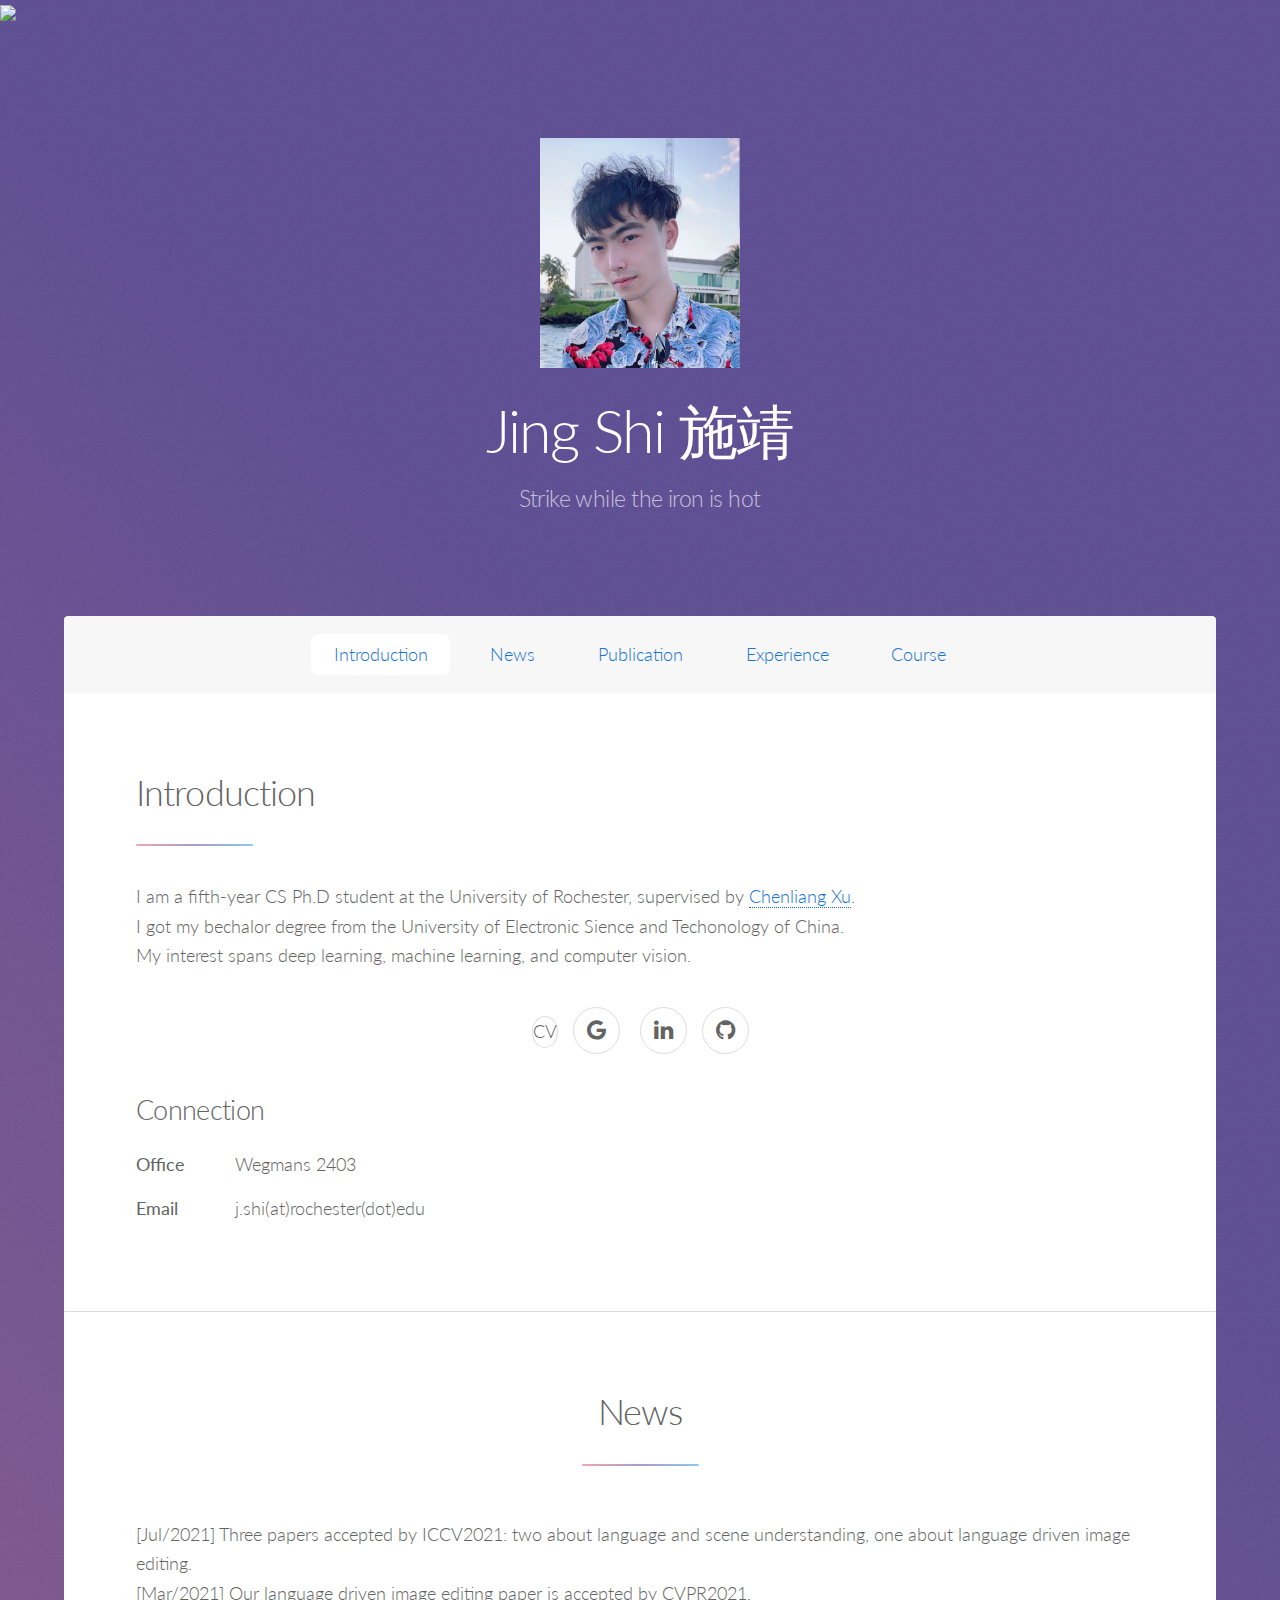
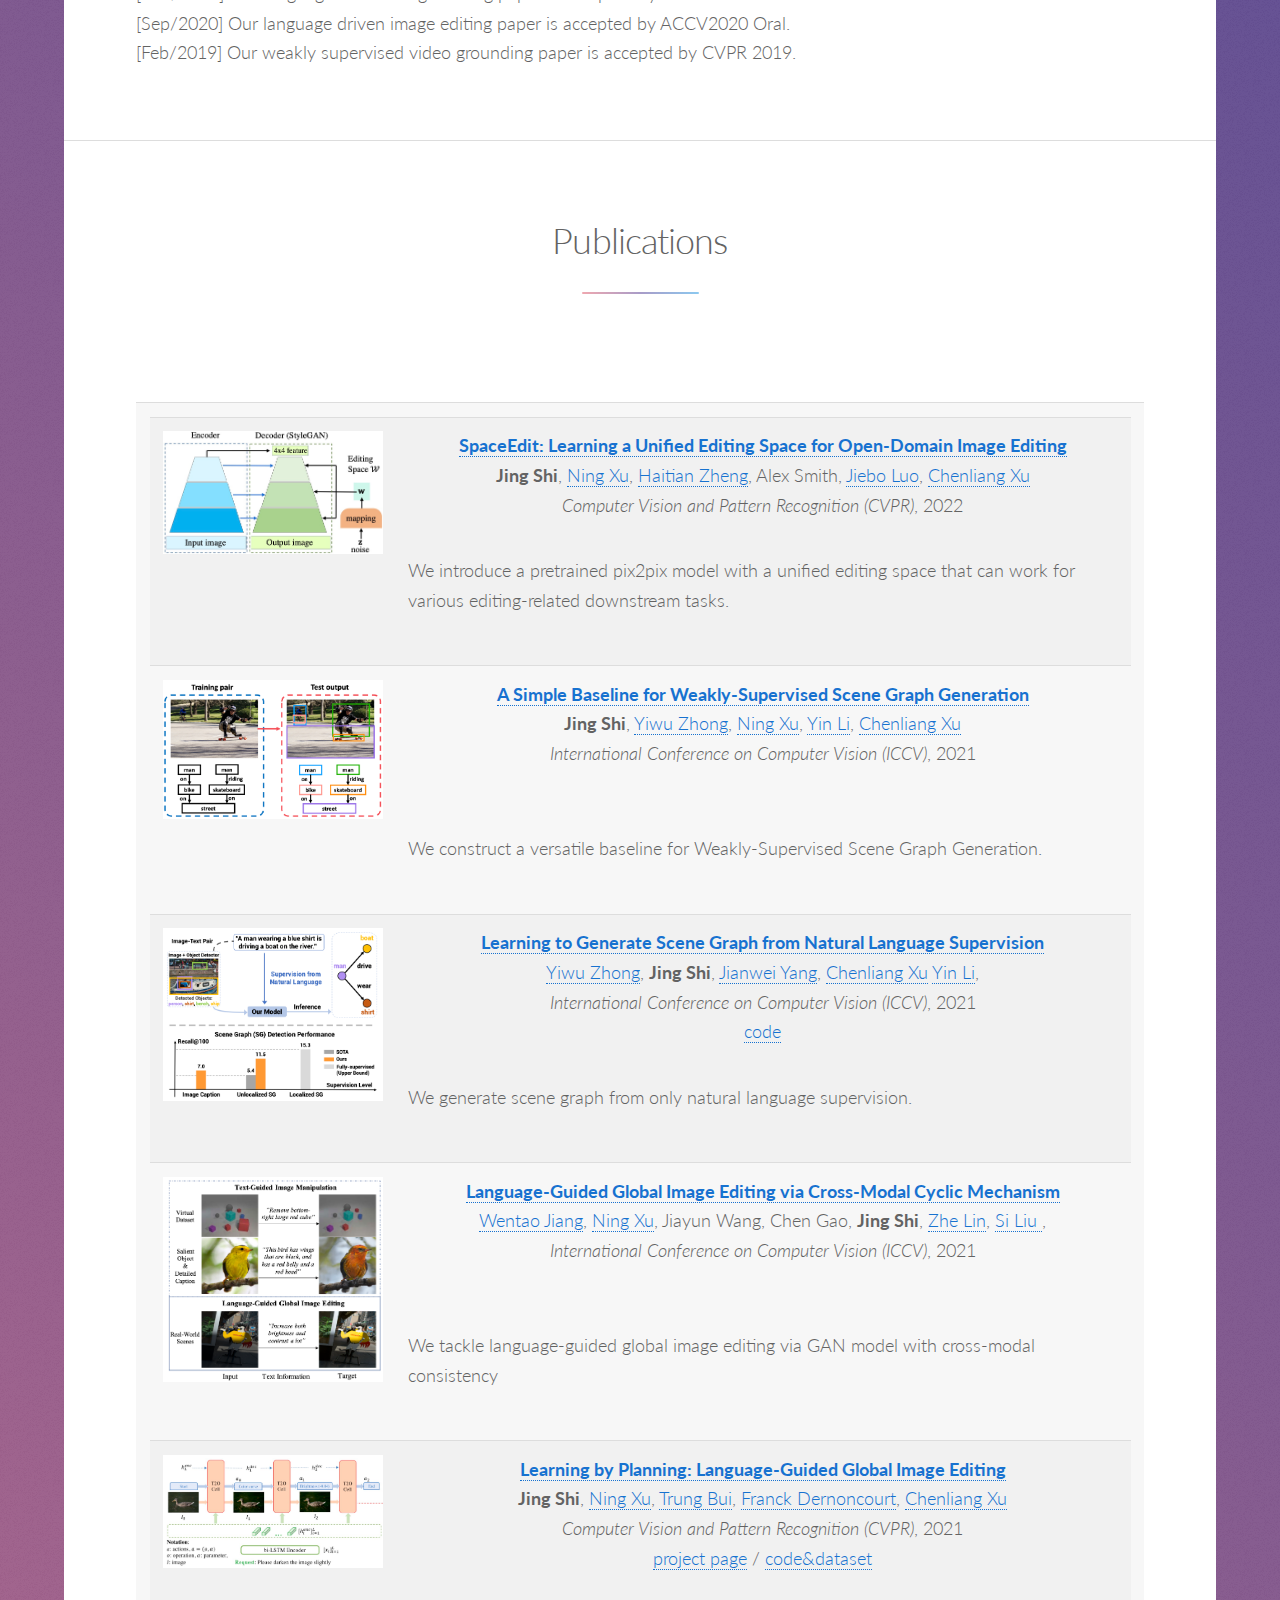
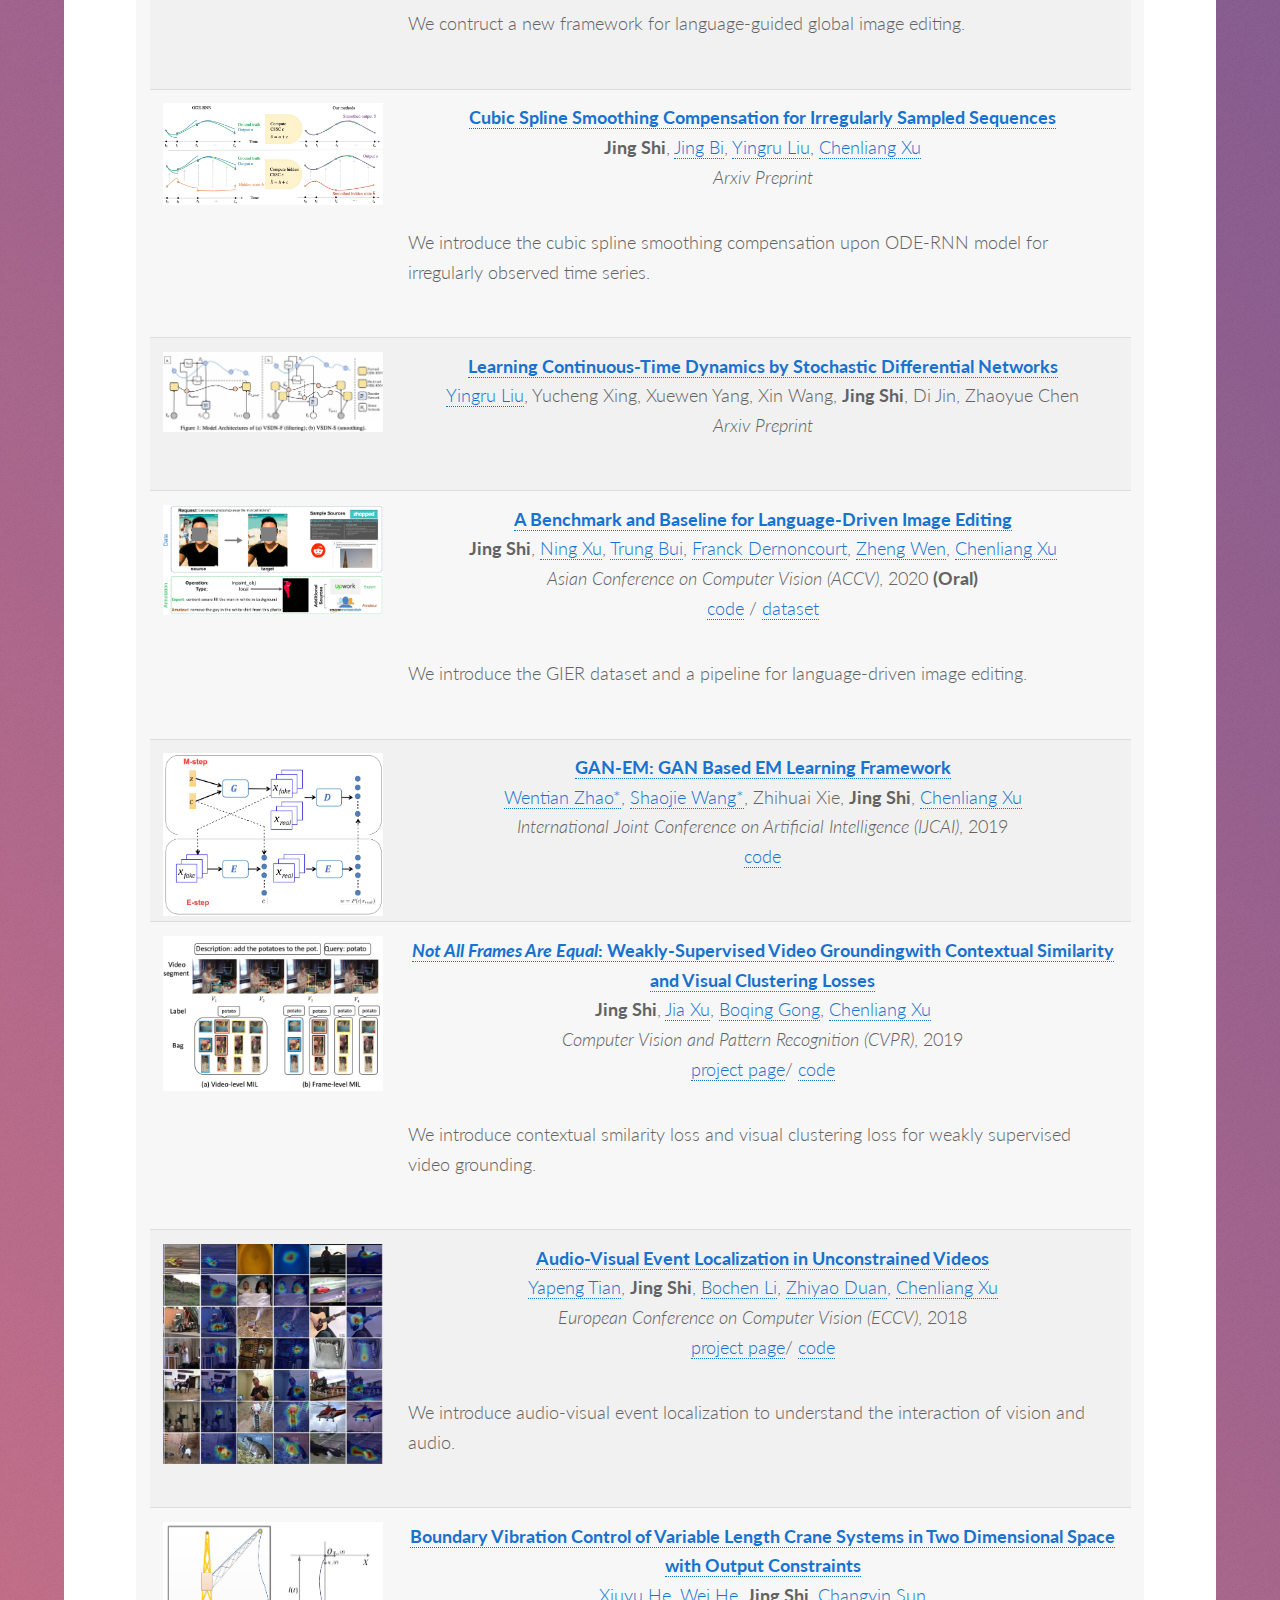
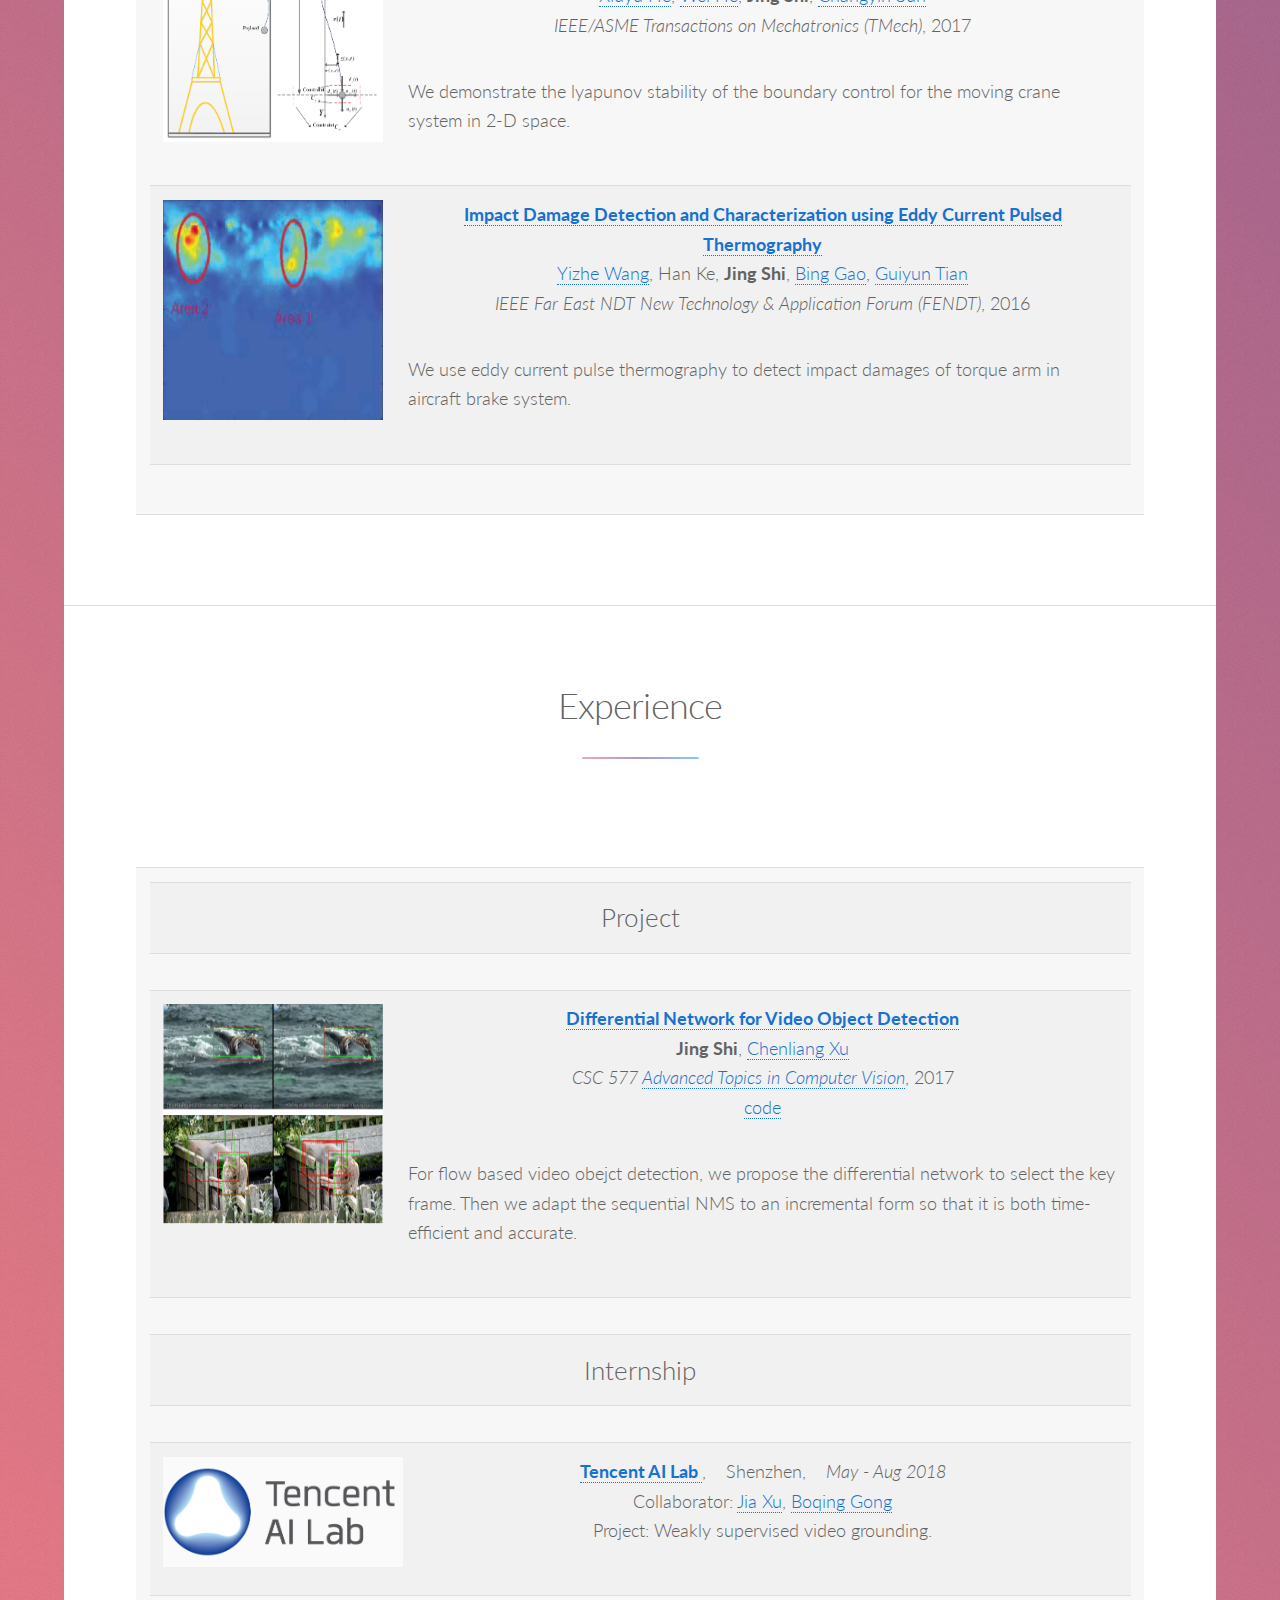
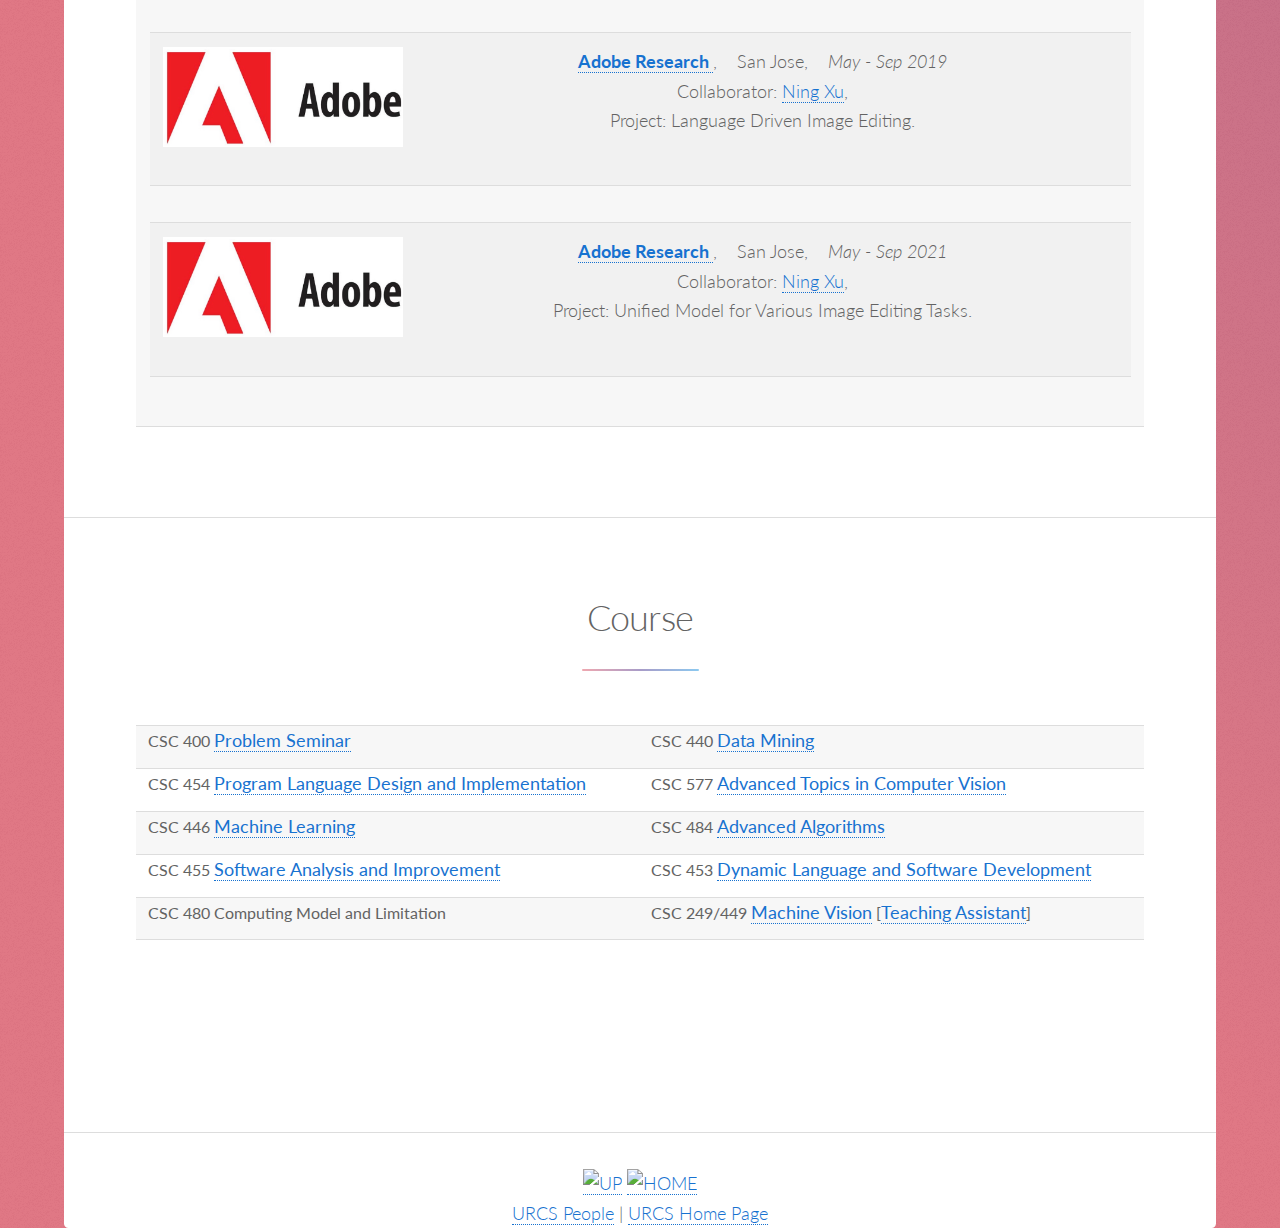
==== jingshi/index.html @ 124a769c "update my personal website" ====
<!DOCTYPE HTML>
<!--
	Stellar by HTML5 UP
	html5up.net | @ajlkn
	Free for personal and commercial use under the CCA 3.0 license (html5up.net/license)
-->
<html>
	<head>
		<title>Jing Shi</title>
		<meta charset="utf-8" />
		<meta name="viewport" content="width=device-width, initial-scale=1" />
		<!--[if lte IE 8]><script src="assets/js/ie/html5shiv.js"></script><![endif]-->
		<link rel="stylesheet" href="assets/css/main.css" />
		<!--[if lte IE 9]><link rel="stylesheet" href="assets/css/ie9.css" /><![endif]-->
		<!--[if lte IE 8]><link rel="stylesheet" href="assets/css/ie8.css" /><![endif]-->
		<style type="text/css">


	    /* Color scheme stolen from Sergey Karayev */
	    
	    a {
	      color: #1772d0;
	      text-decoration: none;
	    }
	    
	    a:focus,
	    a:hover {
	      color: #f09228;
	      text-decoration: none;
	    }
	    
	    body,
	    td,
	    th,
	    tr,
	    p,
	    a {
	      font-family: 'Lato', Verdana, Helvetica, sans-serif;
	      font-size: 18px
	    }

	    
	    heading {
	      font-family: 'Lato', Verdana, Helvetica, sans-serif;
	      font-size: 26px;
	    }
	    
	    papertitle {
	      font-family: 'Lato', Verdana, Helvetica, sans-serif;
	      font-size: 18px;
	      font-weight: 700
	    }
	    
	    name {
	      font-family: 'Lato', Verdana, Helvetica, sans-serif;
	      font-size: 26px;
	    }
	    
	    .one {
	      width: 220px;
	      height: 220px;
	      position: relative;
	    }
	    
	    .two {
	      width: 220px;
	      height: 220px;
	      position: absolute;
	      transition: opacity .2s ease-in-out;
	      -moz-transition: opacity .2s ease-in-out;
	      -webkit-transition: opacity .2s ease-in-out;
	    }

	    .fade {
	      transition: opacity .2s ease-in-out;
	      -moz-transition: opacity .2s ease-in-out;
	      -webkit-transition: opacity .2s ease-in-out;
	    }
	    
	    span.highlight {
	      background-color: #ffffd0;
	    }
	    </style>
		<link href='https://fonts.googleapis.com/css?family=Lato:400,700,400italic,700italic' rel='stylesheet' type='text/css'>

		<!-- Global site tag (gtag.js) - Google Analytics -->
		<script async src="https://www.googletagmanager.com/gtag/js?id=UA-131122111-1"></script>
		<script>
		  window.dataLayer = window.dataLayer || [];
		  function gtag(){dataLayer.push(arguments);}
		  gtag('js', new Date());

		  gtag('config', 'UA-131122111-1');
		</script>

	</head>
	<body>
    <IMG ALIGN=TOP SRC="/images/urcslogo.gif">

		<!-- Wrapper -->
			<div id="wrapper">

				<!-- Header -->
					<header id="header" class="alt">
						<span class="logo"><img src="images/me_hawaii.jpg" width="200" alt="" /></span>
					  <h1>Jing Shi   施靖</h1>
						<p>Strike while the iron is hot<br />
						</p>
					</header>

				<!-- Nav -->
					<nav id="nav">
						<ul>
							<li><a href="#intro" class="active">Introduction</a></li>
							<li><a href="#news">News</a></li>
							<li><a href="#publication">Publication</a></li>
							<li><a href="#experience">Experience</a></li>
							<li><a href="#course">Course</a></li>
						</ul>
					</nav>

				<!-- Main -->
					<div id="main">

						<!-- Introduction -->
							<section id="intro" class="main">
								<div class="spotlight">
									<div class="content">
										<header class="major">
											<h2>Introduction</h2>
										</header>
										<p>I am a fifth-year CS Ph.D student at the University of Rochester, supervised by <a href="https://www.cs.rochester.edu/~cxu22/">Chenliang Xu</a>. <br>
										  I got  my bechalor degree from the University of Electronic Sience and Techonology of China.<br>
									      My interest spans deep learning, machine learning, and computer vision.
									    </p>
								              <p align=center>
								                <a href="document/Jing_Shi_CV.pdf" class="icon fa-CV alt"> CV </a><span class="label">&nbsp&nbsp
								                <a href="https://scholar.google.com/citations?user=GPDTa9sAAAAJ&hl=en" class="icon fa-google alt"><span class="label">Google Scholar</span></a> &nbsp&nbsp
								                <a href="https://www.linkedin.com/in/jingshi31/" class="icon fa-linkedin alt"><span class="label">Linkedin</span></a>&nbsp&nbsp
								                <a href="https://github.com/jshi31" class="icon fa-github alt"><span class="label">Github</span></a>
								              </p>
									  </p>
										  <h2>Connection</h2>
										  <dl class="alt">
										    <dt>Office</dt>
										    <dd>Wegmans 2403</dd>
										    <dt>Email</dt>
										    <dd>j.shi(at)rochester(dot)edu</dd>
									</div>
								</div>
							</section>

						<!-- News -->
							<section id="news" class="main special">
								<header class="major">
									<h2>News</h2>
								</header> <p align="left">
								[Jul/2021] Three papers accepted by ICCV2021: two about language and scene understanding, one about language driven image editing.<br>
								[Mar/2021] Our language driven image editing paper is accepted by CVPR2021. <br>
								[Sep/2020] Our language driven image editing paper is accepted by ACCV2020 Oral. <br>
								[Feb/2019] Our weakly supervised video grounding paper is accepted by CVPR 2019. <br>
								</p>
							</section>

						<!-- Publication -->
							<section id="publication" class="main special">
								<header class="major">
									<h2>Publications</h2>
								</header>
								<ul class="features">
									<li></li>
								</ul>
								<table width="1000" border="0" align="center" cellspacing="0" cellpadding="0">
   								<tr>
						        <td>
						        <table width="100%" align="center" border="0" cellspacing="0" cellpadding="20">

						        	<!--SpaceEdit CVPR22-->
						        	<tr>
						            <td width="25%">
						            <div class="two" id='SpaceEdit'><img src='images/spaceedit.jpg' width="220"></div>
						            </td>
						            <td valign="top" width="75%">
						            <a href="https://arxiv.org/abs/2112.00180">
						            <papertitle>SpaceEdit: Learning a Unified Editing Space for Open-Domain Image Editing</papertitle>
						            </a>
						            <br>
									<papertitle>Jing Shi</papertitle>,
						            <a href="https://sites.google.com/view/ningxu/">Ning Xu</a>,
						            <a href="https://www.cs.rochester.edu/u/hzheng15/haitian_homepage/index.html">Haitian Zheng</a>,
						            Alex Smith,
						            <a href="https://www.cs.rochester.edu/u/jluo/">Jiebo Luo</a>,
						            <a href="https://www.cs.rochester.edu/~cxu22/">Chenliang Xu</a>
						            <br>
						            <em>Computer Vision and Pattern Recognition (CVPR)</em>, 2022
						            <br>
						            <p></p>
						            <p align="left">We introduce a pretrained pix2pix model with a unified editing space that can work for various editing-related downstream tasks.</p>
						            </td>
						            </tr>

						        	<!--WS-SGG ICCV2021-->
						        	<tr>
						            <td width="25%">
						            <div class="two" id='CSSC'><img src='images/WS-SGG.png' width="220"></div>
						            </td>
						            <td valign="top" width="75%">
						            <a href="https://openaccess.thecvf.com/content/ICCV2021/papers/Shi_A_Simple_Baseline_for_Weakly-Supervised_Scene_Graph_Generation_ICCV_2021_paper.pdf">
						            <papertitle>A Simple Baseline for Weakly-Supervised Scene Graph Generation</papertitle>
						        	</a>
						            <br>
									<papertitle>Jing Shi</papertitle>,
						            <a href="http://pages.cs.wisc.edu/~yiwuzhong/">Yiwu Zhong</a>,
						            <a href="https://sites.google.com/view/ningxu/">Ning Xu</a>,
						            <a href="https://www.biostat.wisc.edu/~yli/">Yin Li</a>,
						            <a href="https://www.cs.rochester.edu/~cxu22/">Chenliang Xu</a>
						            <br>
						            <em>International Conference on Computer Vision (ICCV)</em>, 2021
						            <br>
						            <br>					            
						            <p></p>
						            <p align="left">We construct a versatile baseline for Weakly-Supervised Scene Graph Generation.</p>
						            </td>
						            </tr>

						        	<!--Language to scene graph ICCV2021-->
						        	<tr>
						            <td width="25%">
						            <div class="two" id='CSSC'><img src='images/txt2sg.png' width="220"></div>
						            </td>
						            <td valign="top" width="75%">
						            <a href="https://arxiv.org/abs/2109.02227">
						            <papertitle>Learning to Generate Scene Graph from Natural Language Supervision</papertitle>
						        	</a>
						            <br>
						            <a href="http://pages.cs.wisc.edu/~yiwuzhong/">Yiwu Zhong</a>,
									<papertitle>Jing Shi</papertitle>,
						            <a href="https://jwyang.github.io/">Jianwei Yang</a>,
						            <a href="https://www.cs.rochester.edu/~cxu22/">Chenliang Xu</a>
						            <a href="https://www.biostat.wisc.edu/~yli/">Yin Li</a>,
						            <br>
						            <em>International Conference on Computer Vision (ICCV)</em>, 2021
						            <br>
						            <a href="https://github.com/YiwuZhong/SGG_from_NLS">code</a> 
						            <br>					            
						            <p></p>
						            <p align="left">We generate scene graph from only natural language supervision.</p>
						            </td>
						            </tr>

						        	<!--GAN ICCV2021-->
						        	<tr>
						            <td width="25%">
						            <div class="two" id='CSSC'><img src='images/LGGIE.png' width="220"></div>
						            </td>
						            <td valign="top" width="75%">
						            <a href="https://openaccess.thecvf.com/content/ICCV2021/papers/Jiang_Language-Guided_Global_Image_Editing_via_Cross-Modal_Cyclic_Mechanism_ICCV_2021_paper.pdf">
						            <papertitle>Language-Guided Global Image Editing via Cross-Modal Cyclic Mechanism</papertitle>
						        	</a> 
						            <br>
						            <a href="https://wtjiang98.github.io/">Wentao Jiang</a>,
						            <a href="https://sites.google.com/view/ningxu/">Ning Xu</a>,
									Jiayun Wang,
									Chen Gao,
									<papertitle>Jing Shi</papertitle>,
									<a href="https://research.adobe.com/person/zhe-lin/">Zhe Lin</a>,
									<a href="http://colalab.org/people">Si Liu </a>,
						            <br>
						            <em>International Conference on Computer Vision (ICCV)</em>, 2021
						            <br>

						            <br>					            
						            <p></p>
						            <p align="left">We tackle language-guided global image editing via GAN model with cross-modal consistency </p>
						            </td>
						            </tr>

						        	<!--Learn by Planning CVPR2021-->
						        	<tr>
						            <td width="25%">
						            <div class="two" id='CSSC'><img src='images/LearnByPlan.png' width="220"></div>
						            </td>
						            <td valign="top" width="75%">
						            <a href='https://openaccess.thecvf.com/content/CVPR2021/papers/Shi_Learning_by_Planning_Language-Guided_Global_Image_Editing_CVPR_2021_paper.pdf'>
						            <papertitle>Learning by Planning: Language-Guided Global Image Editing</papertitle>
						        	</a>
						            <br>
									<papertitle>Jing Shi</papertitle>,
						            <a href="https://sites.google.com/view/ningxu/">Ning Xu</a>,
						            <a href="https://sites.google.com/site/trungbuistanford/">Trung Bui</a>,
						            <a href="http://francky.me/research.php">Franck Dernoncourt</a>,
						            <a href="https://www.cs.rochester.edu/~cxu22/">Chenliang Xu</a>
						            <br>
						            <em>Computer Vision and Pattern Recognition (CVPR)</em>, 2021
						            <br>
						            <a href="https://jshi31.github.io/T2ONet">project page</a> / 
						            <a href="https://github.com/jshi31/T2ONet">code&dataset</a> 
						            <br>					            
						            <p></p>
						            <p align="left">We contruct a new framework for language-guided global image editing.</p>
						            </td>
						            </tr>


						        	<!--CSSC ICLR2020-->
						        	<tr>
						            <td width="25%">
						            <div class="two" id='CSSC'><img src='images/CSSC.jpg' width="220"></div>
						            </td>
						            <td valign="top" width="75%">
						            <a href="https://arxiv.org/abs/2010.01381">
						            <papertitle>Cubic Spline Smoothing Compensation for Irregularly Sampled Sequences</papertitle>
						            </a>
						            <br>
									<papertitle>Jing Shi</papertitle>,
						            <a href="https://jing-bi.github.io/">Jing Bi</a>,
						            <a href="https://yingrliu.com/">Yingru Liu</a>,
						            <a href="https://www.cs.rochester.edu/~cxu22/">Chenliang Xu</a>
						            <br>
						            <em>Arxiv Preprint</em>
						            <br>
						            <p></p>
						            <p align="left">We introduce the cubic spline smoothing compensation upon ODE-RNN model for irregularly observed time series.</p>
						            </td>
						            </tr>

						        	<!--SDN ICLR2020-->
						        	<tr>
						            <td width="25%">
						            <div class="two" id='NeurlSDE'><img src='images/NeurlSDE.jpg' width="220"></div>
						            </td>
						            <td valign="top" width="75%">
						            <a href="https://arxiv.org/abs/2006.06145">
						            <papertitle>Learning Continuous-Time Dynamics by Stochastic Differential Networks</papertitle>
						            </a>
						            <br>
						            <a href="https://yingrliu.com/">Yingru Liu</a>,
						            Yucheng Xing, 
						            Xuewen Yang,
						            Xin Wang,
									<papertitle>Jing Shi</papertitle>,
									Di Jin,
									Zhaoyue Chen
						            <br>
						            <em>Arxiv Preprint</em>
						            <br>
						            <p></p>

						            </td>
						            </tr>


						        	<!--LDIE ACCV2020-->
						        	<tr>
						            <td width="25%">
						            <div class="two" id='LDIE'><img src='images/LDIE.png' width="220"></div>
						            </td>
						            <td valign="top" width="75%">
						            <a href="https://arxiv.org/abs/2010.02330">
						            <papertitle>A Benchmark and Baseline for Language-Driven Image Editing  </papertitle>
						        	</a>
						            <br>
									<papertitle>Jing Shi</papertitle>,
						            <a href="https://sites.google.com/view/ningxu/">Ning Xu</a>,
						            <a href="https://sites.google.com/site/trungbuistanford/">Trung Bui</a>,
						            <a href="http://francky.me/research.php">Franck Dernoncourt</a>,
						            <a href="http://www.zheng-wen.com">Zheng Wen</a>,
						            <a href="https://www.cs.rochester.edu/~cxu22/">Chenliang Xu</a>
						            <br>
						            <em>Asian Conference on Computer Vision (ACCV)</em>, 2020 <papertitle>(Oral)</papertitle>
						            <br>
						            <a href="https://github.com/jshi31/LDIE_ACCV">code</a> /
						            <a href="https://sites.google.com/view/gierdataset">dataset</a> 
						            <p></p>
						            <p align="left">We introduce the GIER dataset and a pipeline for language-driven image editing.</p>
						            </td>
						            </tr>

						            <!--EMGAN IJCAI2020-->
						        	<tr>
						            <td width="25%">
						            <div class="two" id='LDIE'><img src='images/GAN_EM.jpg' width="220"></div>
						            </td>
						            <td valign="top" width="75%">
						            <a href="https://www.ijcai.org/Proceedings/2019/0612.pdf">
						            <papertitle>GAN-EM: GAN Based EM Learning Framework </papertitle>
						            </a>
						            <br>
						            <a href="https://www.linkedin.com/in/wentian-zhao-b3576815b/">Wentian Zhao*</a>,
						            <a href="https://scholar.google.com/citations?user=0l0fSYIAAAAJ&hl=en">Shaojie Wang*</a>,
						            Zhihuai Xie,
									<papertitle>Jing Shi</papertitle>,
						            <a href="https://www.cs.rochester.edu/~cxu22/">Chenliang Xu</a>
						            <br>
						            <em>International Joint Conference on Artificial Intelligence (IJCAI)</em>, 2019
						            <br>
						            <a href="https://github.com/zhaowt61/GAN-EM">code</a>
						            <p></p>
						            </td>
						            </tr>

						        	<!--VidGround CVPR2019-->
						        	<tr>
						            <td width="25%">
						            <div class="two" id='vidground'><img src='images/vidground.png' width="220"></div>
						            </td>
						            <td valign="top" width="75%">
						            <a href="http://openaccess.thecvf.com/content_CVPR_2019/papers/Shi_Not_All_Frames_Are_Equal_Weakly-Supervised_Video_Grounding_With_Contextual_CVPR_2019_paper.pdf">
						            <papertitle><i>Not All Frames Are Equal</i>: Weakly-Supervised Video Groundingwith Contextual Similarity and Visual Clustering Losses </papertitle>
						            </a>
						            <br>
									<papertitle>Jing Shi</papertitle>,
						            <a href="http://pages.cs.wisc.edu/~jiaxu/">Jia Xu</a>,
						            <a href="http://boqinggong.info/">Boqing Gong</a>,
						            <a href="https://www.cs.rochester.edu/~cxu22/">Chenliang Xu</a>
						            <br>
						            <em>Computer Vision and Pattern Recognition (CVPR)</em>, 2019
						            <br>
						            <a href="http://www.cs.rochester.edu/~cxu22/r/videoground/">project page</a>/
						            <a href="https://github.com/jshi31/NAFAE">code</a>
						            <p></p>
						            <p align="left">We introduce contextual smilarity loss and visual clustering loss for weakly supervised video grounding.</p>
						            </tr>

						        	<!--AVE ECCV2018-->
						            <tr>
						            <td width="25%">
						            <div class="two" id='AVE_image'><img src='images/AVE.png' width="220" height="220"></div>
						            </td>
						            <td valign="top" width="75%">
						            <a href="http://openaccess.thecvf.com/content_ECCV_2018/papers/Yapeng_Tian_Audio-Visual_Event_Localization_ECCV_2018_paper.pdf">
						            <papertitle>Audio-Visual Event Localization in Unconstrained Videos </papertitle>
						            </a>
						            <br>
						            <a href="http://yapengtian.org/">Yapeng Tian</a>,
									<papertitle>Jing Shi</papertitle>,
						            <a href="http://www2.ece.rochester.edu/~bli23/">Bochen Li</a>,
						            <a href="http://www2.ece.rochester.edu/~zduan/">Zhiyao Duan</a>,
						            <a href="https://www.cs.rochester.edu/~cxu22/">Chenliang Xu</a>
						            <br>
						            <em>European Conference on Computer Vision (ECCV)</em>, 2018
						            <br>
						            <a href="https://sites.google.com/view/audiovisualresearch">project page</a>/
									<a href="https://github.com/YapengTian/AVE-ECCV18">code</a>
						            <p></p>
						            <p align="left">We introduce audio-visual event localization to understand the interaction of vision and audio.</p>
						            </td>
						            </tr>

						        	<!--Boundary Control-->
						            <tr>
						            <td width="25%">
						            <div class="two" id='bnd_image'><img src='images/boundarycontrol.jpg' width="220" height="220"></div>
						            </td>
						            <td valign="top" width="75%">
						            <a href="https://ieeexplore.ieee.org/document/7962253">
						            <papertitle>Boundary Vibration Control of Variable Length Crane Systems in Two Dimensional Space with Output Constraints </papertitle>
						            </a>
						            <br>
						            <a href="https://www.researchgate.net/profile/Xiuyu_He">Xiuyu He</a>,
						            <a href="https://www.researchgate.net/profile/Wei_He29">Wei He</a>,						            
									<papertitle>Jing Shi</papertitle>,
						            <a href=https://www.researchgate.net/profile/Changyin_Sun3>Changyin Sun</a>
						            <br>
						            <em>IEEE/ASME Transactions on Mechatronics (TMech)</em>, 2017
						            <br>
						            <p></p>
						            <p align="left">We demonstrate the lyapunov stability of the boundary control for the moving crane system in 2-D space.</p>
						            </tr>

						        	<!--Eddy Current-->
						            <tr>
						            <td width="25%">
						            <div class="two" id='AVE_image'><img src='images/eddycurrent.png' width="220" height="220"></div>
						            </td>
						            <td valign="top" width="75%">
						            <a href="https://ieeexplore.ieee.org/document/7992029">
						            <papertitle>Impact Damage Detection and Characterization using Eddy Current Pulsed Thermography </papertitle>
						            </a>
						            <br>
						            <a href="https://scholar.google.com/citations?user=BJR0ZGsAAAAJ&hl=en">Yizhe Wang</a>,
						            Han Ke,						            
									<papertitle>Jing Shi</papertitle>,
						            <a href="https://scholar.google.com/citations?hl=en&user=mYlmFbAAAAAJ&view_op=list_works&sortby=pubdate">Bing Gao</a>,
						            <a href="https://scholar.google.com/citations?user=Mh94SyYAAAAJ&hl=en">Guiyun Tian</a>
						            <br>
						            <em>IEEE Far East NDT New Technology & Application Forum (FENDT)</em>, 2016
						            <br>
						            <p></p>
						            <p align="left">We use eddy current pulse thermography to detect impact damages of torque arm in aircraft brake system.</p>
						            </tr>

						        </table>
        						</td>
    							</tr>
  								</table>
							<footer class="major"></footer>
							</section>

                        <!-- Experience Section -->
							<section id="experience" class="main special">
								<header class="major">
								<h2>Experience</h2>
								</header>
								<ul class="features">
									<li></li>
								</ul>
								<table width="1000" border="0" align="center" cellspacing="0" cellpadding="0">
   								<tr>
						        <td>

						        <!-- Project -->
						        <table width="100%" align="center" border="0" cellspacing="0" cellpadding="20">
						          <tr>
						            <td>
						              <heading>Project</heading>
						            </td>
						          </tr>
						        </table>


						        <table width="100%" align="center" border="0" cellspacing="0" cellpadding="20">
						        	<!--Diff Net-->
						            <tr>
						            <td width="25%">
						            <div class="two" id='AVE_image'><img src='images/diffnet.png' width="220" height="220"></div>
						            </td>
						            <td valign="top" width="75%">
						            <a href="document/Differential_Network_for_Video_Object_Detection.pdf">
						            <papertitle> Differential Network for Video Object Detection </papertitle>
						            </a>
						            <br>
									<papertitle>Jing Shi</papertitle>,
						            <a href="https://www.cs.rochester.edu/~cxu22/">Chenliang Xu</a>
						            <br>
						            <em>CSC 577 <a href="http://www.cs.rochester.edu/~cxu22/t/577F17/">Advanced Topics in Computer Vision</a></em>, 2017
						            <br>
									<a href="https://github.com/jshi31/diffnet">code</a>
						            <p></p>
						            <p align="left">For flow based video obejct detection, we propose the differential network to select the key frame. Then we adapt the sequential NMS to an incremental form so that it is both time-efficient and accurate.</p>
						            </td>
						            </tr>
						        </table>


						        <!-- Intership -->
						        <table width="100%" align="center" border="0" cellspacing="0" cellpadding="20">
						          <tr>
						            <td>
						              <heading>Internship</heading>
						            </td>
						          </tr>
						        </table>

						        <table width="100%" align="center" border="0" cellspacing="0" cellpadding="20">
						        	<!--Tencent-->
						            <tr>
						            <td valign="middle" width="25%">
						            <div class="two">
						            <img src='images/tencent.png' width="240" height="110">
						            </div>
						            </td>
						            <td valign="top" width="75%">
						            <papertitle>
						            <a href=https://ai.tencent.com/ailab/index.html>
						            Tencent AI Lab
						            </a> </papertitle>
						            , &nbsp&nbsp
						            Shenzhen, &nbsp&nbsp
						            <em> May - Aug 2018 </em>
						            <br>
						            <p>
						             Collaborator: 
						            <a href="http://pages.cs.wisc.edu/~jiaxu/">Jia Xu</a>,
						            <a href="http://boqinggong.info/">Boqing Gong</a>
						            <br>
						            Project: Weakly supervised video grounding.
						        	</p>
						            </td>
						            </tr>

						        </table>

						        <table width="100%" align="center" border="0" cellspacing="0" cellpadding="20">
						        	<!--Adobe-->
						            <tr>
						            <td valign="middle" width="25%">
						            <div class="two">
						            <img src='images/adobe_logo.jpg' width="240">
						            </div>
						            </td>
						            <td valign="top" width="75%">
						            <papertitle>
						            <a href=https://research.adobe.com/>
						            Adobe Research
						            </a> </papertitle>
						            , &nbsp&nbsp
						            San Jose, &nbsp&nbsp
						            <em> May - Sep 2019 </em>
						            <br>
						            <p>
						             Collaborator: 
						            <a href="https://sites.google.com/view/ningxu/">Ning Xu</a>,
						            <br>
						            Project: Language Driven Image Editing.
						        	</p>
						            </td>
						            </tr>
						        </table>

						        <table width="100%" align="center" border="0" cellspacing="0" cellpadding="20">
						        	<!--Adobe-->
						            <tr>
						            <td valign="middle" width="25%">
						            <div class="two">
						            <img src='images/adobe_logo.jpg' width="240">
						            </div>
						            </td>
						            <td valign="top" width="75%">
						            <papertitle>
						            <a href=https://research.adobe.com/>
						            Adobe Research
						            </a> </papertitle>
						            , &nbsp&nbsp
						            San Jose, &nbsp&nbsp
						            <em> May - Sep 2021 </em>
						            <br>
						            <p>
						             Collaborator: 
						            <a href="https://sites.google.com/view/ningxu/">Ning Xu</a>,
						            <br>
						            Project: Unified Model for Various Image Editing Tasks.
						        	</p>
						            </td>
						            </tr>
						        </table>
        						</td>
    							</tr>
  								</table>


        						</td>
    							</tr>
  								</table>


							  <footer class="major"> </footer>
							</section>



						<!-- Course Section -->
							<section id="course" class="main special">
								<header class="major">
									<h2>Course</h2>
								</header>
									<table width="100" border="1">
									  <tr>
									    <th scope="row">CSC 400 <a href="https://www.cs.rochester.edu/~nelson/courses/csc_400/csc_400.html">Problem Seminar</th>
									    <th scope="row">CSC 440 <a href="http://www.cs.rochester.edu/courses/240/Fall2017.html">Data Mining</a></th>
								      </tr>
									  <tr>
									    <th scope="row">CSC 454 <a href="https://www.cs.rochester.edu/u/scott/courses/254/">Program Language Design and Implementation</a></th>
									    <th scope="row">CSC 577 <a href="http://www.cs.rochester.edu/~cxu22/t/577F17/">Advanced Topics in Computer Vision</a></th>
								      </tr>
									  <tr>
									    <th scope="row">CSC 446 <a href="https://www.cs.rochester.edu/~gildea/2018_Spring/">Machine Learning</a></th>
									    <th scope="row">CSC 484 <a href="http://www.cs.rochester.edu/u/stefanko/Teaching/18CS484/">Advanced Algorithms</a></th>
								      </tr>
									  <tr>
									    <th scope="row">CSC 455 <a href="https://roclocality.org/2017/01/03/cs-255455-spring-2017/">Software Analysis and Improvement</a></th>
									    <th scope="row">CSC 453 <a href="https://roclocality.org/2017/08/18/csc-253-fall-2017/">Dynamic Language and Software Development</a></th>
								      </tr>
									  <tr>
									    <th scope="row">CSC 480 Computing Model and Limitation</th>
									    <th scope="row">CSC 249/449 <a href="https://www.cs.rochester.edu/~cxu22/t/249S19/">Machine Vision</a> [<a href="https://github.com/jshi31/csc249tracking">Teaching Assistant</a>]</th>
								      </tr>

								    </table>
									<p>&nbsp;</p>
								
							  <footer class="major"> </footer>
							</section>


<HR>
<CENTER>
<A HREF="/users"><IMG SRC="/images/up.gif" ALT="UP" BORDER=0></A>
<A HREF="/"><IMG SRC="/images/home.gif" ALT="HOME" BORDER=0></A>
<BR>
<A HREF="/users">URCS People</A> |
<A HREF="/">URCS Home Page</A>
</CENTER>
						

		<!-- Scripts -->
			<script src="assets/js/jquery.min.js"></script>
			<script src="assets/js/jquery.scrollex.min.js"></script>
			<script src="assets/js/jquery.scrolly.min.js"></script>
			<script src="assets/js/skel.min.js"></script>
			<script src="assets/js/util.js"></script>
			<!--[if lte IE 8]><script src="assets/js/ie/respond.min.js"></script><![endif]-->
			<script src="assets/js/main.js"></script>

	</body>
</html>
---- jingshi/assets/css/main.css ----
@import url(font-awesome.min.css);
@import "https://fonts.googleapis.com/css?family=Source+Sans+Pro:300,400";

/*
	Stellar by HTML5 UP
	html5up.net | @ajlkn
	Free for personal and commercial use under the CCA 3.0 license (html5up.net/license)
*/

/* Reset */

	html, body, div, span, applet, object, iframe, h1, h2, h3, h4, h5, h6, p, blockquote, pre, a, abbr, acronym, address, big, cite, code, del, dfn, em, img, ins, kbd, q, s, samp, small, strike, strong, sub, sup, tt, var, b, u, i, center, dl, dt, dd, ol, ul, li, fieldset, form, label, legend, table, caption, tbody, tfoot, thead, tr, th, td, article, aside, canvas, details, embed, figure, figcaption, footer, header, hgroup, menu, nav, output, ruby, section, summary, time, mark, audio, video {
		margin: 0;
		padding: 0;
		border: 0;
		font-size: 100%;
		font: inherit;
		vertical-align: baseline;
	}

	article, aside, details, figcaption, figure, footer, header, hgroup, menu, nav, section {
		display: block;
	}

	body {
		line-height: 1;
	}

	ol, ul {
		list-style: none;
	}

	blockquote, q {
		quotes: none;
	}

	blockquote:before, blockquote:after, q:before, q:after {
		content: '';
		content: none;
	}

	table {
		border-collapse: collapse;
		border-spacing: 0;
	}

	body {
		-webkit-text-size-adjust: none;
	}

/* Box Model */

	*, *:before, *:after {
		-moz-box-sizing: border-box;
		-webkit-box-sizing: border-box;
		box-sizing: border-box;
	}

/* Grid */

	.row {
		border-bottom: solid 1px transparent;
		-moz-box-sizing: border-box;
		-webkit-box-sizing: border-box;
		box-sizing: border-box;
	}

	.row > * {
		float: left;
		-moz-box-sizing: border-box;
		-webkit-box-sizing: border-box;
		box-sizing: border-box;
	}

	.row:after, .row:before {
		content: '';
		display: block;
		clear: both;
		height: 0;
	}

	.row.uniform > * > :first-child {
		margin-top: 0;
	}

	.row.uniform > * > :last-child {
		margin-bottom: 0;
	}

	.row.\30 \25 > * {
		padding: 0 0 0 0em;
	}

	.row.\30 \25 {
		margin: 0 0 -1px 0em;
	}

	.row.uniform.\30 \25 > * {
		padding: 0em 0 0 0em;
	}

	.row.uniform.\30 \25 {
		margin: 0em 0 -1px 0em;
	}

	.row > * {
		padding: 0 0 0 1.5em;
	}

	.row {
		margin: 0 0 -1px -1.5em;
	}

	.row.uniform > * {
		padding: 1.5em 0 0 1.5em;
	}

	.row.uniform {
		margin: -1.5em 0 -1px -1.5em;
	}

	.row.\32 00\25 > * {
		padding: 0 0 0 3em;
	}

	.row.\32 00\25 {
		margin: 0 0 -1px -3em;
	}

	.row.uniform.\32 00\25 > * {
		padding: 3em 0 0 3em;
	}

	.row.uniform.\32 00\25 {
		margin: -3em 0 -1px -3em;
	}

	.row.\31 50\25 > * {
		padding: 0 0 0 2.25em;
	}

	.row.\31 50\25 {
		margin: 0 0 -1px -2.25em;
	}

	.row.uniform.\31 50\25 > * {
		padding: 2.25em 0 0 2.25em;
	}

	.row.uniform.\31 50\25 {
		margin: -2.25em 0 -1px -2.25em;
	}

	.row.\35 0\25 > * {
		padding: 0 0 0 0.75em;
	}

	.row.\35 0\25 {
		margin: 0 0 -1px -0.75em;
	}

	.row.uniform.\35 0\25 > * {
		padding: 0.75em 0 0 0.75em;
	}

	.row.uniform.\35 0\25 {
		margin: -0.75em 0 -1px -0.75em;
	}

	.row.\32 5\25 > * {
		padding: 0 0 0 0.375em;
	}

	.row.\32 5\25 {
		margin: 0 0 -1px -0.375em;
	}

	.row.uniform.\32 5\25 > * {
		padding: 0.375em 0 0 0.375em;
	}

	.row.uniform.\32 5\25 {
		margin: -0.375em 0 -1px -0.375em;
	}

	.\31 2u, .\31 2u\24 {
		width: 100%;
		clear: none;
		margin-left: 0;
	}

	.\31 1u, .\31 1u\24 {
		width: 91.6666666667%;
		clear: none;
		margin-left: 0;
	}

	.\31 0u, .\31 0u\24 {
		width: 83.3333333333%;
		clear: none;
		margin-left: 0;
	}

	.\39 u, .\39 u\24 {
		width: 75%;
		clear: none;
		margin-left: 0;
	}

	.\38 u, .\38 u\24 {
		width: 66.6666666667%;
		clear: none;
		margin-left: 0;
	}

	.\37 u, .\37 u\24 {
		width: 58.3333333333%;
		clear: none;
		margin-left: 0;
	}

	.\36 u, .\36 u\24 {
		width: 50%;
		clear: none;
		margin-left: 0;
	}

	.\35 u, .\35 u\24 {
		width: 41.6666666667%;
		clear: none;
		margin-left: 0;
	}

	.\34 u, .\34 u\24 {
		width: 33.3333333333%;
		clear: none;
		margin-left: 0;
	}

	.\33 u, .\33 u\24 {
		width: 25%;
		clear: none;
		margin-left: 0;
	}

	.\32 u, .\32 u\24 {
		width: 16.6666666667%;
		clear: none;
		margin-left: 0;
	}

	.\31 u, .\31 u\24 {
		width: 8.3333333333%;
		clear: none;
		margin-left: 0;
	}

	.\31 2u\24 + *,
	.\31 1u\24 + *,
	.\31 0u\24 + *,
	.\39 u\24 + *,
	.\38 u\24 + *,
	.\37 u\24 + *,
	.\36 u\24 + *,
	.\35 u\24 + *,
	.\34 u\24 + *,
	.\33 u\24 + *,
	.\32 u\24 + *,
	.\31 u\24 + * {
		clear: left;
	}

	.\-11u {
		margin-left: 91.66667%;
	}

	.\-10u {
		margin-left: 83.33333%;
	}

	.\-9u {
		margin-left: 75%;
	}

	.\-8u {
		margin-left: 66.66667%;
	}

	.\-7u {
		margin-left: 58.33333%;
	}

	.\-6u {
		margin-left: 50%;
	}

	.\-5u {
		margin-left: 41.66667%;
	}

	.\-4u {
		margin-left: 33.33333%;
	}

	.\-3u {
		margin-left: 25%;
	}

	.\-2u {
		margin-left: 16.66667%;
	}

	.\-1u {
		margin-left: 8.33333%;
	}

	@media screen and (max-width: 1680px) {

		.row > * {
			padding: 0 0 0 1.5em;
		}

		.row {
			margin: 0 0 -1px -1.5em;
		}

		.row.uniform > * {
			padding: 1.5em 0 0 1.5em;
		}

		.row.uniform {
			margin: -1.5em 0 -1px -1.5em;
		}

		.row.\32 00\25 > * {
			padding: 0 0 0 3em;
		}

		.row.\32 00\25 {
			margin: 0 0 -1px -3em;
		}

		.row.uniform.\32 00\25 > * {
			padding: 3em 0 0 3em;
		}

		.row.uniform.\32 00\25 {
			margin: -3em 0 -1px -3em;
		}

		.row.\31 50\25 > * {
			padding: 0 0 0 2.25em;
		}

		.row.\31 50\25 {
			margin: 0 0 -1px -2.25em;
		}

		.row.uniform.\31 50\25 > * {
			padding: 2.25em 0 0 2.25em;
		}

		.row.uniform.\31 50\25 {
			margin: -2.25em 0 -1px -2.25em;
		}

		.row.\35 0\25 > * {
			padding: 0 0 0 0.75em;
		}

		.row.\35 0\25 {
			margin: 0 0 -1px -0.75em;
		}

		.row.uniform.\35 0\25 > * {
			padding: 0.75em 0 0 0.75em;
		}

		.row.uniform.\35 0\25 {
			margin: -0.75em 0 -1px -0.75em;
		}

		.row.\32 5\25 > * {
			padding: 0 0 0 0.375em;
		}

		.row.\32 5\25 {
			margin: 0 0 -1px -0.375em;
		}

		.row.uniform.\32 5\25 > * {
			padding: 0.375em 0 0 0.375em;
		}

		.row.uniform.\32 5\25 {
			margin: -0.375em 0 -1px -0.375em;
		}

		.\31 2u\28xlarge\29, .\31 2u\24\28xlarge\29 {
			width: 100%;
			clear: none;
			margin-left: 0;
		}

		.\31 1u\28xlarge\29, .\31 1u\24\28xlarge\29 {
			width: 91.6666666667%;
			clear: none;
			margin-left: 0;
		}

		.\31 0u\28xlarge\29, .\31 0u\24\28xlarge\29 {
			width: 83.3333333333%;
			clear: none;
			margin-left: 0;
		}

		.\39 u\28xlarge\29, .\39 u\24\28xlarge\29 {
			width: 75%;
			clear: none;
			margin-left: 0;
		}

		.\38 u\28xlarge\29, .\38 u\24\28xlarge\29 {
			width: 66.6666666667%;
			clear: none;
			margin-left: 0;
		}

		.\37 u\28xlarge\29, .\37 u\24\28xlarge\29 {
			width: 58.3333333333%;
			clear: none;
			margin-left: 0;
		}

		.\36 u\28xlarge\29, .\36 u\24\28xlarge\29 {
			width: 50%;
			clear: none;
			margin-left: 0;
		}

		.\35 u\28xlarge\29, .\35 u\24\28xlarge\29 {
			width: 41.6666666667%;
			clear: none;
			margin-left: 0;
		}

		.\34 u\28xlarge\29, .\34 u\24\28xlarge\29 {
			width: 33.3333333333%;
			clear: none;
			margin-left: 0;
		}

		.\33 u\28xlarge\29, .\33 u\24\28xlarge\29 {
			width: 25%;
			clear: none;
			margin-left: 0;
		}

		.\32 u\28xlarge\29, .\32 u\24\28xlarge\29 {
			width: 16.6666666667%;
			clear: none;
			margin-left: 0;
		}

		.\31 u\28xlarge\29, .\31 u\24\28xlarge\29 {
			width: 8.3333333333%;
			clear: none;
			margin-left: 0;
		}

		.\31 2u\24\28xlarge\29 + *,
		.\31 1u\24\28xlarge\29 + *,
		.\31 0u\24\28xlarge\29 + *,
		.\39 u\24\28xlarge\29 + *,
		.\38 u\24\28xlarge\29 + *,
		.\37 u\24\28xlarge\29 + *,
		.\36 u\24\28xlarge\29 + *,
		.\35 u\24\28xlarge\29 + *,
		.\34 u\24\28xlarge\29 + *,
		.\33 u\24\28xlarge\29 + *,
		.\32 u\24\28xlarge\29 + *,
		.\31 u\24\28xlarge\29 + * {
			clear: left;
		}

		.\-11u\28xlarge\29 {
			margin-left: 91.66667%;
		}

		.\-10u\28xlarge\29 {
			margin-left: 83.33333%;
		}

		.\-9u\28xlarge\29 {
			margin-left: 75%;
		}

		.\-8u\28xlarge\29 {
			margin-left: 66.66667%;
		}

		.\-7u\28xlarge\29 {
			margin-left: 58.33333%;
		}

		.\-6u\28xlarge\29 {
			margin-left: 50%;
		}

		.\-5u\28xlarge\29 {
			margin-left: 41.66667%;
		}

		.\-4u\28xlarge\29 {
			margin-left: 33.33333%;
		}

		.\-3u\28xlarge\29 {
			margin-left: 25%;
		}

		.\-2u\28xlarge\29 {
			margin-left: 16.66667%;
		}

		.\-1u\28xlarge\29 {
			margin-left: 8.33333%;
		}

	}

	@media screen and (max-width: 1280px) {

		.row > * {
			padding: 0 0 0 1.5em;
		}

		.row {
			margin: 0 0 -1px -1.5em;
		}

		.row.uniform > * {
			padding: 1.5em 0 0 1.5em;
		}

		.row.uniform {
			margin: -1.5em 0 -1px -1.5em;
		}

		.row.\32 00\25 > * {
			padding: 0 0 0 3em;
		}

		.row.\32 00\25 {
			margin: 0 0 -1px -3em;
		}

		.row.uniform.\32 00\25 > * {
			padding: 3em 0 0 3em;
		}

		.row.uniform.\32 00\25 {
			margin: -3em 0 -1px -3em;
		}

		.row.\31 50\25 > * {
			padding: 0 0 0 2.25em;
		}

		.row.\31 50\25 {
			margin: 0 0 -1px -2.25em;
		}

		.row.uniform.\31 50\25 > * {
			padding: 2.25em 0 0 2.25em;
		}

		.row.uniform.\31 50\25 {
			margin: -2.25em 0 -1px -2.25em;
		}

		.row.\35 0\25 > * {
			padding: 0 0 0 0.75em;
		}

		.row.\35 0\25 {
			margin: 0 0 -1px -0.75em;
		}

		.row.uniform.\35 0\25 > * {
			padding: 0.75em 0 0 0.75em;
		}

		.row.uniform.\35 0\25 {
			margin: -0.75em 0 -1px -0.75em;
		}

		.row.\32 5\25 > * {
			padding: 0 0 0 0.375em;
		}

		.row.\32 5\25 {
			margin: 0 0 -1px -0.375em;
		}

		.row.uniform.\32 5\25 > * {
			padding: 0.375em 0 0 0.375em;
		}

		.row.uniform.\32 5\25 {
			margin: -0.375em 0 -1px -0.375em;
		}

		.\31 2u\28large\29, .\31 2u\24\28large\29 {
			width: 100%;
			clear: none;
			margin-left: 0;
		}

		.\31 1u\28large\29, .\31 1u\24\28large\29 {
			width: 91.6666666667%;
			clear: none;
			margin-left: 0;
		}

		.\31 0u\28large\29, .\31 0u\24\28large\29 {
			width: 83.3333333333%;
			clear: none;
			margin-left: 0;
		}

		.\39 u\28large\29, .\39 u\24\28large\29 {
			width: 75%;
			clear: none;
			margin-left: 0;
		}

		.\38 u\28large\29, .\38 u\24\28large\29 {
			width: 66.6666666667%;
			clear: none;
			margin-left: 0;
		}

		.\37 u\28large\29, .\37 u\24\28large\29 {
			width: 58.3333333333%;
			clear: none;
			margin-left: 0;
		}

		.\36 u\28large\29, .\36 u\24\28large\29 {
			width: 50%;
			clear: none;
			margin-left: 0;
		}

		.\35 u\28large\29, .\35 u\24\28large\29 {
			width: 41.6666666667%;
			clear: none;
			margin-left: 0;
		}

		.\34 u\28large\29, .\34 u\24\28large\29 {
			width: 33.3333333333%;
			clear: none;
			margin-left: 0;
		}

		.\33 u\28large\29, .\33 u\24\28large\29 {
			width: 25%;
			clear: none;
			margin-left: 0;
		}

		.\32 u\28large\29, .\32 u\24\28large\29 {
			width: 16.6666666667%;
			clear: none;
			margin-left: 0;
		}

		.\31 u\28large\29, .\31 u\24\28large\29 {
			width: 8.3333333333%;
			clear: none;
			margin-left: 0;
		}

		.\31 2u\24\28large\29 + *,
		.\31 1u\24\28large\29 + *,
		.\31 0u\24\28large\29 + *,
		.\39 u\24\28large\29 + *,
		.\38 u\24\28large\29 + *,
		.\37 u\24\28large\29 + *,
		.\36 u\24\28large\29 + *,
		.\35 u\24\28large\29 + *,
		.\34 u\24\28large\29 + *,
		.\33 u\24\28large\29 + *,
		.\32 u\24\28large\29 + *,
		.\31 u\24\28large\29 + * {
			clear: left;
		}

		.\-11u\28large\29 {
			margin-left: 91.66667%;
		}

		.\-10u\28large\29 {
			margin-left: 83.33333%;
		}

		.\-9u\28large\29 {
			margin-left: 75%;
		}

		.\-8u\28large\29 {
			margin-left: 66.66667%;
		}

		.\-7u\28large\29 {
			margin-left: 58.33333%;
		}

		.\-6u\28large\29 {
			margin-left: 50%;
		}

		.\-5u\28large\29 {
			margin-left: 41.66667%;
		}

		.\-4u\28large\29 {
			margin-left: 33.33333%;
		}

		.\-3u\28large\29 {
			margin-left: 25%;
		}

		.\-2u\28large\29 {
			margin-left: 16.66667%;
		}

		.\-1u\28large\29 {
			margin-left: 8.33333%;
		}

	}

	@media screen and (max-width: 980px) {

		.row > * {
			padding: 0 0 0 1.5em;
		}

		.row {
			margin: 0 0 -1px -1.5em;
		}

		.row.uniform > * {
			padding: 1.5em 0 0 1.5em;
		}

		.row.uniform {
			margin: -1.5em 0 -1px -1.5em;
		}

		.row.\32 00\25 > * {
			padding: 0 0 0 3em;
		}

		.row.\32 00\25 {
			margin: 0 0 -1px -3em;
		}

		.row.uniform.\32 00\25 > * {
			padding: 3em 0 0 3em;
		}

		.row.uniform.\32 00\25 {
			margin: -3em 0 -1px -3em;
		}

		.row.\31 50\25 > * {
			padding: 0 0 0 2.25em;
		}

		.row.\31 50\25 {
			margin: 0 0 -1px -2.25em;
		}

		.row.uniform.\31 50\25 > * {
			padding: 2.25em 0 0 2.25em;
		}

		.row.uniform.\31 50\25 {
			margin: -2.25em 0 -1px -2.25em;
		}

		.row.\35 0\25 > * {
			padding: 0 0 0 0.75em;
		}

		.row.\35 0\25 {
			margin: 0 0 -1px -0.75em;
		}

		.row.uniform.\35 0\25 > * {
			padding: 0.75em 0 0 0.75em;
		}

		.row.uniform.\35 0\25 {
			margin: -0.75em 0 -1px -0.75em;
		}

		.row.\32 5\25 > * {
			padding: 0 0 0 0.375em;
		}

		.row.\32 5\25 {
			margin: 0 0 -1px -0.375em;
		}

		.row.uniform.\32 5\25 > * {
			padding: 0.375em 0 0 0.375em;
		}

		.row.uniform.\32 5\25 {
			margin: -0.375em 0 -1px -0.375em;
		}

		.\31 2u\28medium\29, .\31 2u\24\28medium\29 {
			width: 100%;
			clear: none;
			margin-left: 0;
		}

		.\31 1u\28medium\29, .\31 1u\24\28medium\29 {
			width: 91.6666666667%;
			clear: none;
			margin-left: 0;
		}

		.\31 0u\28medium\29, .\31 0u\24\28medium\29 {
			width: 83.3333333333%;
			clear: none;
			margin-left: 0;
		}

		.\39 u\28medium\29, .\39 u\24\28medium\29 {
			width: 75%;
			clear: none;
			margin-left: 0;
		}

		.\38 u\28medium\29, .\38 u\24\28medium\29 {
			width: 66.6666666667%;
			clear: none;
			margin-left: 0;
		}

		.\37 u\28medium\29, .\37 u\24\28medium\29 {
			width: 58.3333333333%;
			clear: none;
			margin-left: 0;
		}

		.\36 u\28medium\29, .\36 u\24\28medium\29 {
			width: 50%;
			clear: none;
			margin-left: 0;
		}

		.\35 u\28medium\29, .\35 u\24\28medium\29 {
			width: 41.6666666667%;
			clear: none;
			margin-left: 0;
		}

		.\34 u\28medium\29, .\34 u\24\28medium\29 {
			width: 33.3333333333%;
			clear: none;
			margin-left: 0;
		}

		.\33 u\28medium\29, .\33 u\24\28medium\29 {
			width: 25%;
			clear: none;
			margin-left: 0;
		}

		.\32 u\28medium\29, .\32 u\24\28medium\29 {
			width: 16.6666666667%;
			clear: none;
			margin-left: 0;
		}

		.\31 u\28medium\29, .\31 u\24\28medium\29 {
			width: 8.3333333333%;
			clear: none;
			margin-left: 0;
		}

		.\31 2u\24\28medium\29 + *,
		.\31 1u\24\28medium\29 + *,
		.\31 0u\24\28medium\29 + *,
		.\39 u\24\28medium\29 + *,
		.\38 u\24\28medium\29 + *,
		.\37 u\24\28medium\29 + *,
		.\36 u\24\28medium\29 + *,
		.\35 u\24\28medium\29 + *,
		.\34 u\24\28medium\29 + *,
		.\33 u\24\28medium\29 + *,
		.\32 u\24\28medium\29 + *,
		.\31 u\24\28medium\29 + * {
			clear: left;
		}

		.\-11u\28medium\29 {
			margin-left: 91.66667%;
		}

		.\-10u\28medium\29 {
			margin-left: 83.33333%;
		}

		.\-9u\28medium\29 {
			margin-left: 75%;
		}

		.\-8u\28medium\29 {
			margin-left: 66.66667%;
		}

		.\-7u\28medium\29 {
			margin-left: 58.33333%;
		}

		.\-6u\28medium\29 {
			margin-left: 50%;
		}

		.\-5u\28medium\29 {
			margin-left: 41.66667%;
		}

		.\-4u\28medium\29 {
			margin-left: 33.33333%;
		}

		.\-3u\28medium\29 {
			margin-left: 25%;
		}

		.\-2u\28medium\29 {
			margin-left: 16.66667%;
		}

		.\-1u\28medium\29 {
			margin-left: 8.33333%;
		}

	}

	@media screen and (max-width: 736px) {

		.row > * {
			padding: 0 0 0 1em;
		}

		.row {
			margin: 0 0 -1px -1em;
		}

		.row.uniform > * {
			padding: 1em 0 0 1em;
		}

		.row.uniform {
			margin: -1em 0 -1px -1em;
		}

		.row.\32 00\25 > * {
			padding: 0 0 0 2em;
		}

		.row.\32 00\25 {
			margin: 0 0 -1px -2em;
		}

		.row.uniform.\32 00\25 > * {
			padding: 2em 0 0 2em;
		}

		.row.uniform.\32 00\25 {
			margin: -2em 0 -1px -2em;
		}

		.row.\31 50\25 > * {
			padding: 0 0 0 1.5em;
		}

		.row.\31 50\25 {
			margin: 0 0 -1px -1.5em;
		}

		.row.uniform.\31 50\25 > * {
			padding: 1.5em 0 0 1.5em;
		}

		.row.uniform.\31 50\25 {
			margin: -1.5em 0 -1px -1.5em;
		}

		.row.\35 0\25 > * {
			padding: 0 0 0 0.5em;
		}

		.row.\35 0\25 {
			margin: 0 0 -1px -0.5em;
		}

		.row.uniform.\35 0\25 > * {
			padding: 0.5em 0 0 0.5em;
		}

		.row.uniform.\35 0\25 {
			margin: -0.5em 0 -1px -0.5em;
		}

		.row.\32 5\25 > * {
			padding: 0 0 0 0.25em;
		}

		.row.\32 5\25 {
			margin: 0 0 -1px -0.25em;
		}

		.row.uniform.\32 5\25 > * {
			padding: 0.25em 0 0 0.25em;
		}

		.row.uniform.\32 5\25 {
			margin: -0.25em 0 -1px -0.25em;
		}

		.\31 2u\28small\29, .\31 2u\24\28small\29 {
			width: 100%;
			clear: none;
			margin-left: 0;
		}

		.\31 1u\28small\29, .\31 1u\24\28small\29 {
			width: 91.6666666667%;
			clear: none;
			margin-left: 0;
		}

		.\31 0u\28small\29, .\31 0u\24\28small\29 {
			width: 83.3333333333%;
			clear: none;
			margin-left: 0;
		}

		.\39 u\28small\29, .\39 u\24\28small\29 {
			width: 75%;
			clear: none;
			margin-left: 0;
		}

		.\38 u\28small\29, .\38 u\24\28small\29 {
			width: 66.6666666667%;
			clear: none;
			margin-left: 0;
		}

		.\37 u\28small\29, .\37 u\24\28small\29 {
			width: 58.3333333333%;
			clear: none;
			margin-left: 0;
		}

		.\36 u\28small\29, .\36 u\24\28small\29 {
			width: 50%;
			clear: none;
			margin-left: 0;
		}

		.\35 u\28small\29, .\35 u\24\28small\29 {
			width: 41.6666666667%;
			clear: none;
			margin-left: 0;
		}

		.\34 u\28small\29, .\34 u\24\28small\29 {
			width: 33.3333333333%;
			clear: none;
			margin-left: 0;
		}

		.\33 u\28small\29, .\33 u\24\28small\29 {
			width: 25%;
			clear: none;
			margin-left: 0;
		}

		.\32 u\28small\29, .\32 u\24\28small\29 {
			width: 16.6666666667%;
			clear: none;
			margin-left: 0;
		}

		.\31 u\28small\29, .\31 u\24\28small\29 {
			width: 8.3333333333%;
			clear: none;
			margin-left: 0;
		}

		.\31 2u\24\28small\29 + *,
		.\31 1u\24\28small\29 + *,
		.\31 0u\24\28small\29 + *,
		.\39 u\24\28small\29 + *,
		.\38 u\24\28small\29 + *,
		.\37 u\24\28small\29 + *,
		.\36 u\24\28small\29 + *,
		.\35 u\24\28small\29 + *,
		.\34 u\24\28small\29 + *,
		.\33 u\24\28small\29 + *,
		.\32 u\24\28small\29 + *,
		.\31 u\24\28small\29 + * {
			clear: left;
		}

		.\-11u\28small\29 {
			margin-left: 91.66667%;
		}

		.\-10u\28small\29 {
			margin-left: 83.33333%;
		}

		.\-9u\28small\29 {
			margin-left: 75%;
		}

		.\-8u\28small\29 {
			margin-left: 66.66667%;
		}

		.\-7u\28small\29 {
			margin-left: 58.33333%;
		}

		.\-6u\28small\29 {
			margin-left: 50%;
		}

		.\-5u\28small\29 {
			margin-left: 41.66667%;
		}

		.\-4u\28small\29 {
			margin-left: 33.33333%;
		}

		.\-3u\28small\29 {
			margin-left: 25%;
		}

		.\-2u\28small\29 {
			margin-left: 16.66667%;
		}

		.\-1u\28small\29 {
			margin-left: 8.33333%;
		}

	}

	@media screen and (max-width: 480px) {

		.row > * {
			padding: 0 0 0 1em;
		}

		.row {
			margin: 0 0 -1px -1em;
		}

		.row.uniform > * {
			padding: 1em 0 0 1em;
		}

		.row.uniform {
			margin: -1em 0 -1px -1em;
		}

		.row.\32 00\25 > * {
			padding: 0 0 0 2em;
		}

		.row.\32 00\25 {
			margin: 0 0 -1px -2em;
		}

		.row.uniform.\32 00\25 > * {
			padding: 2em 0 0 2em;
		}

		.row.uniform.\32 00\25 {
			margin: -2em 0 -1px -2em;
		}

		.row.\31 50\25 > * {
			padding: 0 0 0 1.5em;
		}

		.row.\31 50\25 {
			margin: 0 0 -1px -1.5em;
		}

		.row.uniform.\31 50\25 > * {
			padding: 1.5em 0 0 1.5em;
		}

		.row.uniform.\31 50\25 {
			margin: -1.5em 0 -1px -1.5em;
		}

		.row.\35 0\25 > * {
			padding: 0 0 0 0.5em;
		}

		.row.\35 0\25 {
			margin: 0 0 -1px -0.5em;
		}

		.row.uniform.\35 0\25 > * {
			padding: 0.5em 0 0 0.5em;
		}

		.row.uniform.\35 0\25 {
			margin: -0.5em 0 -1px -0.5em;
		}

		.row.\32 5\25 > * {
			padding: 0 0 0 0.25em;
		}

		.row.\32 5\25 {
			margin: 0 0 -1px -0.25em;
		}

		.row.uniform.\32 5\25 > * {
			padding: 0.25em 0 0 0.25em;
		}

		.row.uniform.\32 5\25 {
			margin: -0.25em 0 -1px -0.25em;
		}

		.\31 2u\28xsmall\29, .\31 2u\24\28xsmall\29 {
			width: 100%;
			clear: none;
			margin-left: 0;
		}

		.\31 1u\28xsmall\29, .\31 1u\24\28xsmall\29 {
			width: 91.6666666667%;
			clear: none;
			margin-left: 0;
		}

		.\31 0u\28xsmall\29, .\31 0u\24\28xsmall\29 {
			width: 83.3333333333%;
			clear: none;
			margin-left: 0;
		}

		.\39 u\28xsmall\29, .\39 u\24\28xsmall\29 {
			width: 75%;
			clear: none;
			margin-left: 0;
		}

		.\38 u\28xsmall\29, .\38 u\24\28xsmall\29 {
			width: 66.6666666667%;
			clear: none;
			margin-left: 0;
		}

		.\37 u\28xsmall\29, .\37 u\24\28xsmall\29 {
			width: 58.3333333333%;
			clear: none;
			margin-left: 0;
		}

		.\36 u\28xsmall\29, .\36 u\24\28xsmall\29 {
			width: 50%;
			clear: none;
			margin-left: 0;
		}

		.\35 u\28xsmall\29, .\35 u\24\28xsmall\29 {
			width: 41.6666666667%;
			clear: none;
			margin-left: 0;
		}

		.\34 u\28xsmall\29, .\34 u\24\28xsmall\29 {
			width: 33.3333333333%;
			clear: none;
			margin-left: 0;
		}

		.\33 u\28xsmall\29, .\33 u\24\28xsmall\29 {
			width: 25%;
			clear: none;
			margin-left: 0;
		}

		.\32 u\28xsmall\29, .\32 u\24\28xsmall\29 {
			width: 16.6666666667%;
			clear: none;
			margin-left: 0;
		}

		.\31 u\28xsmall\29, .\31 u\24\28xsmall\29 {
			width: 8.3333333333%;
			clear: none;
			margin-left: 0;
		}

		.\31 2u\24\28xsmall\29 + *,
		.\31 1u\24\28xsmall\29 + *,
		.\31 0u\24\28xsmall\29 + *,
		.\39 u\24\28xsmall\29 + *,
		.\38 u\24\28xsmall\29 + *,
		.\37 u\24\28xsmall\29 + *,
		.\36 u\24\28xsmall\29 + *,
		.\35 u\24\28xsmall\29 + *,
		.\34 u\24\28xsmall\29 + *,
		.\33 u\24\28xsmall\29 + *,
		.\32 u\24\28xsmall\29 + *,
		.\31 u\24\28xsmall\29 + * {
			clear: left;
		}

		.\-11u\28xsmall\29 {
			margin-left: 91.66667%;
		}

		.\-10u\28xsmall\29 {
			margin-left: 83.33333%;
		}

		.\-9u\28xsmall\29 {
			margin-left: 75%;
		}

		.\-8u\28xsmall\29 {
			margin-left: 66.66667%;
		}

		.\-7u\28xsmall\29 {
			margin-left: 58.33333%;
		}

		.\-6u\28xsmall\29 {
			margin-left: 50%;
		}

		.\-5u\28xsmall\29 {
			margin-left: 41.66667%;
		}

		.\-4u\28xsmall\29 {
			margin-left: 33.33333%;
		}

		.\-3u\28xsmall\29 {
			margin-left: 25%;
		}

		.\-2u\28xsmall\29 {
			margin-left: 16.66667%;
		}

		.\-1u\28xsmall\29 {
			margin-left: 8.33333%;
		}

	}

	@media screen and (max-width: 360px) {

		.row > * {
			padding: 0 0 0 1em;
		}

		.row {
			margin: 0 0 -1px -1em;
		}

		.row.uniform > * {
			padding: 1em 0 0 1em;
		}

		.row.uniform {
			margin: -1em 0 -1px -1em;
		}

		.row.\32 00\25 > * {
			padding: 0 0 0 2em;
		}

		.row.\32 00\25 {
			margin: 0 0 -1px -2em;
		}

		.row.uniform.\32 00\25 > * {
			padding: 2em 0 0 2em;
		}

		.row.uniform.\32 00\25 {
			margin: -2em 0 -1px -2em;
		}

		.row.\31 50\25 > * {
			padding: 0 0 0 1.5em;
		}

		.row.\31 50\25 {
			margin: 0 0 -1px -1.5em;
		}

		.row.uniform.\31 50\25 > * {
			padding: 1.5em 0 0 1.5em;
		}

		.row.uniform.\31 50\25 {
			margin: -1.5em 0 -1px -1.5em;
		}

		.row.\35 0\25 > * {
			padding: 0 0 0 0.5em;
		}

		.row.\35 0\25 {
			margin: 0 0 -1px -0.5em;
		}

		.row.uniform.\35 0\25 > * {
			padding: 0.5em 0 0 0.5em;
		}

		.row.uniform.\35 0\25 {
			margin: -0.5em 0 -1px -0.5em;
		}

		.row.\32 5\25 > * {
			padding: 0 0 0 0.25em;
		}

		.row.\32 5\25 {
			margin: 0 0 -1px -0.25em;
		}

		.row.uniform.\32 5\25 > * {
			padding: 0.25em 0 0 0.25em;
		}

		.row.uniform.\32 5\25 {
			margin: -0.25em 0 -1px -0.25em;
		}

		.\31 2u\28xxsmall\29, .\31 2u\24\28xxsmall\29 {
			width: 100%;
			clear: none;
			margin-left: 0;
		}

		.\31 1u\28xxsmall\29, .\31 1u\24\28xxsmall\29 {
			width: 91.6666666667%;
			clear: none;
			margin-left: 0;
		}

		.\31 0u\28xxsmall\29, .\31 0u\24\28xxsmall\29 {
			width: 83.3333333333%;
			clear: none;
			margin-left: 0;
		}

		.\39 u\28xxsmall\29, .\39 u\24\28xxsmall\29 {
			width: 75%;
			clear: none;
			margin-left: 0;
		}

		.\38 u\28xxsmall\29, .\38 u\24\28xxsmall\29 {
			width: 66.6666666667%;
			clear: none;
			margin-left: 0;
		}

		.\37 u\28xxsmall\29, .\37 u\24\28xxsmall\29 {
			width: 58.3333333333%;
			clear: none;
			margin-left: 0;
		}

		.\36 u\28xxsmall\29, .\36 u\24\28xxsmall\29 {
			width: 50%;
			clear: none;
			margin-left: 0;
		}

		.\35 u\28xxsmall\29, .\35 u\24\28xxsmall\29 {
			width: 41.6666666667%;
			clear: none;
			margin-left: 0;
		}

		.\34 u\28xxsmall\29, .\34 u\24\28xxsmall\29 {
			width: 33.3333333333%;
			clear: none;
			margin-left: 0;
		}

		.\33 u\28xxsmall\29, .\33 u\24\28xxsmall\29 {
			width: 25%;
			clear: none;
			margin-left: 0;
		}

		.\32 u\28xxsmall\29, .\32 u\24\28xxsmall\29 {
			width: 16.6666666667%;
			clear: none;
			margin-left: 0;
		}

		.\31 u\28xxsmall\29, .\31 u\24\28xxsmall\29 {
			width: 8.3333333333%;
			clear: none;
			margin-left: 0;
		}

		.\31 2u\24\28xxsmall\29 + *,
		.\31 1u\24\28xxsmall\29 + *,
		.\31 0u\24\28xxsmall\29 + *,
		.\39 u\24\28xxsmall\29 + *,
		.\38 u\24\28xxsmall\29 + *,
		.\37 u\24\28xxsmall\29 + *,
		.\36 u\24\28xxsmall\29 + *,
		.\35 u\24\28xxsmall\29 + *,
		.\34 u\24\28xxsmall\29 + *,
		.\33 u\24\28xxsmall\29 + *,
		.\32 u\24\28xxsmall\29 + *,
		.\31 u\24\28xxsmall\29 + * {
			clear: left;
		}

		.\-11u\28xxsmall\29 {
			margin-left: 91.66667%;
		}

		.\-10u\28xxsmall\29 {
			margin-left: 83.33333%;
		}

		.\-9u\28xxsmall\29 {
			margin-left: 75%;
		}

		.\-8u\28xxsmall\29 {
			margin-left: 66.66667%;
		}

		.\-7u\28xxsmall\29 {
			margin-left: 58.33333%;
		}

		.\-6u\28xxsmall\29 {
			margin-left: 50%;
		}

		.\-5u\28xxsmall\29 {
			margin-left: 41.66667%;
		}

		.\-4u\28xxsmall\29 {
			margin-left: 33.33333%;
		}

		.\-3u\28xxsmall\29 {
			margin-left: 25%;
		}

		.\-2u\28xxsmall\29 {
			margin-left: 16.66667%;
		}

		.\-1u\28xxsmall\29 {
			margin-left: 8.33333%;
		}

	}

/* Basic */

	@-ms-viewport {
		width: device-width;
	}

	body {
		-ms-overflow-style: scrollbar;
	}

	@media screen and (max-width: 480px) {

		html, body {
			min-width: 320px;
		}

	}

	body {
		background-color: #935d8c;
		background-image: url("images/overlay.png"), -moz-linear-gradient(45deg, #e37682 15%, #5f4d93 85%);
		background-image: url("images/overlay.png"), -webkit-linear-gradient(45deg, #e37682 15%, #5f4d93 85%);
		background-image: url("images/overlay.png"), -ms-linear-gradient(45deg, #e37682 15%, #5f4d93 85%);
		background-image: url("images/overlay.png"), linear-gradient(45deg, #e37682 15%, #5f4d93 85%);
	}

		body.is-loading *, body.is-loading *:before, body.is-loading *:after {
			-moz-animation: none !important;
			-webkit-animation: none !important;
			-ms-animation: none !important;
			animation: none !important;
			-moz-transition: none !important;
			-webkit-transition: none !important;
			-ms-transition: none !important;
			transition: none !important;
		}

/* Type */

	body {
		background-color: #935d8c;
		color: rgba(255, 255, 255, 0.65);
	}

	body, input, select, textarea {
		font-family: "Source Sans Pro", Helvetica, sans-serif;
		font-size: 17pt;
		font-weight: 300;
		line-height: 1.65;
	}

		@media screen and (max-width: 1680px) {

			body, input, select, textarea {
				font-size: 14pt;
			}

		}

		@media screen and (max-width: 1280px) {

			body, input, select, textarea {
				font-size: 12pt;
			}

		}

		@media screen and (max-width: 360px) {

			body, input, select, textarea {
				font-size: 11pt;
			}

		}

	a {
		-moz-transition: color 0.2s ease, border-bottom 0.2s ease;
		-webkit-transition: color 0.2s ease, border-bottom 0.2s ease;
		-ms-transition: color 0.2s ease, border-bottom 0.2s ease;
		transition: color 0.2s ease, border-bottom 0.2s ease;
		text-decoration: none;
		border-bottom: dotted 1px;
		color: inherit;
	}

		a:hover {
			border-bottom-color: transparent;
		}

	strong, b {
		font-weight: 400;
	}

	em, i {
		font-style: italic;
	}

	p {
		margin: 0 0 2em 0;
	}

		p.content {
			-moz-columns: 20em 2;
			-webkit-columns: 20em 2;
			-ms-columns: 20em 2;
			columns: 20em 2;
			-moz-column-gap: 2em;
			-webkit-column-gap: 2em;
			-ms-column-gap: 2em;
			column-gap: 2em;
			text-align: justify;
		}

	h1, h2, h3, h4, h5, h6 {
		font-weight: 300;
		line-height: 1.5;
		margin: 0 0 0.7em 0;
		letter-spacing: -0.025em;
	}

		h1 a, h2 a, h3 a, h4 a, h5 a, h6 a {
			color: inherit;
			text-decoration: none;
		}

	h1 {
		font-size: 2.5em;
		line-height: 1.2;
	}

	h2 {
		font-size: 1.5em;
	}

	h3 {
		font-size: 1.25em;
	}

	h4 {
		font-size: 1.1em;
	}

	h5 {
		font-size: 0.9em;
	}

	h6 {
		font-size: 0.7em;
	}

	@media screen and (max-width: 736px) {

		h1 {
			font-size: 2em;
		}

	}

	sub {
		font-size: 0.8em;
		position: relative;
		top: 0.5em;
	}

	sup {
		font-size: 0.8em;
		position: relative;
		top: -0.5em;
	}

	blockquote {
		border-left: solid 4px;
		font-style: italic;
		margin: 0 0 2em 0;
		padding: 0.5em 0 0.5em 2em;
	}

	code {
		border-radius: 8px;
		border: solid 1px;
		font-family: "Courier New", monospace;
		font-size: 0.9em;
		margin: 0 0.25em;
		padding: 0.25em 0.65em;
	}

	pre {
		-webkit-overflow-scrolling: touch;
		font-family: "Courier New", monospace;
		font-size: 0.9em;
		margin: 0 0 2em 0;
	}

		pre code {
			display: block;
			line-height: 1.75;
			padding: 1em 1.5em;
			overflow-x: auto;
		}

	hr {
		border: 0;
		border-bottom: solid 1px;
		margin: 2em 0;
	}

		hr.major {
			margin: 3em 0;
		}

	.align-left {
		text-align: left;
	}

	.align-center {
		text-align: center;
	}

	.align-right {
		text-align: right;
	}

	input, select, textarea {
		color: #ffffff;
	}

	a:hover {
		color: #ffffff;
	}

	strong, b {
		color: #ffffff;
	}

	h1, h2, h3, h4, h5, h6 {
		color: #ffffff;
	}

	blockquote {
		border-left-color: rgba(255, 255, 255, 0.35);
	}

	code {
		background: rgba(255, 255, 255, 0.075);
		border-color: rgba(255, 255, 255, 0.35);
	}

	hr {
		border-bottom-color: rgba(255, 255, 255, 0.35);
	}

/* Box */

	.box {
		border-radius: 8px;
		border: solid;
		margin-bottom: 2em;
		padding: 1.5em;
	}

		.box > :last-child,
		.box > :last-child > :last-child,
		.box > :last-child > :last-child > :last-child {
			margin-bottom: 0;
		}

		.box.alt {
			border: 0;
			border-radius: 0;
			padding: 0;
		}

	.box {
		border-color: rgba(255, 255, 255, 0.35);
	}

/* Button */

	input[type="submit"],
	input[type="reset"],
	input[type="button"],
	button,
	.button {
		-moz-appearance: none;
		-webkit-appearance: none;
		-ms-appearance: none;
		appearance: none;
		-moz-transition: background-color 0.2s ease-in-out, color 0.2s ease-in-out;
		-webkit-transition: background-color 0.2s ease-in-out, color 0.2s ease-in-out;
		-ms-transition: background-color 0.2s ease-in-out, color 0.2s ease-in-out;
		transition: background-color 0.2s ease-in-out, color 0.2s ease-in-out;
		border-radius: 8px;
		border: 0;
		cursor: pointer;
		display: inline-block;
		font-weight: 300;
		height: 2.75em;
		line-height: 2.75em;
		min-width: 9.25em;
		padding: 0 1.5em;
		text-align: center;
		text-decoration: none;
		white-space: nowrap;
	}

		input[type="submit"].icon,
		input[type="reset"].icon,
		input[type="button"].icon,
		button.icon,
		.button.icon {
			padding-left: 1.35em;
		}

			input[type="submit"].icon:before,
			input[type="reset"].icon:before,
			input[type="button"].icon:before,
			button.icon:before,
			.button.icon:before {
				margin-right: 0.5em;
			}

		input[type="submit"].fit,
		input[type="reset"].fit,
		input[type="button"].fit,
		button.fit,
		.button.fit {
			display: block;
			margin: 0 0 1em 0;
			width: 100%;
		}

		input[type="submit"].small,
		input[type="reset"].small,
		input[type="button"].small,
		button.small,
		.button.small {
			font-size: 0.8em;
		}

		input[type="submit"].big,
		input[type="reset"].big,
		input[type="button"].big,
		button.big,
		.button.big {
			font-size: 1.35em;
		}

		input[type="submit"].disabled, input[type="submit"]:disabled,
		input[type="reset"].disabled,
		input[type="reset"]:disabled,
		input[type="button"].disabled,
		input[type="button"]:disabled,
		button.disabled,
		button:disabled,
		.button.disabled,
		.button:disabled {
			-moz-pointer-events: none;
			-webkit-pointer-events: none;
			-ms-pointer-events: none;
			pointer-events: none;
			opacity: 0.25;
		}

		@media screen and (max-width: 736px) {

			input[type="submit"],
			input[type="reset"],
			input[type="button"],
			button,
			.button {
				min-width: 0;
			}

		}

	input[type="submit"],
	input[type="reset"],
	input[type="button"],
	button,
	.button {
		background-color: transparent;
		box-shadow: inset 0 0 0 1px rgba(255, 255, 255, 0.35);
		color: #ffffff !important;
	}

		input[type="submit"]:hover,
		input[type="reset"]:hover,
		input[type="button"]:hover,
		button:hover,
		.button:hover {
			background-color: rgba(255, 255, 255, 0.075);
		}

		input[type="submit"]:active,
		input[type="reset"]:active,
		input[type="button"]:active,
		button:active,
		.button:active {
			background-color: rgba(255, 255, 255, 0.2);
		}

		input[type="submit"].icon:before,
		input[type="reset"].icon:before,
		input[type="button"].icon:before,
		button.icon:before,
		.button.icon:before {
			color: rgba(255, 255, 255, 0.5);
		}

		input[type="submit"].special,
		input[type="reset"].special,
		input[type="button"].special,
		button.special,
		.button.special {
			background-color: #8cc9f0;
			color: #ffffff !important;
			box-shadow: none;
		}

			input[type="submit"].special:hover,
			input[type="reset"].special:hover,
			input[type="button"].special:hover,
			button.special:hover,
			.button.special:hover {
				background-color: #9acff2;
			}

			input[type="submit"].special:active,
			input[type="reset"].special:active,
			input[type="button"].special:active,
			button.special:active,
			.button.special:active {
				background-color: #7ec3ee;
			}

			input[type="submit"].special.icon:before,
			input[type="reset"].special.icon:before,
			input[type="button"].special.icon:before,
			button.special.icon:before,
			.button.special.icon:before {
				color: #ffffff !important;
			}

/* Form */

	form {
		margin: 0 0 2em 0;
	}

	label {
		display: block;
		font-size: 0.9em;
		font-weight: 400;
		margin: 0 0 1em 0;
	}

	input[type="text"],
	input[type="password"],
	input[type="email"],
	select,
	textarea {
		-moz-appearance: none;
		-webkit-appearance: none;
		-ms-appearance: none;
		appearance: none;
		border-radius: 8px;
		border: solid 1px;
		color: inherit;
		display: block;
		outline: 0;
		padding: 0 1em;
		text-decoration: none;
		width: 100%;
	}

		input[type="text"]:invalid,
		input[type="password"]:invalid,
		input[type="email"]:invalid,
		select:invalid,
		textarea:invalid {
			box-shadow: none;
		}

	.select-wrapper {
		text-decoration: none;
		display: block;
		position: relative;
	}

		.select-wrapper:before {
			-moz-osx-font-smoothing: grayscale;
			-webkit-font-smoothing: antialiased;
			font-family: FontAwesome;
			font-style: normal;
			font-weight: normal;
			text-transform: none !important;
		}

		.select-wrapper:before {
			content: '\f078';
			display: block;
			height: 2.75em;
			line-height: 2.75em;
			pointer-events: none;
			position: absolute;
			right: 0;
			text-align: center;
			top: 0;
			width: 2.75em;
		}

		.select-wrapper select::-ms-expand {
			display: none;
		}

	input[type="text"],
	input[type="password"],
	input[type="email"],
	select {
		height: 2.75em;
	}

	textarea {
		padding: 0.75em 1em;
	}

	input[type="checkbox"],
	input[type="radio"] {
		-moz-appearance: none;
		-webkit-appearance: none;
		-ms-appearance: none;
		appearance: none;
		display: block;
		float: left;
		margin-right: -2em;
		opacity: 0;
		width: 1em;
		z-index: -1;
	}

		input[type="checkbox"] + label,
		input[type="radio"] + label {
			text-decoration: none;
			cursor: pointer;
			display: inline-block;
			font-size: 1em;
			font-weight: 300;
			padding-left: 2.4em;
			padding-right: 0.75em;
			position: relative;
		}

			input[type="checkbox"] + label:before,
			input[type="radio"] + label:before {
				-moz-osx-font-smoothing: grayscale;
				-webkit-font-smoothing: antialiased;
				font-family: FontAwesome;
				font-style: normal;
				font-weight: normal;
				text-transform: none !important;
			}

			input[type="checkbox"] + label:before,
			input[type="radio"] + label:before {
				border-radius: 8px;
				border: solid 1px;
				content: '';
				display: inline-block;
				height: 1.65em;
				left: 0;
				line-height: 1.58125em;
				position: absolute;
				text-align: center;
				top: 0;
				width: 1.65em;
			}

		input[type="checkbox"]:checked + label:before,
		input[type="radio"]:checked + label:before {
			content: '\f00c';
		}

	input[type="checkbox"] + label:before {
		border-radius: 8px;
	}

	input[type="radio"] + label:before {
		border-radius: 100%;
	}

	::-webkit-input-placeholder {
		opacity: 1.0;
	}

	:-moz-placeholder {
		opacity: 1.0;
	}

	::-moz-placeholder {
		opacity: 1.0;
	}

	:-ms-input-placeholder {
		opacity: 1.0;
	}

	.formerize-placeholder {
		opacity: 1.0;
	}

	label {
		color: #ffffff;
	}

	input[type="text"],
	input[type="password"],
	input[type="email"],
	select,
	textarea {
		background: rgba(255, 255, 255, 0.075);
		border-color: rgba(255, 255, 255, 0.35);
	}

		input[type="text"]:focus,
		input[type="password"]:focus,
		input[type="email"]:focus,
		select:focus,
		textarea:focus {
			border-color: #8cc9f0;
			box-shadow: 0 0 0 1px #8cc9f0;
		}

	.select-wrapper:before {
		color: rgba(255, 255, 255, 0.35);
	}

	input[type="checkbox"] + label,
	input[type="radio"] + label {
		color: rgba(255, 255, 255, 0.65);
	}

		input[type="checkbox"] + label:before,
		input[type="radio"] + label:before {
			background: rgba(255, 255, 255, 0.075);
			border-color: rgba(255, 255, 255, 0.35);
		}

	input[type="checkbox"]:checked + label:before,
	input[type="radio"]:checked + label:before {
		background-color: #ffffff;
		border-color: #ffffff;
		color: #935d8c;
	}

	input[type="checkbox"]:focus + label:before,
	input[type="radio"]:focus + label:before {
		border-color: #8cc9f0;
		box-shadow: 0 0 0 1px #8cc9f0;
	}

	::-webkit-input-placeholder {
		color: rgba(255, 255, 255, 0.5) !important;
	}

	:-moz-placeholder {
		color: rgba(255, 255, 255, 0.5) !important;
	}

	::-moz-placeholder {
		color: rgba(255, 255, 255, 0.5) !important;
	}

	:-ms-input-placeholder {
		color: rgba(255, 255, 255, 0.5) !important;
	}

	.formerize-placeholder {
		color: rgba(255, 255, 255, 0.5) !important;
	}

/* Icon */

	.icon {
		text-decoration: none;
		-moz-transition: background-color 0.2s ease-in-out, color 0.2s ease-in-out;
		-webkit-transition: background-color 0.2s ease-in-out, color 0.2s ease-in-out;
		-ms-transition: background-color 0.2s ease-in-out, color 0.2s ease-in-out;
		transition: background-color 0.2s ease-in-out, color 0.2s ease-in-out;
		border-bottom: none;
		position: relative;
	}

		.icon:before {
			-moz-osx-font-smoothing: grayscale;
			-webkit-font-smoothing: antialiased;
			font-family: FontAwesome;
			font-style: normal;
			font-weight: normal;
			text-transform: none !important;
		}

		.icon > .label {
			display: none;
		}

		.icon.major {
			border: solid 1px;
			display: inline-block;
			border-radius: 100%;
			padding: 0.65em;
			margin: 0 0 2em 0;
			cursor: default;
		}

			.icon.major:before {
				display: inline-block;
				font-size: 6.25rem;
				width: 2.25em;
				height: 2.25em;
				line-height: 2.2em;
				border-radius: 100%;
				border: solid 1px;
				text-align: center;
			}

		.icon.alt {
			display: inline-block;
			border: solid 1px;
			border-radius: 100%;
		}

			.icon.alt:before {
				display: block;
				font-size: 1.25em;
				width: 2em;
				height: 2em;
				text-align: center;
				line-height: 2em;
			}

		.icon.style1 {
			color: #efa8b0;
		}

		.icon.style2 {
			color: #c79cc8;
		}

		.icon.style3 {
			color: #a89cc8;
		}

		.icon.style4 {
			color: #9bb2e1;
		}

		.icon.style5 {
			color: #8cc9f0;
		}

		@media screen and (max-width: 1680px) {

			.icon.major:before {
				font-size: 5.5rem;
			}

		}

		@media screen and (max-width: 1280px) {

			.icon.major:before {
				font-size: 4.75rem;
			}

		}

		@media screen and (max-width: 736px) {

			.icon.major {
				margin: 0 0 1.5em 0;
				padding: 0.35em;
			}

				.icon.major:before {
					font-size: 3.5rem;
				}

		}

	.icon.major {
		border-color: rgba(255, 255, 255, 0.35);
	}

		.icon.major:before {
			border-color: rgba(255, 255, 255, 0.35);
		}

	.icon.alt {
		border-color: rgba(255, 255, 255, 0.35);
		color: #ffffff;
	}

		.icon.alt:hover {
			background-color: rgba(255, 255, 255, 0.075);
		}

		.icon.alt:active {
			background-color: rgba(255, 255, 255, 0.2);
		}

/* Image */

	.image {
		border-radius: 8px;
		border: 0;
		display: inline-block;
		position: relative;
	}

		.image img {
			border-radius: 8px;
			display: block;
		}

		.image.left, .image.right {
			max-width: 40%;
		}

			.image.left img, .image.right img {
				width: 100%;
			}

		.image.left {
			float: left;
			margin: 0 1.5em 1em 0;
			top: 0.25em;
		}

		.image.right {
			float: right;
			margin: 0 0 1em 1.5em;
			top: 0.25em;
		}

		.image.fit {
			display: block;
			margin: 0 0 2em 0;
			width: 100%;
		}

			.image.fit img {
				width: 100%;
			}

		.image.main {
			display: block;
			margin: 0 0 3em 0;
			width: 100%;
		}

			.image.main img {
				width: 100%;
			}

/* List */

	ol {
		list-style: decimal;
		margin: 0 0 2em 0;
		padding-left: 1.25em;
	}

		ol li {
			padding-left: 0.25em;
		}

	ul {
		list-style: disc;
		margin: 0 0 2em 0;
		padding-left: 1em;
	}

		ul li {
			padding-left: 0.5em;
		}

		ul.alt {
			list-style: none;
			padding-left: 0;
		}

			ul.alt li {
				border-top: solid 1px;
				padding: 0.5em 0;
			}

				ul.alt li:first-child {
					border-top: 0;
					padding-top: 0;
				}

		ul.icons {
			cursor: default;
			list-style: none;
			padding-left: 0;
		}

			ul.icons li {
				display: inline-block;
				padding: 0 0.65em 0 0;
			}

				ul.icons li:last-child {
					padding-right: 0 !important;
				}

		ul.actions {
			cursor: default;
			list-style: none;
			padding-left: 0;
		}

			ul.actions li {
				display: inline-block;
				padding: 0 1em 0 0;
				vertical-align: middle;
			}

				ul.actions li:last-child {
					padding-right: 0;
				}

			ul.actions.small li {
				padding: 0 0.5em 0 0;
			}

			ul.actions.vertical li {
				display: block;
				padding: 1em 0 0 0;
			}

				ul.actions.vertical li:first-child {
					padding-top: 0;
				}

				ul.actions.vertical li > * {
					margin-bottom: 0;
				}

			ul.actions.vertical.small li {
				padding: 0.5em 0 0 0;
			}

				ul.actions.vertical.small li:first-child {
					padding-top: 0;
				}

			ul.actions.fit {
				display: table;
				margin-left: -1em;
				padding: 0;
				table-layout: fixed;
				width: calc(100% + 1em);
			}

				ul.actions.fit li {
					display: table-cell;
					padding: 0 0 0 1em;
				}

					ul.actions.fit li > * {
						margin-bottom: 0;
					}

				ul.actions.fit.small {
					margin-left: -0.5em;
					width: calc(100% + 0.5em);
				}

					ul.actions.fit.small li {
						padding: 0 0 0 0.5em;
					}

			@media screen and (max-width: 480px) {

				ul.actions {
					margin: 0 0 2em 0;
				}

					ul.actions li {
						padding: 1em 0 0 0;
						display: block;
						text-align: center;
						width: 100%;
					}

						ul.actions li:first-child {
							padding-top: 0;
						}

						ul.actions li > * {
							width: 100%;
							margin: 0 !important;
						}

					ul.actions.small li {
						padding: 0.5em 0 0 0;
					}

						ul.actions.small li:first-child {
							padding-top: 0;
						}

			}

	dl {
		margin: 0 0 2em 0;
	}

		dl dt {
			display: block;
			font-weight: 400;
			margin: 0 0 1em 0;
		}

		dl dd {
			margin-left: 2em;
		}

		dl.alt dt {
			display: block;
			width: 3em;
			margin: 0;
			clear: left;
			float: left;
		}

		dl.alt dd {
			margin: 0 0 0.85em 5.5em;
		}

		dl.alt:after {
			content: '';
			display: block;
			clear: both;
		}

	ul.alt li {
		border-top-color: rgba(255, 255, 255, 0.35);
	}

	dl dt {
		color: #ffffff;
	}

/* Section/Article */

	section.special, article.special {
		text-align: center;
	}

	header.major {
		margin-bottom: 3em;
	}

		header.major h2 {
			font-size: 2em;
		}

			header.major h2:after {
				display: block;
				content: '';
				width: 3.25em;
				height: 2px;
				margin: 0.7em 0 1em 0;
				border-radius: 2px;
			}

				section.special header.major h2:after, article.special header.major h2:after {
					margin-left: auto;
					margin-right: auto;
				}

		header.major p {
			font-size: 1.25em;
			letter-spacing: -0.025em;
		}

		header.major.special {
			text-align: center;
		}

			header.major.special h2:after {
				margin-left: auto;
				margin-right: auto;
			}

	footer.major {
		margin-top: 3em;
	}

	@media screen and (max-width: 736px) {

		header.major {
			margin-bottom: 0;
		}

			header.major h2 {
				font-size: 1.5em;
			}

			header.major p {
				font-size: 1em;
				letter-spacing: 0;
			}

				header.major p br {
					display: none;
				}

		footer.major {
			margin-top: 0;
		}

	}

	header.major h2:after {
		background-color: rgba(255, 255, 255, 0.35);
	}

/* Table */

	.table-wrapper {
		-webkit-overflow-scrolling: touch;
		overflow-x: auto;
	}

	table {
		margin: 0 0 2em 0;
		width: 100%;
	}

		table tbody tr {
			border: solid 1px;
			border-left: 0;
			border-right: 0;
		}

		table td {
			padding: 0.75em 0.75em;
		}

		table th {
			font-size: 0.9em;
			font-weight: 400;
			padding: 0 0.75em 0.75em 0.75em;
			text-align: left;
		}

		table thead {
			border-bottom: solid 2px;
		}

		table tfoot {
			border-top: solid 2px;
		}

		table.alt {
			border-collapse: separate;
		}

			table.alt tbody tr td {
				border: solid 1px;
				border-left-width: 0;
				border-top-width: 0;
			}

				table.alt tbody tr td:first-child {
					border-left-width: 1px;
				}

			table.alt tbody tr:first-child td {
				border-top-width: 1px;
			}

			table.alt thead {
				border-bottom: 0;
			}

			table.alt tfoot {
				border-top: 0;
			}

	table tbody tr {
		border-color: rgba(255, 255, 255, 0.35);
	}

		table tbody tr:nth-child(2n + 1) {
			background-color: rgba(255, 255, 255, 0.075);
		}

	table th {
		color: #ffffff;
	}

	table thead {
		border-bottom-color: rgba(255, 255, 255, 0.35);
	}

	table tfoot {
		border-top-color: rgba(255, 255, 255, 0.35);
	}

	table.alt tbody tr td {
		border-color: rgba(255, 255, 255, 0.35);
	}

/* Features */

	.features {
		display: -moz-flex;
		display: -webkit-flex;
		display: -ms-flex;
		display: flex;
		-moz-flex-wrap: wrap;
		-webkit-flex-wrap: wrap;
		-ms-flex-wrap: wrap;
		flex-wrap: wrap;
		-moz-justify-content: center;
		-webkit-justify-content: center;
		-ms-justify-content: center;
		justify-content: center;
		width: calc(100% + 2em);
		margin: 0 0 3em -2em;
		padding: 0;
		list-style: none;
	}

		.features li {
			width: calc(33.33333% - 2em);
			margin-left: 2em;
			margin-top: 3em;
			padding: 0;
		}

			.features li:nth-child(1), .features li:nth-child(2), .features li:nth-child(3) {
				margin-top: 0;
			}

			.features li > :last-child {
				margin-bottom: 0;
			}

		@media screen and (max-width: 980px) {

			.features li {
				width: calc(50% - 2em);
			}

				.features li:nth-child(3) {
					margin-top: 3em;
				}

		}

		@media screen and (max-width: 736px) {

			.features {
				width: 100%;
				margin: 0 0 2em 0;
			}

				.features li {
					width: 100%;
					margin-left: 0;
					margin-top: 2em;
				}

					.features li:nth-child(2), .features li:nth-child(3) {
						margin-top: 2em;
					}

		}

/* Statistics */

	.statistics {
		display: -moz-flex;
		display: -webkit-flex;
		display: -ms-flex;
		display: flex;
		width: 100%;
		margin: 0 0 3em 0;
		padding: 0;
		list-style: none;
		cursor: default;
	}

		.statistics li {
			-moz-flex: 1;
			-webkit-flex: 1;
			-ms-flex: 1;
			flex: 1;
			padding: 1.5em;
			color: #ffffff;
			text-align: center;
		}

			.statistics li.style1 {
				background-color: #efa8b0;
			}

			.statistics li.style2 {
				background-color: #c79cc8;
			}

			.statistics li.style3 {
				background-color: #a89cc8;
			}

			.statistics li.style4 {
				background-color: #9bb2e1;
			}

			.statistics li.style5 {
				background-color: #8cc9f0;
			}

			.statistics li strong, .statistics li b {
				display: block;
				font-size: 2em;
				line-height: 1.1;
				color: inherit !important;
				font-weight: 300;
				letter-spacing: -0.025em;
			}

			.statistics li:first-child {
				border-top-left-radius: 8px;
				border-bottom-left-radius: 8px;
			}

			.statistics li:last-child {
				border-top-right-radius: 8px;
				border-bottom-right-radius: 8px;
			}

			.statistics li .icon {
				display: inline-block;
			}

				.statistics li .icon:before {
					font-size: 2.75rem;
					line-height: 1.3;
				}

		@media screen and (max-width: 980px) {

			.statistics li strong, .statistics li b {
				font-size: 1.5em;
			}

		}

		@media screen and (max-width: 736px) {

			.statistics {
				display: block;
				width: 20em;
				max-width: 100%;
				margin: 0 auto 2em auto;
			}

				.statistics li:first-child {
					border-bottom-left-radius: 0;
					border-top-right-radius: 8px;
				}

				.statistics li:last-child {
					border-top-right-radius: 0;
					border-bottom-left-radius: 8px;
				}

				.statistics li .icon:before {
					font-size: 3.75rem;
				}

				.statistics li strong, .statistics li b {
					font-size: 2.5em;
				}

		}

/* Spotlight */

	.spotlight {
		display: -moz-flex;
		display: -webkit-flex;
		display: -ms-flex;
		display: flex;
		-moz-align-items: center;
		-webkit-align-items: center;
		-ms-align-items: center;
		align-items: center;
		margin: 0 0 2em 0;
	}

		.spotlight .content {
			-moz-flex: 1;
			-webkit-flex: 1;
			-ms-flex: 1;
			flex: 1;
		}

			.spotlight .content > :last-child {
				margin-bottom: 0;
			}

			.spotlight .content header.major {
				margin: 0 0 2em 0;
			}

		.spotlight .image {
			display: inline-block;
			margin-left: 4em;
			padding: 0.65em;
			border-radius: 100%;
			border: solid 1px;
		}

			.spotlight .image img {
				display: block;
				border-radius: 100%;
				width: 16em;
			}

		@media screen and (max-width: 980px) {

			.spotlight {
				-moz-flex-direction: column-reverse;
				-webkit-flex-direction: column-reverse;
				-ms-flex-direction: column-reverse;
				flex-direction: column-reverse;
				text-align: center;
			}

				.spotlight .content {
					-moz-flex: 0 1 auto;
					-webkit-flex: 0 1 auto;
					-ms-flex: 0 1 auto;
					flex: 0 1 auto;
					width: 100%;
				}

					.spotlight .content header.major h2:after {
						margin-left: auto;
						margin-right: auto;
					}

				.spotlight .image {
					-moz-flex: 0 1 auto;
					-webkit-flex: 0 1 auto;
					-ms-flex: 0 1 auto;
					flex: 0 1 auto;
					margin-left: 0;
					margin-bottom: 2em;
				}

		}

		@media screen and (max-width: 736px) {

			.spotlight .image {
				padding: 0.35em;
			}

				.spotlight .image img {
					width: 12em;
				}

		}

	.spotlight .image {
		border-color: rgba(255, 255, 255, 0.35);
	}

/* Header */

	#header {
		padding: 5em 5em 1em 5em ;
		text-align: center;
	}

		#header h1 {
			margin: 0 0 0.25em 0;
		}

		#header p {
			font-size: 1.25em;
			letter-spacing: -0.025em;
		}

		#header.alt {
			padding: 7em 5em 4em 5em ;
		}

			#header.alt h1 {
				font-size: 3.25em;
			}

			#header.alt > * {
				-moz-transition: opacity 3s ease;
				-webkit-transition: opacity 3s ease;
				-ms-transition: opacity 3s ease;
				transition: opacity 3s ease;
				-moz-transition-delay: 0.5s;
				-webkit-transition-delay: 0.5s;
				-ms-transition-delay: 0.5s;
				transition-delay: 0.5s;
				opacity: 1;
			}

			#header.alt .logo {
				-moz-transition: opacity 1.25s ease, -moz-transform 0.5s ease;
				-webkit-transition: opacity 1.25s ease, -webkit-transform 0.5s ease;
				-ms-transition: opacity 1.25s ease, -ms-transform 0.5s ease;
				transition: opacity 1.25s ease, transform 0.5s ease;
				-moz-transition-delay: 0s;
				-webkit-transition-delay: 0s;
				-ms-transition-delay: 0s;
				transition-delay: 0s;
				display: block;
				margin: 0 0 1.5em 0;
			}

				#header.alt .logo img {
					display: block;
					margin: 0 auto;
					max-width: 75%;
				}

		@media screen and (max-width: 1280px) {

			#header {
				padding: 4em 4em 0.1em 4em ;
			}

				#header.alt {
					padding: 6em 4em 3em 4em ;
				}

		}

		@media screen and (max-width: 980px) {

			#header {
				padding: 4em 3em 0.1em 3em ;
			}

				#header.alt {
					padding: 5em 3em 2em 3em ;
				}

		}

		@media screen and (max-width: 736px) {

			#header {
				padding: 3em 2em 0.1em 2em ;
			}

				#header p {
					font-size: 1em;
					letter-spacing: 0;
				}

					#header p br {
						display: none;
					}

				#header.alt {
					padding: 4em 2em 1em 2em ;
				}

					#header.alt h1 {
						font-size: 2.5em;
					}

		}

		@media screen and (max-width: 480px) {

			#header {
				padding: 3em 1.5em 0.1em 1.5em ;
			}

				#header.alt {
					padding: 4em 1.5em 1em 1.5em ;
				}

		}

		@media screen and (max-width: 360px) {

			#header {
				padding: 2.5em 1em 0.1em 1em ;
			}

				#header.alt {
					padding: 3.5em 1em 0.5em 1em ;
				}

		}

		body.is-loading #header.alt > * {
			opacity: 0;
		}

		body.is-loading #header.alt .logo {
			-moz-transform: scale(0.8) rotate(-30deg);
			-webkit-transform: scale(0.8) rotate(-30deg);
			-ms-transform: scale(0.8) rotate(-30deg);
			transform: scale(0.8) rotate(-30deg);
		}

/* Nav */

	#nav {
		-moz-transition: background-color 0.2s ease, border-top-left-radius 0.2s ease, border-top-right-radius 0.2s ease, padding 0.2s ease;
		-webkit-transition: background-color 0.2s ease, border-top-left-radius 0.2s ease, border-top-right-radius 0.2s ease, padding 0.2s ease;
		-ms-transition: background-color 0.2s ease, border-top-left-radius 0.2s ease, border-top-right-radius 0.2s ease, padding 0.2s ease;
		transition: background-color 0.2s ease, border-top-left-radius 0.2s ease, border-top-right-radius 0.2s ease, padding 0.2s ease;
		background-color: #ffffff;
		color: #636363;
		position: absolute;
		width: 64em;
		max-width: calc(100% - 4em);
		padding: 1em;
		background-color: #f7f7f7;
		border-top-left-radius: 0.25em;
		border-top-right-radius: 0.25em;
		cursor: default;
		text-align: center;
	}

		#nav input, #nav select, #nav textarea {
			color: #636363;
		}

		#nav a:hover {
			color: #636363;
		}

		#nav strong, #nav b {
			color: #636363;
		}

		#nav h1, #nav h2, #nav h3, #nav h4, #nav h5, #nav h6 {
			color: #636363;
		}

		#nav blockquote {
			border-left-color: #dddddd;
		}

		#nav code {
			background: rgba(222, 222, 222, 0.25);
			border-color: #dddddd;
		}

		#nav hr {
			border-bottom-color: #dddddd;
		}

		#nav + #main {
			padding-top: 4.25em;
		}

		#nav ul {
			margin: 0;
			padding: 0;
			list-style: none;
		}

			#nav ul li {
				-moz-transition: margin 0.2s ease;
				-webkit-transition: margin 0.2s ease;
				-ms-transition: margin 0.2s ease;
				transition: margin 0.2s ease;
				display: inline-block;
				margin: 0 0.35em;
				padding: 0;
				vertical-align: middle;
			}

				#nav ul li a {
					-moz-transition: font-size 0.2s ease;
					-webkit-transition: font-size 0.2s ease;
					-ms-transition: font-size 0.2s ease;
					transition: font-size 0.2s ease;
					display: inline-block;
					height: 2.25em;
					line-height: 2.25em;
					padding: 0 1.25em;
					border: 0;
					border-radius: 8px;
					box-shadow: inset 0 0 0 1px transparent;
				}

					#nav ul li a:hover {
						background-color: rgba(222, 222, 222, 0.25);
					}

					#nav ul li a.active {
						background-color: #ffffff;
						box-shadow: none;
					}

		#nav.alt {
			position: fixed;
			top: 0;
			padding: 0.5em 1em;
			background-color: rgba(247, 247, 247, 0.95);
			border-top-left-radius: 0;
			border-top-right-radius: 0;
			z-index: 10000;
		}

			#nav.alt ul li {
				margin: 0 0.175em;
			}

				#nav.alt ul li a {
					font-size: 0.9em;
				}

		@media screen and (max-width: 736px) {

			#nav {
				display: none;
			}

				#nav + #main {
					padding-top: 0;
				}

		}

/* Main */

	#main {
		background-color: #ffffff;
		color: #636363;
		border-radius: 0.25em;
	}

		#main input, #main select, #main textarea {
			color: #636363;
		}

		#main a:hover {
			color: #636363;
		}

		#main strong, #main b {
			color: #636363;
		}

		#main h1, #main h2, #main h3, #main h4, #main h5, #main h6 {
			color: #636363;
		}

		#main blockquote {
			border-left-color: #dddddd;
		}

		#main code {
			background: rgba(222, 222, 222, 0.25);
			border-color: #dddddd;
		}

		#main hr {
			border-bottom-color: #dddddd;
		}

		#main .box {
			border-color: #dddddd;
		}

		#main input[type="submit"],
		#main input[type="reset"],
		#main input[type="button"],
		#main button,
		#main .button {
			background-color: transparent;
			box-shadow: inset 0 0 0 1px #dddddd;
			color: #636363 !important;
		}

			#main input[type="submit"]:hover,
			#main input[type="reset"]:hover,
			#main input[type="button"]:hover,
			#main button:hover,
			#main .button:hover {
				background-color: rgba(222, 222, 222, 0.25);
			}

			#main input[type="submit"]:active,
			#main input[type="reset"]:active,
			#main input[type="button"]:active,
			#main button:active,
			#main .button:active {
				background-color: rgba(222, 222, 222, 0.5);
			}

			#main input[type="submit"].icon:before,
			#main input[type="reset"].icon:before,
			#main input[type="button"].icon:before,
			#main button.icon:before,
			#main .button.icon:before {
				color: rgba(99, 99, 99, 0.25);
			}

			#main input[type="submit"].special,
			#main input[type="reset"].special,
			#main input[type="button"].special,
			#main button.special,
			#main .button.special {
				background-color: #8cc9f0;
				color: #ffffff !important;
				box-shadow: none;
			}

				#main input[type="submit"].special:hover,
				#main input[type="reset"].special:hover,
				#main input[type="button"].special:hover,
				#main button.special:hover,
				#main .button.special:hover {
					background-color: #9acff2;
				}

				#main input[type="submit"].special:active,
				#main input[type="reset"].special:active,
				#main input[type="button"].special:active,
				#main button.special:active,
				#main .button.special:active {
					background-color: #7ec3ee;
				}

				#main input[type="submit"].special.icon:before,
				#main input[type="reset"].special.icon:before,
				#main input[type="button"].special.icon:before,
				#main button.special.icon:before,
				#main .button.special.icon:before {
					color: #ffffff !important;
				}

		#main label {
			color: #636363;
		}

		#main input[type="text"],
		#main input[type="password"],
		#main input[type="email"],
		#main select,
		#main textarea {
			background: rgba(222, 222, 222, 0.25);
			border-color: #dddddd;
		}

			#main input[type="text"]:focus,
			#main input[type="password"]:focus,
			#main input[type="email"]:focus,
			#main select:focus,
			#main textarea:focus {
				border-color: #8cc9f0;
				box-shadow: 0 0 0 1px #8cc9f0;
			}

		#main .select-wrapper:before {
			color: #dddddd;
		}

		#main input[type="checkbox"] + label,
		#main input[type="radio"] + label {
			color: #636363;
		}

			#main input[type="checkbox"] + label:before,
			#main input[type="radio"] + label:before {
				background: rgba(222, 222, 222, 0.25);
				border-color: #dddddd;
			}

		#main input[type="checkbox"]:checked + label:before,
		#main input[type="radio"]:checked + label:before {
			background-color: #636363;
			border-color: #636363;
			color: #ffffff;
		}

		#main input[type="checkbox"]:focus + label:before,
		#main input[type="radio"]:focus + label:before {
			border-color: #8cc9f0;
			box-shadow: 0 0 0 1px #8cc9f0;
		}

		#main ::-webkit-input-placeholder {
			color: rgba(99, 99, 99, 0.25) !important;
		}

		#main :-moz-placeholder {
			color: rgba(99, 99, 99, 0.25) !important;
		}

		#main ::-moz-placeholder {
			color: rgba(99, 99, 99, 0.25) !important;
		}

		#main :-ms-input-placeholder {
			color: rgba(99, 99, 99, 0.25) !important;
		}

		#main .formerize-placeholder {
			color: rgba(99, 99, 99, 0.25) !important;
		}

		#main .icon.major {
			border-color: #dddddd;
		}

			#main .icon.major:before {
				border-color: #dddddd;
			}

		#main .icon.alt {
			border-color: #dddddd;
			color: #636363;
		}

			#main .icon.alt:hover {
				background-color: rgba(222, 222, 222, 0.25);
			}

			#main .icon.alt:active {
				background-color: rgba(222, 222, 222, 0.5);
			}

		#main ul.alt li {
			border-top-color: #dddddd;
		}

		#main dl dt {
			color: #636363;
		}

		#main header.major h2:after {
			background-color: #dddddd;
			background-image: -moz-linear-gradient(90deg, #efa8b0, #a89cc8, #8cc9f0);
			background-image: -webkit-linear-gradient(90deg, #efa8b0, #a89cc8, #8cc9f0);
			background-image: -ms-linear-gradient(90deg, #efa8b0, #a89cc8, #8cc9f0);
			background-image: linear-gradient(90deg, #efa8b0, #a89cc8, #8cc9f0);
		}

		#main table tbody tr {
			border-color: #dddddd;
		}

			#main table tbody tr:nth-child(2n + 1) {
				background-color: rgba(222, 222, 222, 0.25);
			}

		#main table th {
			color: #636363;
		}

		#main table thead {
			border-bottom-color: #dddddd;
		}

		#main table tfoot {
			border-top-color: #dddddd;
		}

		#main table.alt tbody tr td {
			border-color: #dddddd;
		}

		#main .spotlight .image {
			border-color: #dddddd;
		}

		#main > .main {
			padding: 5em 5em 3em 5em ;
			border-top: solid 1px #dddddd;
		}

			#main > .main:first-child {
				border-top: 0;
			}

			#main > .main > .image.main:first-child {
				margin: -5em 0 5em -5em;
				width: calc(100% + 10em);
				border-top-right-radius: 0.25em;
				border-top-left-radius: 0.25em;
				border-bottom-right-radius: 0;
				border-bottom-left-radius: 0;
			}

				#main > .main > .image.main:first-child img {
					border-top-right-radius: 0.25em;
					border-top-left-radius: 0.25em;
					border-bottom-right-radius: 0;
					border-bottom-left-radius: 0;
				}

		@media screen and (max-width: 1280px) {

			#main > .main {
				padding: 4em 4em 2em 4em ;
			}

				#main > .main > .image.main:first-child {
					margin: -4em 0 4em -4em;
					width: calc(100% + 8em);
				}

		}

		@media screen and (max-width: 980px) {

			#main > .main {
				padding: 4em 3em 2em 3em ;
			}

				#main > .main > .image.main:first-child {
					margin: -4em 0 4em -3em;
					width: calc(100% + 6em);
				}

		}

		@media screen and (max-width: 736px) {

			#main > .main {
				padding: 3em 2em 1em 2em ;
			}

				#main > .main > .image.main:first-child {
					margin: -3em 0 2em -2em;
					width: calc(100% + 4em);
				}

		}

		@media screen and (max-width: 480px) {

			#main > .main {
				padding: 3em 1.5em 1em 1.5em ;
			}

				#main > .main > .image.main:first-child {
					margin: -3em 0 1.5em -1.5em;
					width: calc(100% + 3em);
				}

		}

		@media screen and (max-width: 360px) {

			#main {
				border-radius: 0;
			}

				#main > .main {
					padding: 2.5em 1em 0.5em 1em ;
				}

					#main > .main > .image.main:first-child {
						margin: -2.5em 0 1.5em -1em;
						width: calc(100% + 2em);
						border-radius: 0;
					}

						#main > .main > .image.main:first-child img {
							border-radius: 0;
						}

		}

/* Footer */

	#footer {
		display: -moz-flex;
		display: -webkit-flex;
		display: -ms-flex;
		display: flex;
		-moz-flex-wrap: wrap;
		-webkit-flex-wrap: wrap;
		-ms-flex-wrap: wrap;
		flex-wrap: wrap;
		padding: 5em 5em 3em 5em ;
		width: calc(100% + 2em);
		margin: 0 0 3em -2em;
	}

		#footer > * {
			width: calc(50% - 2em);
			margin-left: 2em;
		}

		#footer .copyright {
			width: 100%;
			margin: 2.5em 0 2em 0;
			font-size: 0.8em;
			text-align: center;
		}

		@media screen and (max-width: 1280px) {

			#footer {
				padding: 4em 4em 2em 4em ;
			}

		}

		@media screen and (max-width: 980px) {

			#footer {
				padding: 4em 3em 2em 3em ;
				display: block;
				margin: 0 0 3em 0;
				width: 100%;
			}

				#footer > * {
					width: 100%;
					margin-left: 0;
					margin-bottom: 3em;
				}

				#footer .copyright {
					text-align: left;
				}

		}

		@media screen and (max-width: 736px) {

			#footer {
				padding: 3em 2em 1em 2em ;
			}

		}

		@media screen and (max-width: 480px) {

			#footer {
				padding: 3em 1.5em 1em 1.5em ;
			}

		}

		@media screen and (max-width: 480px) {

			#footer {
				padding: 2.5em 1em 0.5em 1em ;
			}

		}

/* Wrapper */

	#wrapper {
		width: 64em;
		max-width: calc(100% - 4em);
		margin: 0 auto;
	}

		@media screen and (max-width: 480px) {

			#wrapper {
				max-width: calc(100% - 2em);
			}

		}

		@media screen and (max-width: 360px) {

			#wrapper {
				max-width: 100%;
			}

		}
---- jingshi/assets/css/ie9.css ----
/*
	Stellar by HTML5 UP
	html5up.net | @ajlkn
	Free for personal and commercial use under the CCA 3.0 license (html5up.net/license)
*/

/* Spotlight */

	.spotlight:after {
		content: '';
		display: block;
		clear: both;
	}

	.spotlight .content {
		float: left;
		width: 60%;
	}

	.spotlight .image {
		float: left;
	}

/* Features */

	.features:after {
		content: '';
		display: block;
		clear: both;
	}

	.features li {
		float: left;
	}

/* Statistics */

	.statistics {
		display: inline-block;
		width: auto;
	}

		.statistics:after {
			content: '';
			display: block;
			clear: both;
		}

		.statistics li {
			float: left;
			padding: 1.5em 2.5em;
		}

/* Footer */

	#footer > * {
		float: left;
	}

	#footer .copyright {
		clear: both;
	}
---- jingshi/assets/css/ie8.css ----
/*
	Stellar by HTML5 UP
	html5up.net | @ajlkn
	Free for personal and commercial use under the CCA 3.0 license (html5up.net/license)
*/

/* Type */

	body {
		color: #ffffff;
	}

/* Button */

	.button {
		position: relative;
		border: solid 1px !important;
	}

		.button.special {
			border: none !important;
		}

/* Icon */

	.icon.major {
		-ms-behavior: url("assets/js/ie/PIE.htc");
	}

		.icon.major:before {
			font-size: 4em;
			border: 0;
		}

/* Spotlight */

	.spotlight .image {
		position: relative;
		-ms-behavior: url("assets/js/ie/PIE.htc");
	}

		.spotlight .image img {
			position: relative;
			-ms-behavior: url("assets/js/ie/PIE.htc");
		}

/* Features */

	.features li {
		width: 29%;
	}

/* Footer */

	#footer > * {
		width: 50%;
		margin-left: 0;
	}

/* Main */

	#main > .main > .image.main:first-child {
		margin-top: 0;
		margin-left: 0;
		width: 100%;
	}
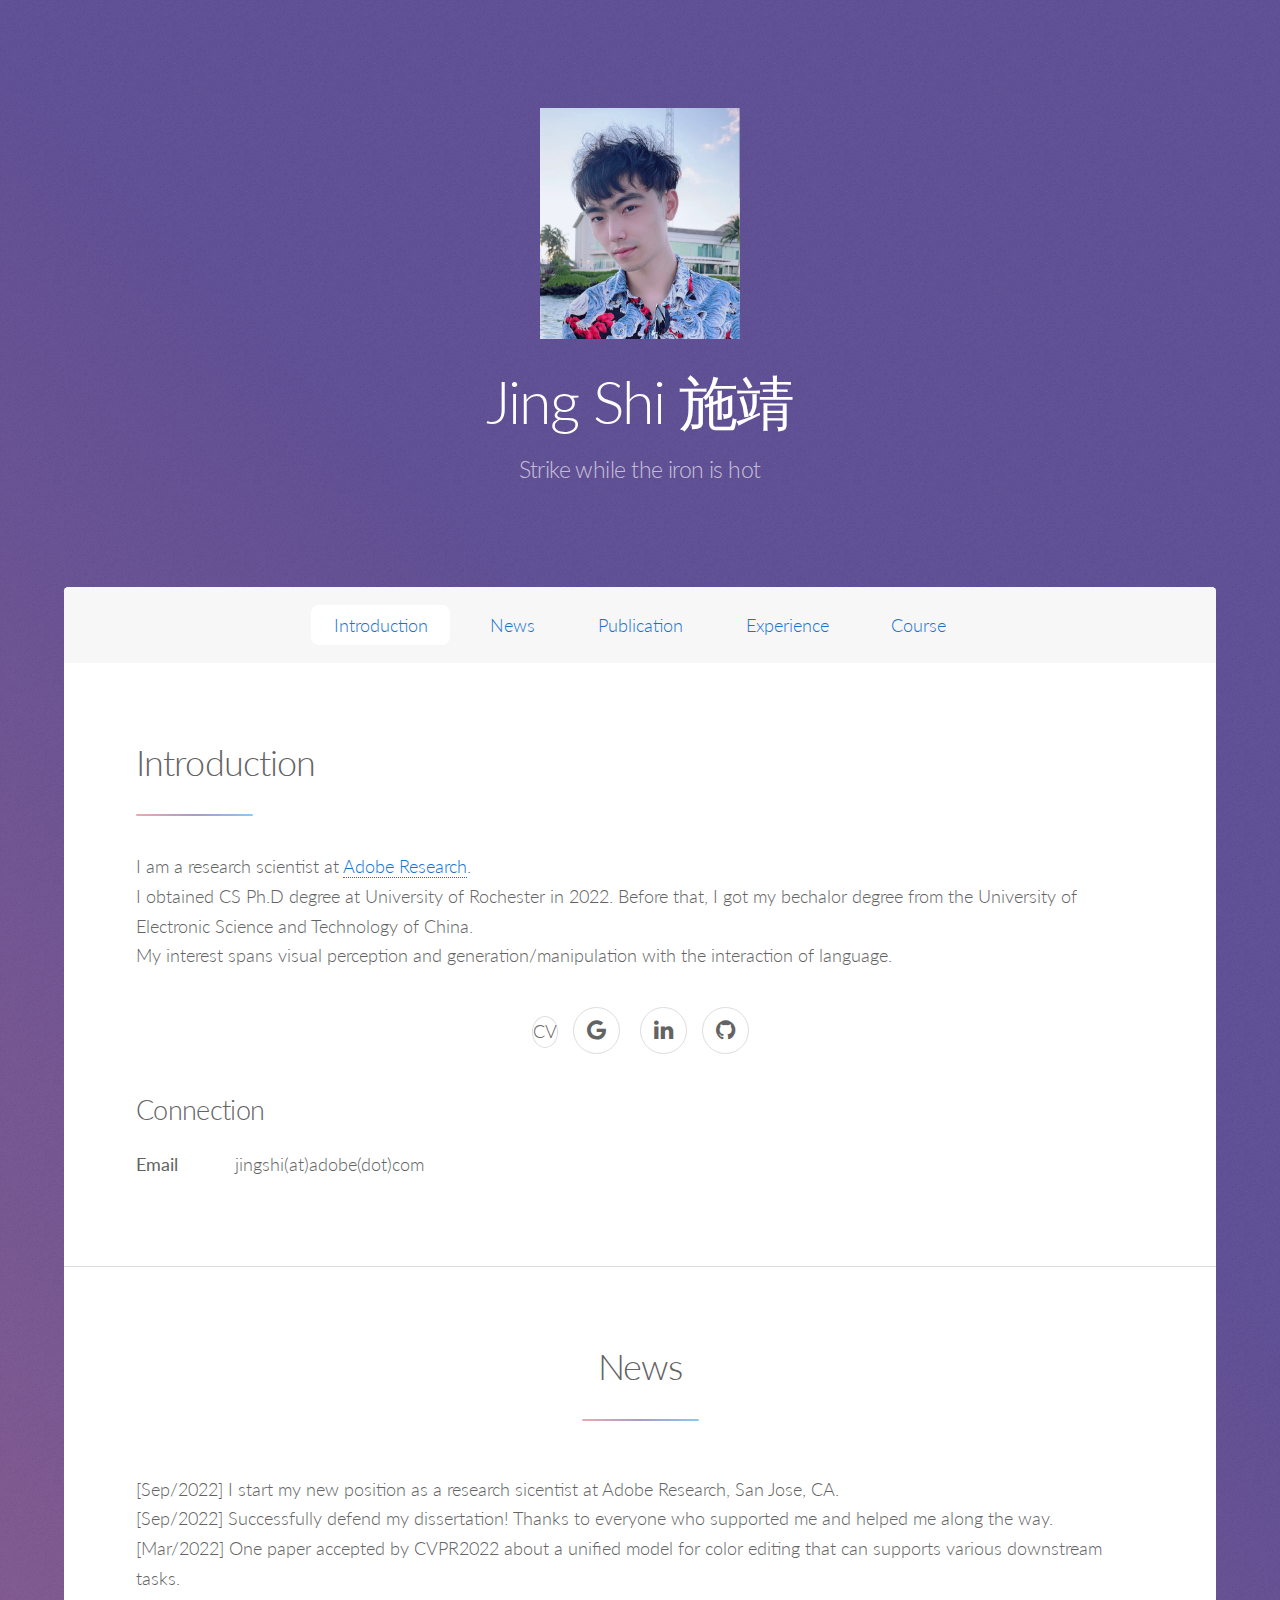
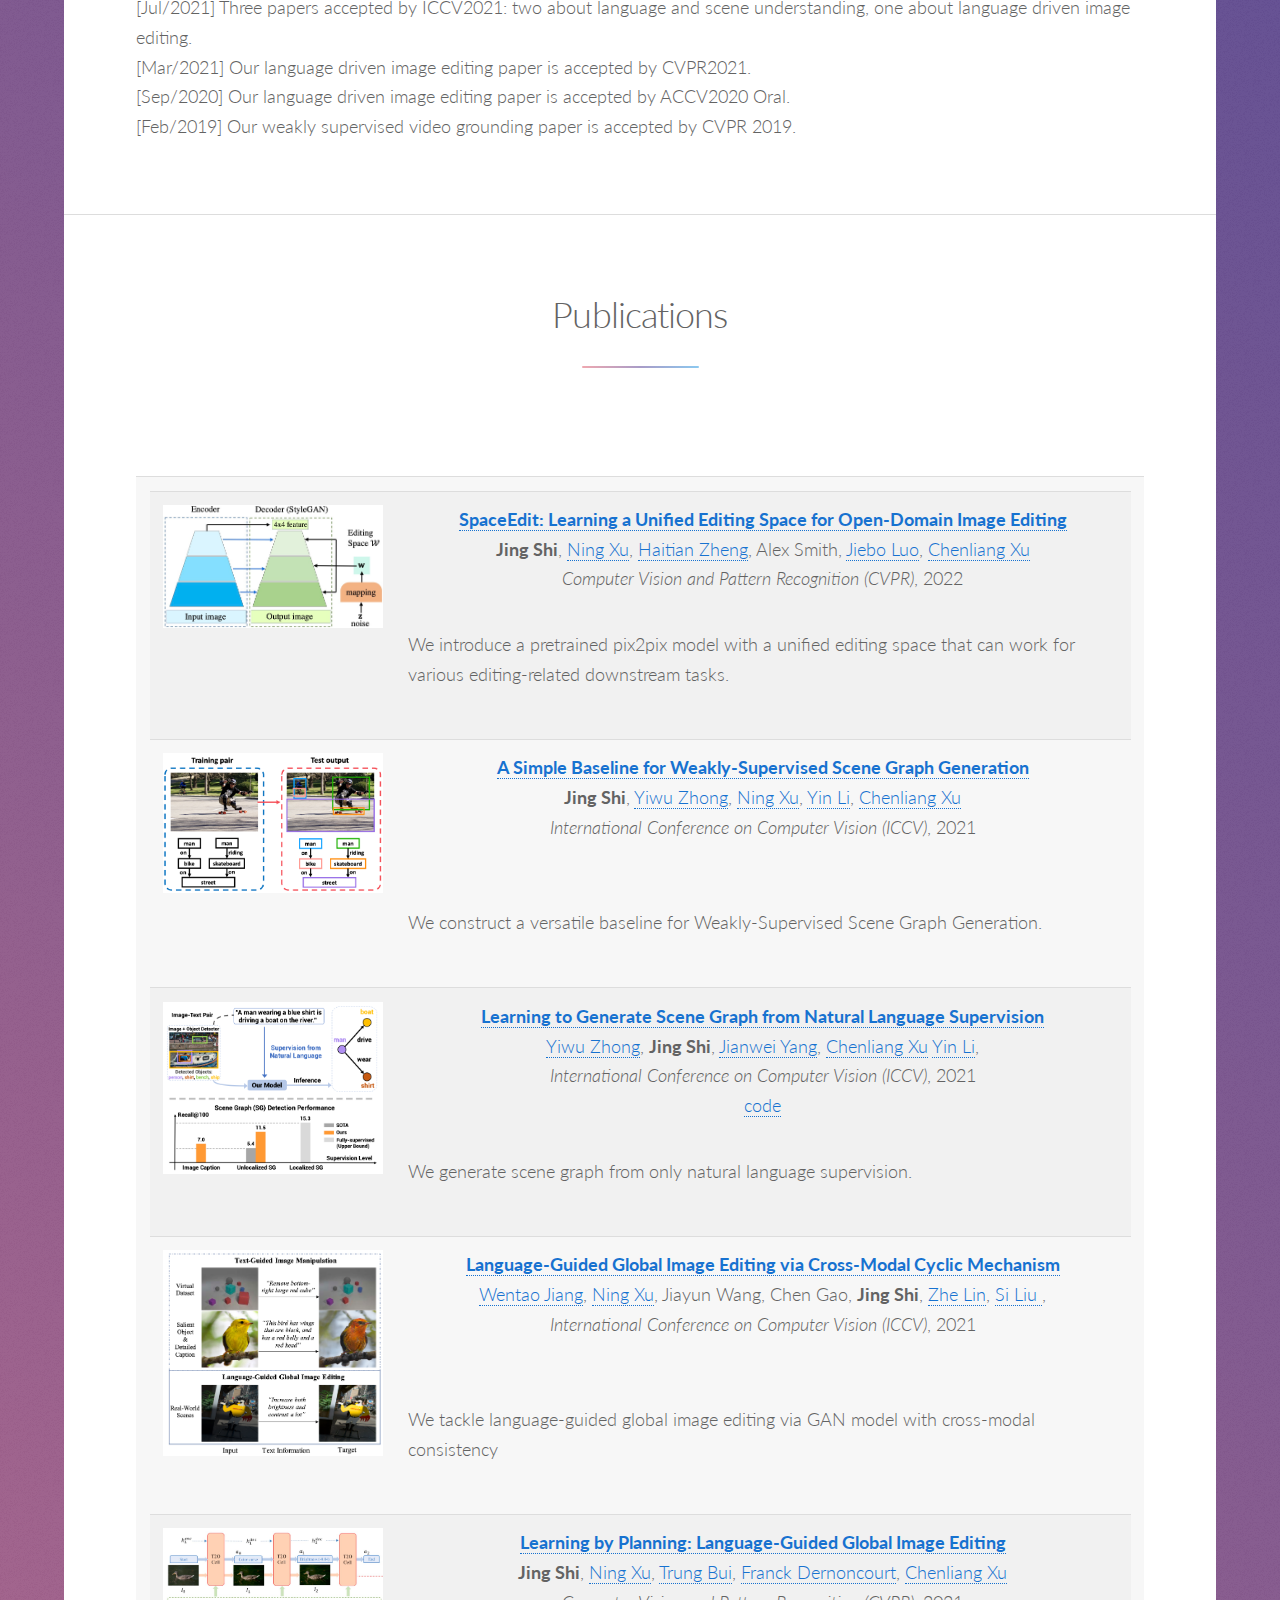
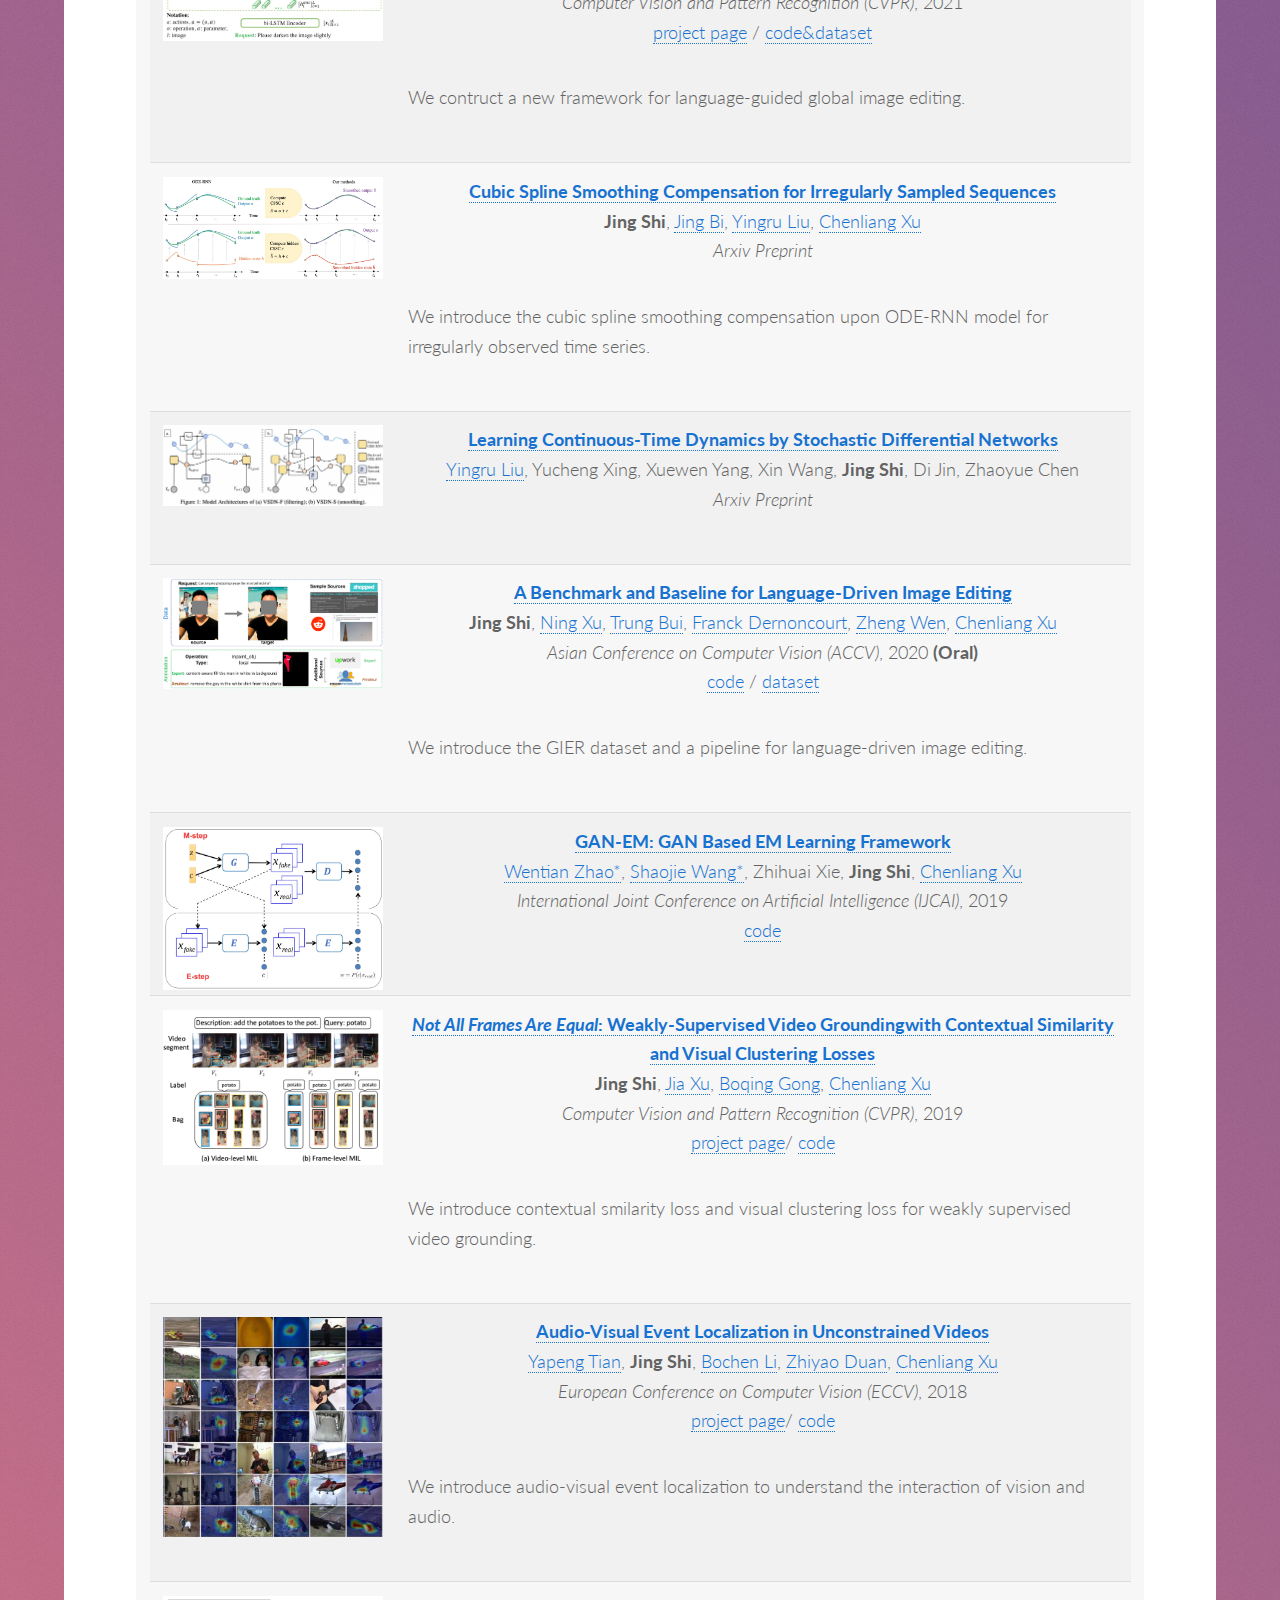
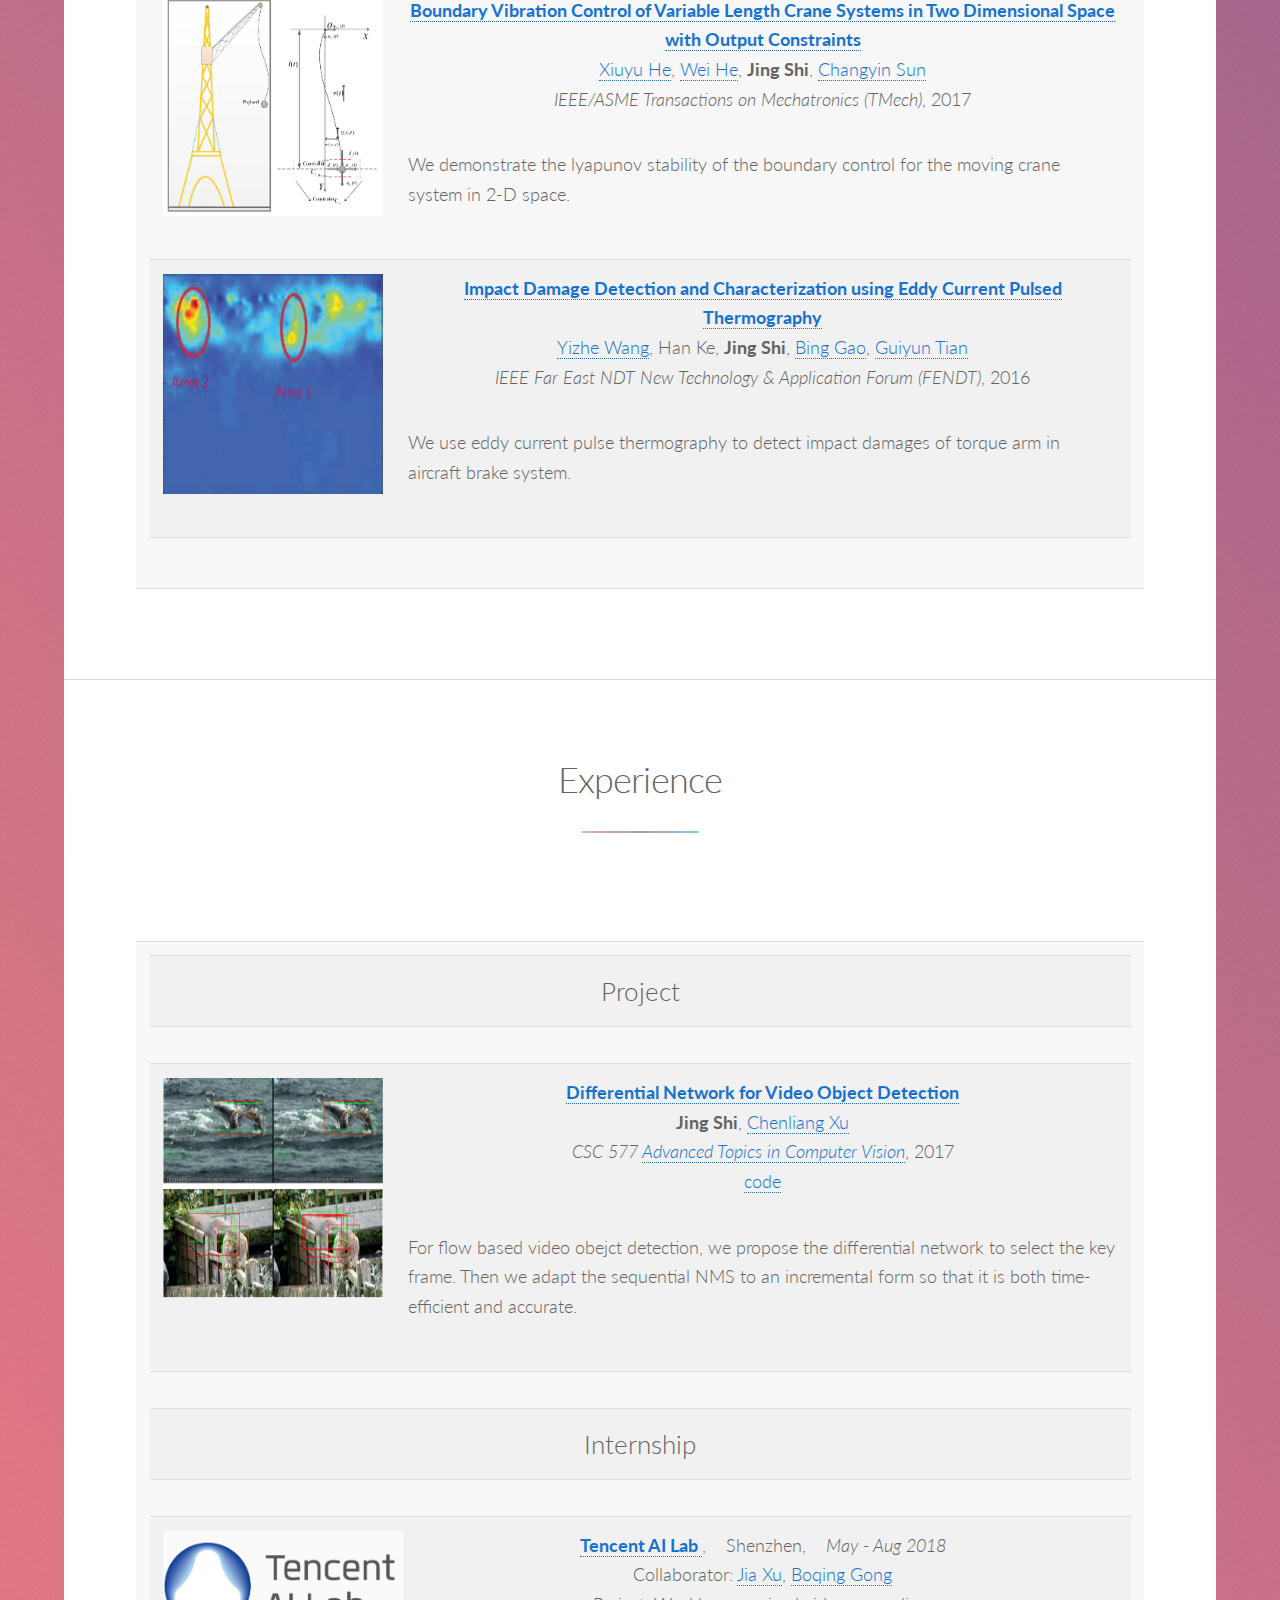
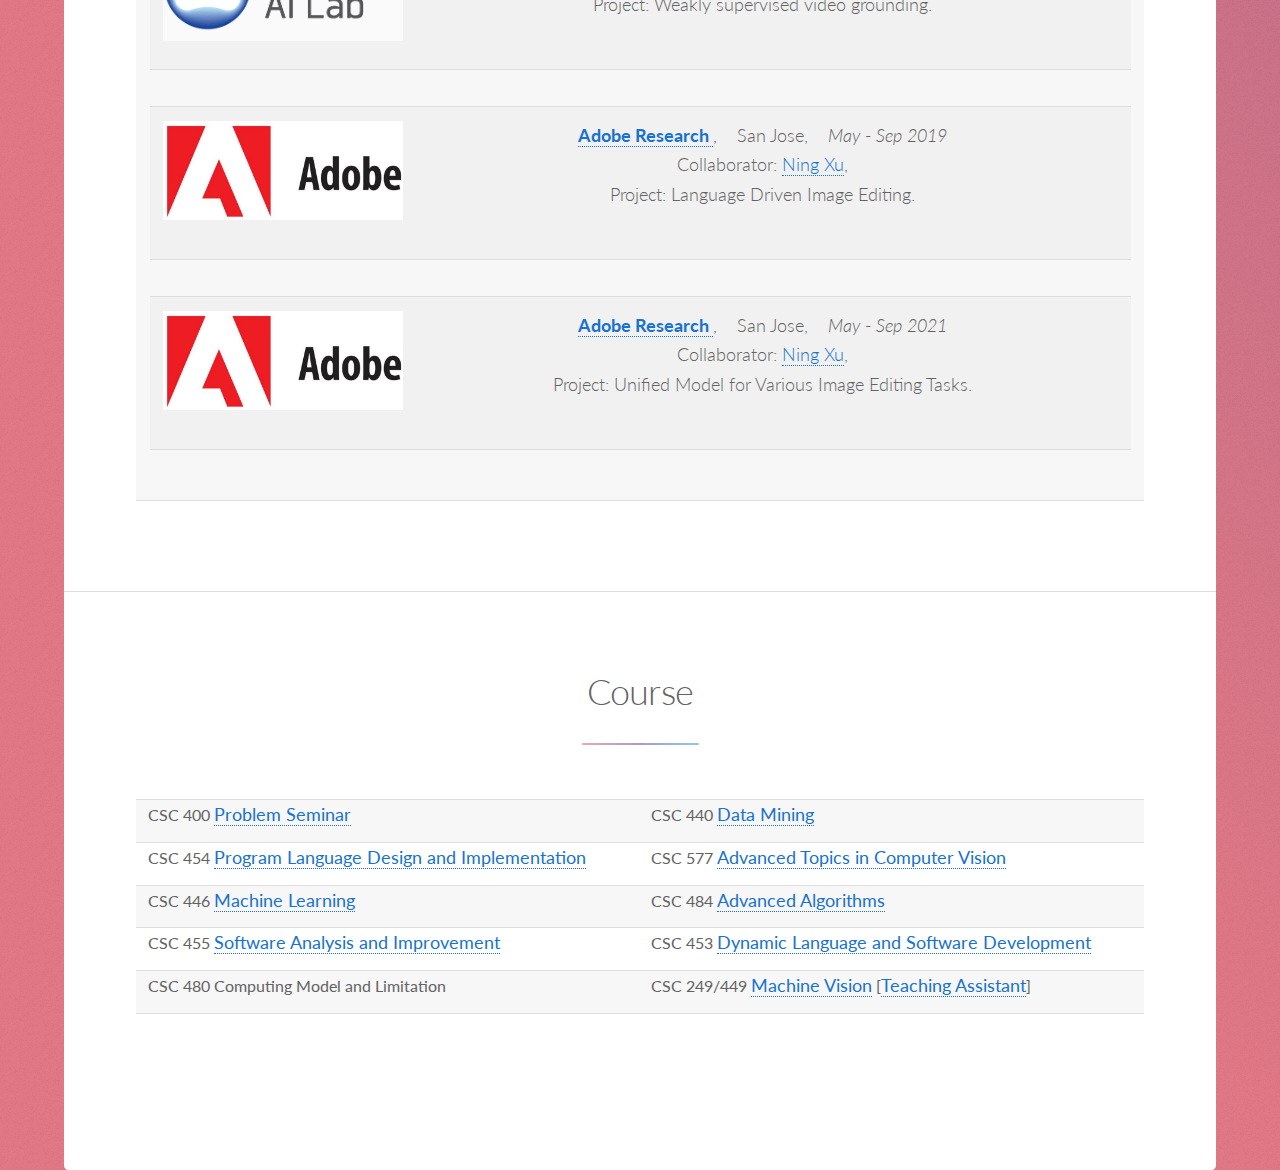
==== commit 8d28f031: "update my personal website" ====
--- a/jingshi/index.html
+++ b/jingshi/index.html
@@ -95,7 +95,7 @@
 
 	</head>
 	<body>
-    <IMG ALIGN=TOP SRC="/images/urcslogo.gif">
+ 
 
 		<!-- Wrapper -->
 			<div id="wrapper">
@@ -129,9 +129,10 @@
 										<header class="major">
 											<h2>Introduction</h2>
 										</header>
-										<p>I am a fifth-year CS Ph.D student at the University of Rochester, supervised by <a href="https://www.cs.rochester.edu/~cxu22/">Chenliang Xu</a>. <br>
-										  I got  my bechalor degree from the University of Electronic Sience and Techonology of China.<br>
-									      My interest spans deep learning, machine learning, and computer vision.
+										<p>I am a research scientist at <a href='https://research.adobe.com/'>Adobe Research</a>.<br>
+										I obtained CS Ph.D degree at University of Rochester in 2022. 
+										Before that, I got my bechalor degree from the University of Electronic Science and Technology of China.<br>
+									    My interest spans visual perception and generation/manipulation with the interaction of language.
 									    </p>
 								              <p align=center>
 								                <a href="document/Jing_Shi_CV.pdf" class="icon fa-CV alt"> CV </a><span class="label">&nbsp&nbsp
@@ -142,10 +143,10 @@
 									  </p>
 										  <h2>Connection</h2>
 										  <dl class="alt">
-										    <dt>Office</dt>
-										    <dd>Wegmans 2403</dd>
+<!-- 										    <dt>Office</dt>
+										    <dd>Wegmans 2403</dd> -->
 										    <dt>Email</dt>
-										    <dd>j.shi(at)rochester(dot)edu</dd>
+										    <dd>jingshi(at)adobe(dot)com</dd>
 									</div>
 								</div>
 							</section>
@@ -155,6 +156,9 @@
 								<header class="major">
 									<h2>News</h2>
 								</header> <p align="left">
+								[Sep/2022] I start my new position as a research sicentist at Adobe Research, San Jose, CA.<br>
+								[Sep/2022] Successfully defend my dissertation! Thanks to everyone who supported me and helped me along the way.<br>
+								[Mar/2022] One paper accepted by CVPR2022 about a unified model for color editing that can supports various downstream tasks.<br>
 								[Jul/2021] Three papers accepted by ICCV2021: two about language and scene understanding, one about language driven image editing.<br>
 								[Mar/2021] Our language driven image editing paper is accepted by CVPR2021. <br>
 								[Sep/2020] Our language driven image editing paper is accepted by ACCV2020 Oral. <br>
@@ -683,14 +687,6 @@
 							</section>
 
 
-<HR>
-<CENTER>
-<A HREF="/users"><IMG SRC="/images/up.gif" ALT="UP" BORDER=0></A>
-<A HREF="/"><IMG SRC="/images/home.gif" ALT="HOME" BORDER=0></A>
-<BR>
-<A HREF="/users">URCS People</A> |
-<A HREF="/">URCS Home Page</A>
-</CENTER>
 						
 
 		<!-- Scripts -->
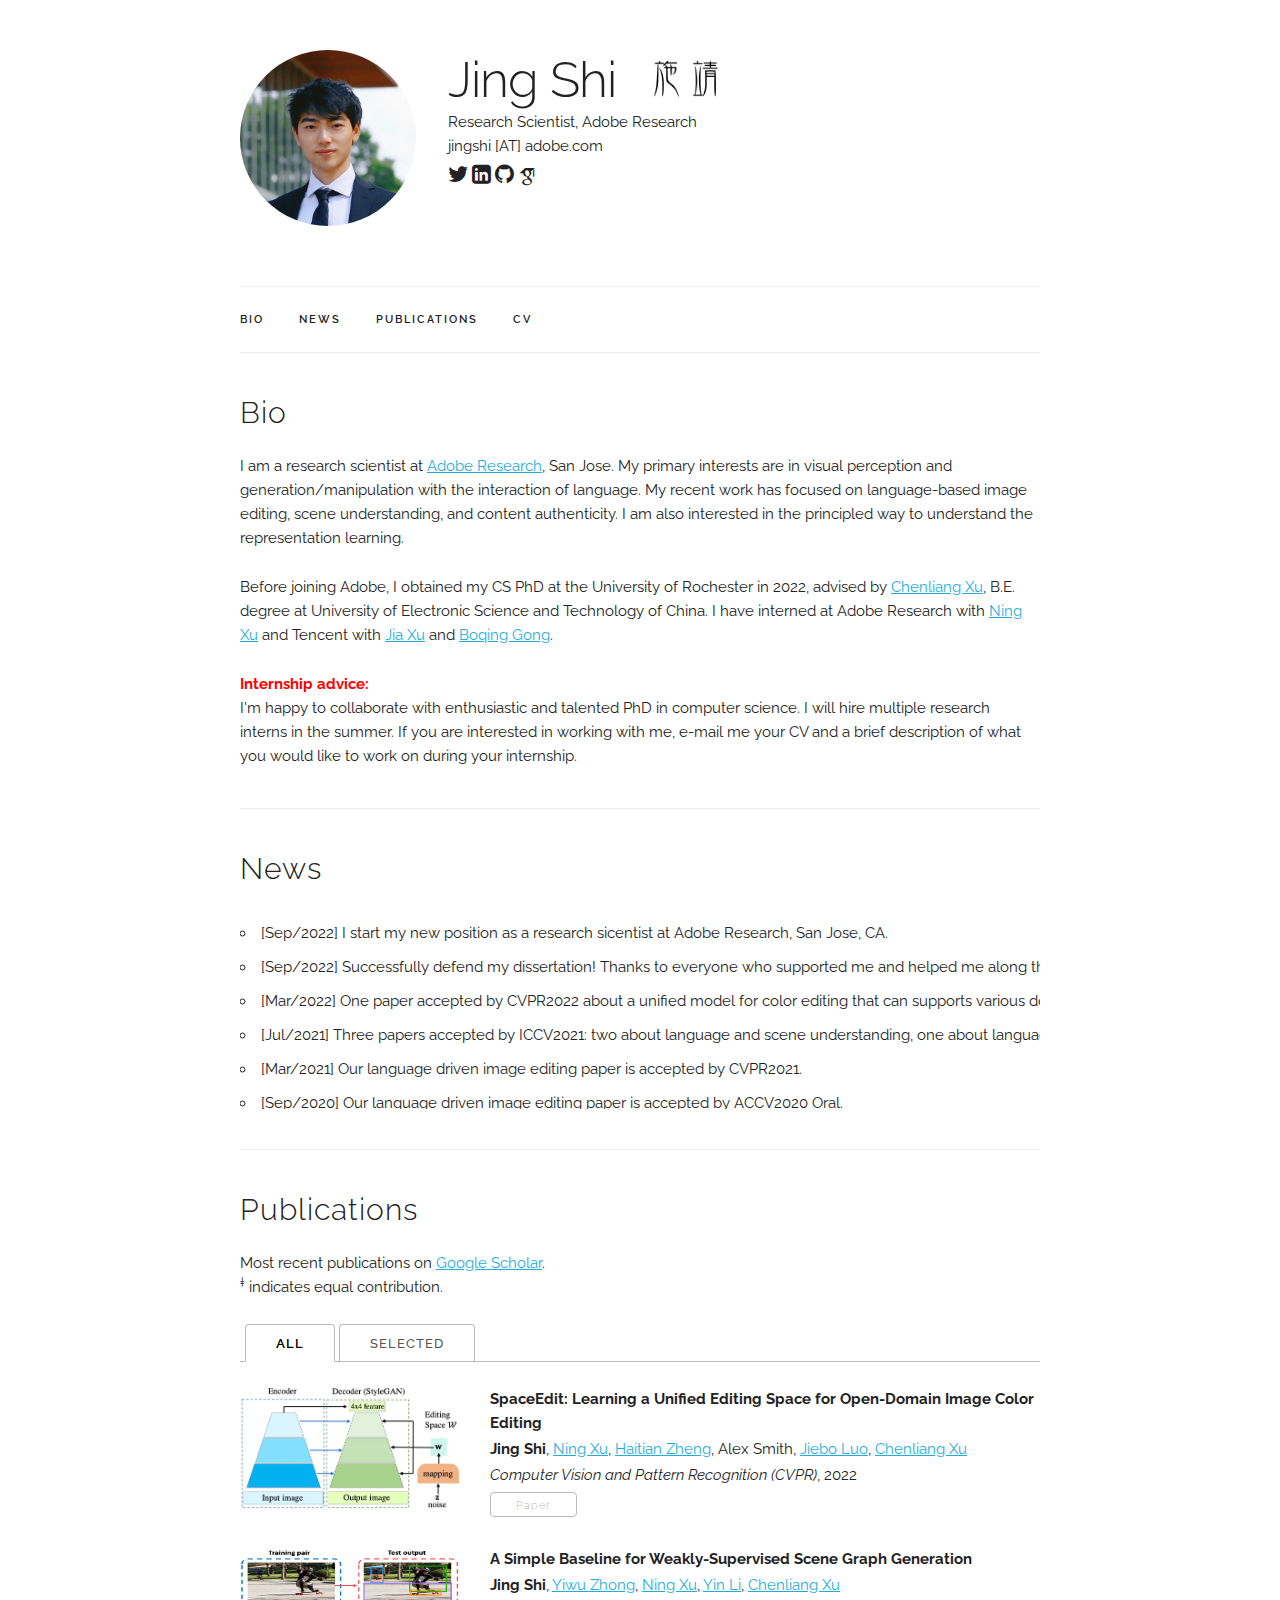
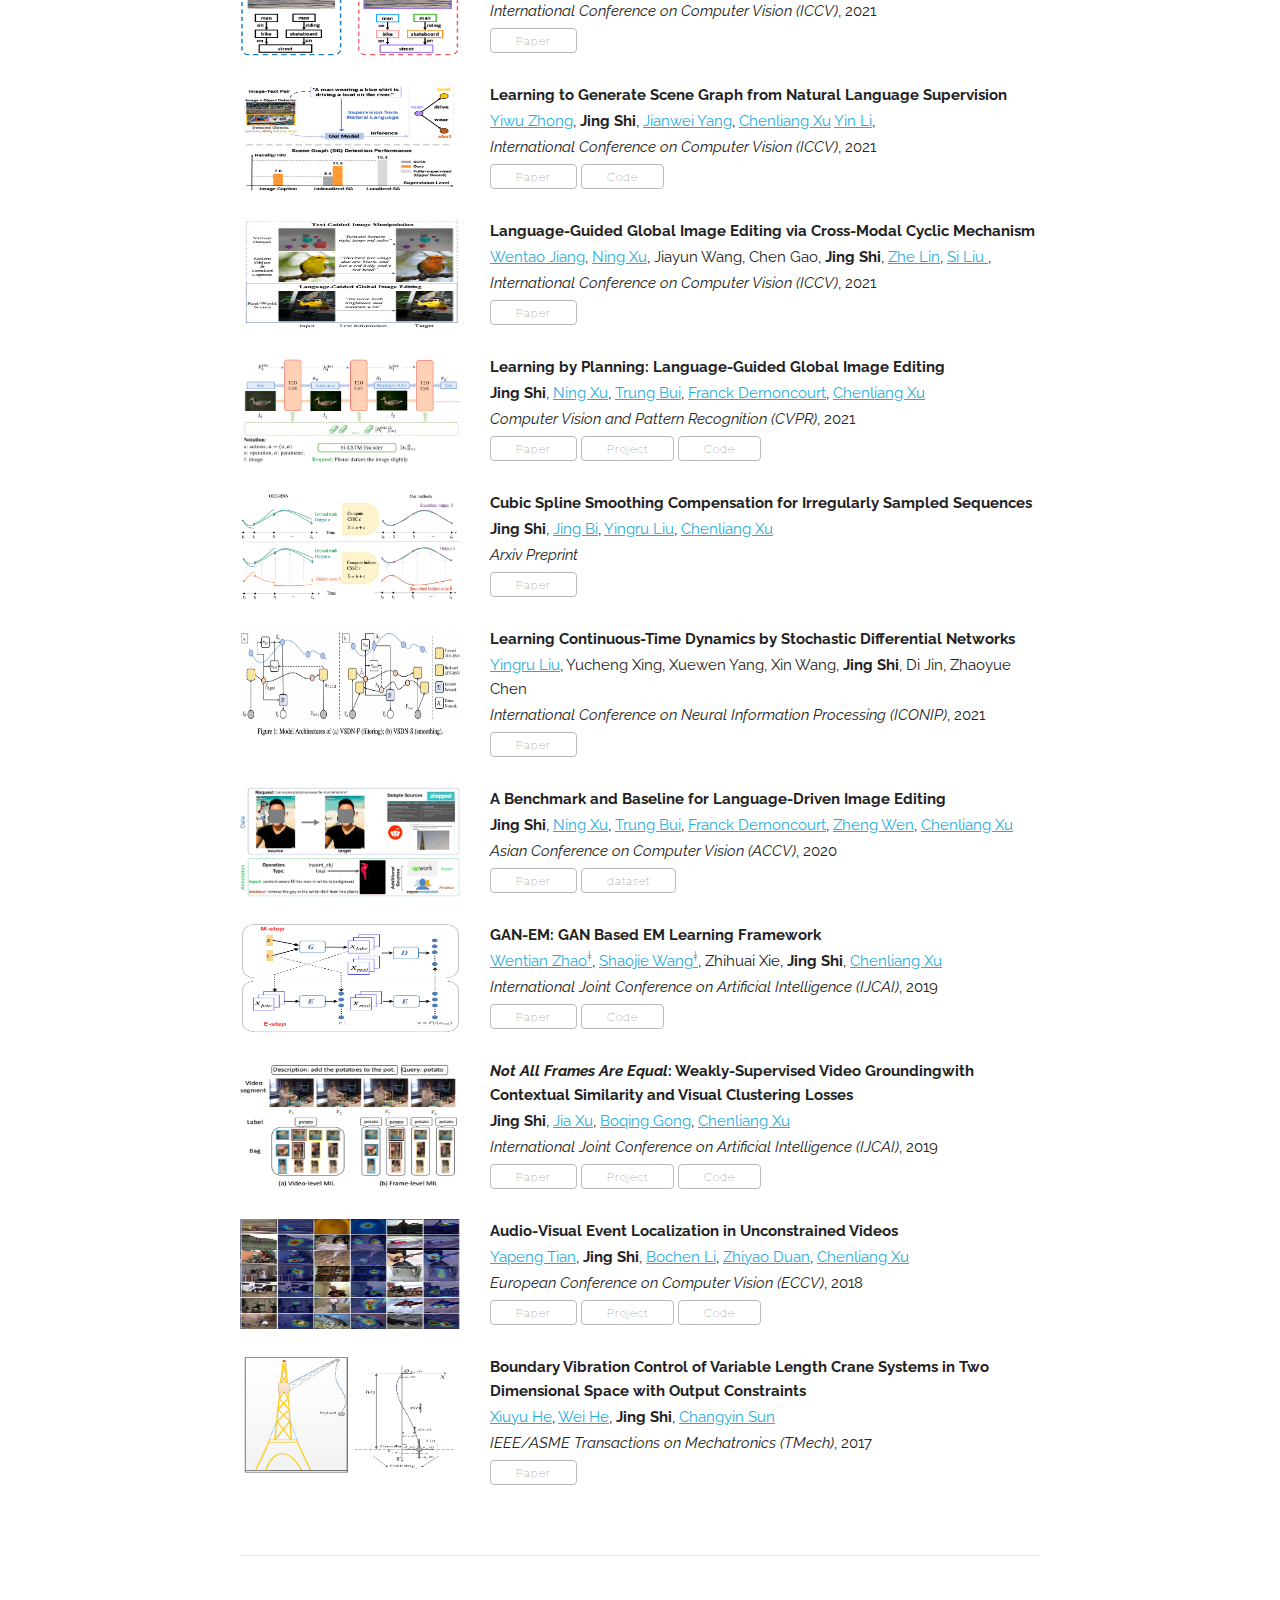
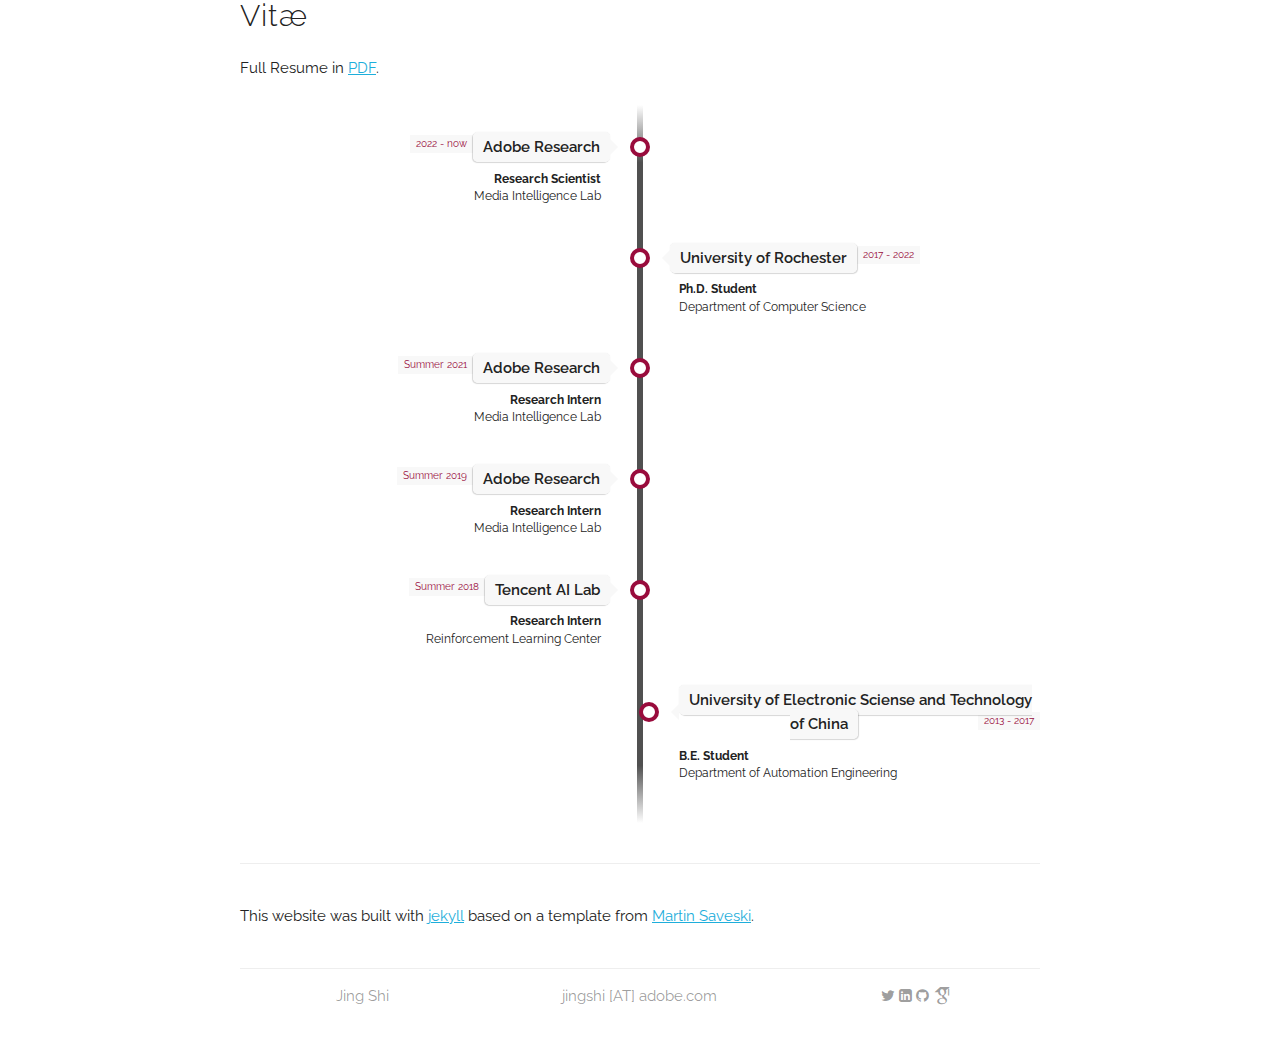
==== commit 523d2406: "update my personal website" ====
--- a/jingshi/index.html
+++ b/jingshi/index.html
@@ -1,702 +1,750 @@
-<!DOCTYPE HTML>
-<!--
-	Stellar by HTML5 UP
-	html5up.net | @ajlkn
-	Free for personal and commercial use under the CCA 3.0 license (html5up.net/license)
--->
-<html>
-	<head>
-		<title>Jing Shi</title>
-		<meta charset="utf-8" />
-		<meta name="viewport" content="width=device-width, initial-scale=1" />
-		<!--[if lte IE 8]><script src="assets/js/ie/html5shiv.js"></script><![endif]-->
-		<link rel="stylesheet" href="assets/css/main.css" />
-		<!--[if lte IE 9]><link rel="stylesheet" href="assets/css/ie9.css" /><![endif]-->
-		<!--[if lte IE 8]><link rel="stylesheet" href="assets/css/ie8.css" /><![endif]-->
-		<style type="text/css">
-
-
-	    /* Color scheme stolen from Sergey Karayev */
-	    
-	    a {
-	      color: #1772d0;
-	      text-decoration: none;
-	    }
-	    
-	    a:focus,
-	    a:hover {
-	      color: #f09228;
-	      text-decoration: none;
-	    }
-	    
-	    body,
-	    td,
-	    th,
-	    tr,
-	    p,
-	    a {
-	      font-family: 'Lato', Verdana, Helvetica, sans-serif;
-	      font-size: 18px
-	    }
-
-	    
-	    heading {
-	      font-family: 'Lato', Verdana, Helvetica, sans-serif;
-	      font-size: 26px;
-	    }
-	    
-	    papertitle {
-	      font-family: 'Lato', Verdana, Helvetica, sans-serif;
-	      font-size: 18px;
-	      font-weight: 700
-	    }
-	    
-	    name {
-	      font-family: 'Lato', Verdana, Helvetica, sans-serif;
-	      font-size: 26px;
-	    }
-	    
-	    .one {
-	      width: 220px;
-	      height: 220px;
-	      position: relative;
-	    }
-	    
-	    .two {
-	      width: 220px;
-	      height: 220px;
-	      position: absolute;
-	      transition: opacity .2s ease-in-out;
-	      -moz-transition: opacity .2s ease-in-out;
-	      -webkit-transition: opacity .2s ease-in-out;
-	    }
-
-	    .fade {
-	      transition: opacity .2s ease-in-out;
-	      -moz-transition: opacity .2s ease-in-out;
-	      -webkit-transition: opacity .2s ease-in-out;
-	    }
-	    
-	    span.highlight {
-	      background-color: #ffffd0;
-	    }
-	    </style>
-		<link href='https://fonts.googleapis.com/css?family=Lato:400,700,400italic,700italic' rel='stylesheet' type='text/css'>
-
-		<!-- Global site tag (gtag.js) - Google Analytics -->
-		<script async src="https://www.googletagmanager.com/gtag/js?id=UA-131122111-1"></script>
-		<script>
-		  window.dataLayer = window.dataLayer || [];
-		  function gtag(){dataLayer.push(arguments);}
-		  gtag('js', new Date());
-
-		  gtag('config', 'UA-131122111-1');
-		</script>
-
-	</head>
-	<body>
- 
-
-		<!-- Wrapper -->
-			<div id="wrapper">
-
-				<!-- Header -->
-					<header id="header" class="alt">
-						<span class="logo"><img src="images/me_hawaii.jpg" width="200" alt="" /></span>
-					  <h1>Jing Shi   施靖</h1>
-						<p>Strike while the iron is hot<br />
-						</p>
-					</header>
-
-				<!-- Nav -->
-					<nav id="nav">
-						<ul>
-							<li><a href="#intro" class="active">Introduction</a></li>
-							<li><a href="#news">News</a></li>
-							<li><a href="#publication">Publication</a></li>
-							<li><a href="#experience">Experience</a></li>
-							<li><a href="#course">Course</a></li>
-						</ul>
-					</nav>
-
-				<!-- Main -->
-					<div id="main">
-
-						<!-- Introduction -->
-							<section id="intro" class="main">
-								<div class="spotlight">
-									<div class="content">
-										<header class="major">
-											<h2>Introduction</h2>
-										</header>
-										<p>I am a research scientist at <a href='https://research.adobe.com/'>Adobe Research</a>.<br>
-										I obtained CS Ph.D degree at University of Rochester in 2022. 
-										Before that, I got my bechalor degree from the University of Electronic Science and Technology of China.<br>
-									    My interest spans visual perception and generation/manipulation with the interaction of language.
-									    </p>
-								              <p align=center>
-								                <a href="document/Jing_Shi_CV.pdf" class="icon fa-CV alt"> CV </a><span class="label">&nbsp&nbsp
-								                <a href="https://scholar.google.com/citations?user=GPDTa9sAAAAJ&hl=en" class="icon fa-google alt"><span class="label">Google Scholar</span></a> &nbsp&nbsp
-								                <a href="https://www.linkedin.com/in/jingshi31/" class="icon fa-linkedin alt"><span class="label">Linkedin</span></a>&nbsp&nbsp
-								                <a href="https://github.com/jshi31" class="icon fa-github alt"><span class="label">Github</span></a>
-								              </p>
-									  </p>
-										  <h2>Connection</h2>
-										  <dl class="alt">
-<!-- 										    <dt>Office</dt>
-										    <dd>Wegmans 2403</dd> -->
-										    <dt>Email</dt>
-										    <dd>jingshi(at)adobe(dot)com</dd>
-									</div>
-								</div>
-							</section>
-
-						<!-- News -->
-							<section id="news" class="main special">
-								<header class="major">
-									<h2>News</h2>
-								</header> <p align="left">
-								[Sep/2022] I start my new position as a research sicentist at Adobe Research, San Jose, CA.<br>
-								[Sep/2022] Successfully defend my dissertation! Thanks to everyone who supported me and helped me along the way.<br>
-								[Mar/2022] One paper accepted by CVPR2022 about a unified model for color editing that can supports various downstream tasks.<br>
-								[Jul/2021] Three papers accepted by ICCV2021: two about language and scene understanding, one about language driven image editing.<br>
-								[Mar/2021] Our language driven image editing paper is accepted by CVPR2021. <br>
-								[Sep/2020] Our language driven image editing paper is accepted by ACCV2020 Oral. <br>
-								[Feb/2019] Our weakly supervised video grounding paper is accepted by CVPR 2019. <br>
-								</p>
-							</section>
-
-						<!-- Publication -->
-							<section id="publication" class="main special">
-								<header class="major">
-									<h2>Publications</h2>
-								</header>
-								<ul class="features">
-									<li></li>
-								</ul>
-								<table width="1000" border="0" align="center" cellspacing="0" cellpadding="0">
-   								<tr>
-						        <td>
-						        <table width="100%" align="center" border="0" cellspacing="0" cellpadding="20">
-
-						        	<!--SpaceEdit CVPR22-->
-						        	<tr>
-						            <td width="25%">
-						            <div class="two" id='SpaceEdit'><img src='images/spaceedit.jpg' width="220"></div>
-						            </td>
-						            <td valign="top" width="75%">
-						            <a href="https://arxiv.org/abs/2112.00180">
-						            <papertitle>SpaceEdit: Learning a Unified Editing Space for Open-Domain Image Editing</papertitle>
-						            </a>
-						            <br>
-									<papertitle>Jing Shi</papertitle>,
-						            <a href="https://sites.google.com/view/ningxu/">Ning Xu</a>,
-						            <a href="https://www.cs.rochester.edu/u/hzheng15/haitian_homepage/index.html">Haitian Zheng</a>,
-						            Alex Smith,
-						            <a href="https://www.cs.rochester.edu/u/jluo/">Jiebo Luo</a>,
-						            <a href="https://www.cs.rochester.edu/~cxu22/">Chenliang Xu</a>
-						            <br>
-						            <em>Computer Vision and Pattern Recognition (CVPR)</em>, 2022
-						            <br>
-						            <p></p>
-						            <p align="left">We introduce a pretrained pix2pix model with a unified editing space that can work for various editing-related downstream tasks.</p>
-						            </td>
-						            </tr>
-
-						        	<!--WS-SGG ICCV2021-->
-						        	<tr>
-						            <td width="25%">
-						            <div class="two" id='CSSC'><img src='images/WS-SGG.png' width="220"></div>
-						            </td>
-						            <td valign="top" width="75%">
-						            <a href="https://openaccess.thecvf.com/content/ICCV2021/papers/Shi_A_Simple_Baseline_for_Weakly-Supervised_Scene_Graph_Generation_ICCV_2021_paper.pdf">
-						            <papertitle>A Simple Baseline for Weakly-Supervised Scene Graph Generation</papertitle>
-						        	</a>
-						            <br>
-									<papertitle>Jing Shi</papertitle>,
-						            <a href="http://pages.cs.wisc.edu/~yiwuzhong/">Yiwu Zhong</a>,
-						            <a href="https://sites.google.com/view/ningxu/">Ning Xu</a>,
-						            <a href="https://www.biostat.wisc.edu/~yli/">Yin Li</a>,
-						            <a href="https://www.cs.rochester.edu/~cxu22/">Chenliang Xu</a>
-						            <br>
-						            <em>International Conference on Computer Vision (ICCV)</em>, 2021
-						            <br>
-						            <br>					            
-						            <p></p>
-						            <p align="left">We construct a versatile baseline for Weakly-Supervised Scene Graph Generation.</p>
-						            </td>
-						            </tr>
-
-						        	<!--Language to scene graph ICCV2021-->
-						        	<tr>
-						            <td width="25%">
-						            <div class="two" id='CSSC'><img src='images/txt2sg.png' width="220"></div>
-						            </td>
-						            <td valign="top" width="75%">
-						            <a href="https://arxiv.org/abs/2109.02227">
-						            <papertitle>Learning to Generate Scene Graph from Natural Language Supervision</papertitle>
-						        	</a>
-						            <br>
-						            <a href="http://pages.cs.wisc.edu/~yiwuzhong/">Yiwu Zhong</a>,
-									<papertitle>Jing Shi</papertitle>,
-						            <a href="https://jwyang.github.io/">Jianwei Yang</a>,
-						            <a href="https://www.cs.rochester.edu/~cxu22/">Chenliang Xu</a>
-						            <a href="https://www.biostat.wisc.edu/~yli/">Yin Li</a>,
-						            <br>
-						            <em>International Conference on Computer Vision (ICCV)</em>, 2021
-						            <br>
-						            <a href="https://github.com/YiwuZhong/SGG_from_NLS">code</a> 
-						            <br>					            
-						            <p></p>
-						            <p align="left">We generate scene graph from only natural language supervision.</p>
-						            </td>
-						            </tr>
-
-						        	<!--GAN ICCV2021-->
-						        	<tr>
-						            <td width="25%">
-						            <div class="two" id='CSSC'><img src='images/LGGIE.png' width="220"></div>
-						            </td>
-						            <td valign="top" width="75%">
-						            <a href="https://openaccess.thecvf.com/content/ICCV2021/papers/Jiang_Language-Guided_Global_Image_Editing_via_Cross-Modal_Cyclic_Mechanism_ICCV_2021_paper.pdf">
-						            <papertitle>Language-Guided Global Image Editing via Cross-Modal Cyclic Mechanism</papertitle>
-						        	</a> 
-						            <br>
-						            <a href="https://wtjiang98.github.io/">Wentao Jiang</a>,
-						            <a href="https://sites.google.com/view/ningxu/">Ning Xu</a>,
-									Jiayun Wang,
-									Chen Gao,
-									<papertitle>Jing Shi</papertitle>,
-									<a href="https://research.adobe.com/person/zhe-lin/">Zhe Lin</a>,
-									<a href="http://colalab.org/people">Si Liu </a>,
-						            <br>
-						            <em>International Conference on Computer Vision (ICCV)</em>, 2021
-						            <br>
-
-						            <br>					            
-						            <p></p>
-						            <p align="left">We tackle language-guided global image editing via GAN model with cross-modal consistency </p>
-						            </td>
-						            </tr>
-
-						        	<!--Learn by Planning CVPR2021-->
-						        	<tr>
-						            <td width="25%">
-						            <div class="two" id='CSSC'><img src='images/LearnByPlan.png' width="220"></div>
-						            </td>
-						            <td valign="top" width="75%">
-						            <a href='https://openaccess.thecvf.com/content/CVPR2021/papers/Shi_Learning_by_Planning_Language-Guided_Global_Image_Editing_CVPR_2021_paper.pdf'>
-						            <papertitle>Learning by Planning: Language-Guided Global Image Editing</papertitle>
-						        	</a>
-						            <br>
-									<papertitle>Jing Shi</papertitle>,
-						            <a href="https://sites.google.com/view/ningxu/">Ning Xu</a>,
-						            <a href="https://sites.google.com/site/trungbuistanford/">Trung Bui</a>,
-						            <a href="http://francky.me/research.php">Franck Dernoncourt</a>,
-						            <a href="https://www.cs.rochester.edu/~cxu22/">Chenliang Xu</a>
-						            <br>
-						            <em>Computer Vision and Pattern Recognition (CVPR)</em>, 2021
-						            <br>
-						            <a href="https://jshi31.github.io/T2ONet">project page</a> / 
-						            <a href="https://github.com/jshi31/T2ONet">code&dataset</a> 
-						            <br>					            
-						            <p></p>
-						            <p align="left">We contruct a new framework for language-guided global image editing.</p>
-						            </td>
-						            </tr>
-
-
-						        	<!--CSSC ICLR2020-->
-						        	<tr>
-						            <td width="25%">
-						            <div class="two" id='CSSC'><img src='images/CSSC.jpg' width="220"></div>
-						            </td>
-						            <td valign="top" width="75%">
-						            <a href="https://arxiv.org/abs/2010.01381">
-						            <papertitle>Cubic Spline Smoothing Compensation for Irregularly Sampled Sequences</papertitle>
-						            </a>
-						            <br>
-									<papertitle>Jing Shi</papertitle>,
-						            <a href="https://jing-bi.github.io/">Jing Bi</a>,
-						            <a href="https://yingrliu.com/">Yingru Liu</a>,
-						            <a href="https://www.cs.rochester.edu/~cxu22/">Chenliang Xu</a>
-						            <br>
-						            <em>Arxiv Preprint</em>
-						            <br>
-						            <p></p>
-						            <p align="left">We introduce the cubic spline smoothing compensation upon ODE-RNN model for irregularly observed time series.</p>
-						            </td>
-						            </tr>
-
-						        	<!--SDN ICLR2020-->
-						        	<tr>
-						            <td width="25%">
-						            <div class="two" id='NeurlSDE'><img src='images/NeurlSDE.jpg' width="220"></div>
-						            </td>
-						            <td valign="top" width="75%">
-						            <a href="https://arxiv.org/abs/2006.06145">
-						            <papertitle>Learning Continuous-Time Dynamics by Stochastic Differential Networks</papertitle>
-						            </a>
-						            <br>
-						            <a href="https://yingrliu.com/">Yingru Liu</a>,
-						            Yucheng Xing, 
-						            Xuewen Yang,
-						            Xin Wang,
-									<papertitle>Jing Shi</papertitle>,
-									Di Jin,
-									Zhaoyue Chen
-						            <br>
-						            <em>Arxiv Preprint</em>
-						            <br>
-						            <p></p>
-
-						            </td>
-						            </tr>
-
-
-						        	<!--LDIE ACCV2020-->
-						        	<tr>
-						            <td width="25%">
-						            <div class="two" id='LDIE'><img src='images/LDIE.png' width="220"></div>
-						            </td>
-						            <td valign="top" width="75%">
-						            <a href="https://arxiv.org/abs/2010.02330">
-						            <papertitle>A Benchmark and Baseline for Language-Driven Image Editing  </papertitle>
-						        	</a>
-						            <br>
-									<papertitle>Jing Shi</papertitle>,
-						            <a href="https://sites.google.com/view/ningxu/">Ning Xu</a>,
-						            <a href="https://sites.google.com/site/trungbuistanford/">Trung Bui</a>,
-						            <a href="http://francky.me/research.php">Franck Dernoncourt</a>,
-						            <a href="http://www.zheng-wen.com">Zheng Wen</a>,
-						            <a href="https://www.cs.rochester.edu/~cxu22/">Chenliang Xu</a>
-						            <br>
-						            <em>Asian Conference on Computer Vision (ACCV)</em>, 2020 <papertitle>(Oral)</papertitle>
-						            <br>
-						            <a href="https://github.com/jshi31/LDIE_ACCV">code</a> /
-						            <a href="https://sites.google.com/view/gierdataset">dataset</a> 
-						            <p></p>
-						            <p align="left">We introduce the GIER dataset and a pipeline for language-driven image editing.</p>
-						            </td>
-						            </tr>
-
-						            <!--EMGAN IJCAI2020-->
-						        	<tr>
-						            <td width="25%">
-						            <div class="two" id='LDIE'><img src='images/GAN_EM.jpg' width="220"></div>
-						            </td>
-						            <td valign="top" width="75%">
-						            <a href="https://www.ijcai.org/Proceedings/2019/0612.pdf">
-						            <papertitle>GAN-EM: GAN Based EM Learning Framework </papertitle>
-						            </a>
-						            <br>
-						            <a href="https://www.linkedin.com/in/wentian-zhao-b3576815b/">Wentian Zhao*</a>,
-						            <a href="https://scholar.google.com/citations?user=0l0fSYIAAAAJ&hl=en">Shaojie Wang*</a>,
-						            Zhihuai Xie,
-									<papertitle>Jing Shi</papertitle>,
-						            <a href="https://www.cs.rochester.edu/~cxu22/">Chenliang Xu</a>
-						            <br>
-						            <em>International Joint Conference on Artificial Intelligence (IJCAI)</em>, 2019
-						            <br>
-						            <a href="https://github.com/zhaowt61/GAN-EM">code</a>
-						            <p></p>
-						            </td>
-						            </tr>
-
-						        	<!--VidGround CVPR2019-->
-						        	<tr>
-						            <td width="25%">
-						            <div class="two" id='vidground'><img src='images/vidground.png' width="220"></div>
-						            </td>
-						            <td valign="top" width="75%">
-						            <a href="http://openaccess.thecvf.com/content_CVPR_2019/papers/Shi_Not_All_Frames_Are_Equal_Weakly-Supervised_Video_Grounding_With_Contextual_CVPR_2019_paper.pdf">
-						            <papertitle><i>Not All Frames Are Equal</i>: Weakly-Supervised Video Groundingwith Contextual Similarity and Visual Clustering Losses </papertitle>
-						            </a>
-						            <br>
-									<papertitle>Jing Shi</papertitle>,
-						            <a href="http://pages.cs.wisc.edu/~jiaxu/">Jia Xu</a>,
-						            <a href="http://boqinggong.info/">Boqing Gong</a>,
-						            <a href="https://www.cs.rochester.edu/~cxu22/">Chenliang Xu</a>
-						            <br>
-						            <em>Computer Vision and Pattern Recognition (CVPR)</em>, 2019
-						            <br>
-						            <a href="http://www.cs.rochester.edu/~cxu22/r/videoground/">project page</a>/
-						            <a href="https://github.com/jshi31/NAFAE">code</a>
-						            <p></p>
-						            <p align="left">We introduce contextual smilarity loss and visual clustering loss for weakly supervised video grounding.</p>
-						            </tr>
-
-						        	<!--AVE ECCV2018-->
-						            <tr>
-						            <td width="25%">
-						            <div class="two" id='AVE_image'><img src='images/AVE.png' width="220" height="220"></div>
-						            </td>
-						            <td valign="top" width="75%">
-						            <a href="http://openaccess.thecvf.com/content_ECCV_2018/papers/Yapeng_Tian_Audio-Visual_Event_Localization_ECCV_2018_paper.pdf">
-						            <papertitle>Audio-Visual Event Localization in Unconstrained Videos </papertitle>
-						            </a>
-						            <br>
-						            <a href="http://yapengtian.org/">Yapeng Tian</a>,
-									<papertitle>Jing Shi</papertitle>,
-						            <a href="http://www2.ece.rochester.edu/~bli23/">Bochen Li</a>,
-						            <a href="http://www2.ece.rochester.edu/~zduan/">Zhiyao Duan</a>,
-						            <a href="https://www.cs.rochester.edu/~cxu22/">Chenliang Xu</a>
-						            <br>
-						            <em>European Conference on Computer Vision (ECCV)</em>, 2018
-						            <br>
-						            <a href="https://sites.google.com/view/audiovisualresearch">project page</a>/
-									<a href="https://github.com/YapengTian/AVE-ECCV18">code</a>
-						            <p></p>
-						            <p align="left">We introduce audio-visual event localization to understand the interaction of vision and audio.</p>
-						            </td>
-						            </tr>
-
-						        	<!--Boundary Control-->
-						            <tr>
-						            <td width="25%">
-						            <div class="two" id='bnd_image'><img src='images/boundarycontrol.jpg' width="220" height="220"></div>
-						            </td>
-						            <td valign="top" width="75%">
-						            <a href="https://ieeexplore.ieee.org/document/7962253">
-						            <papertitle>Boundary Vibration Control of Variable Length Crane Systems in Two Dimensional Space with Output Constraints </papertitle>
-						            </a>
-						            <br>
-						            <a href="https://www.researchgate.net/profile/Xiuyu_He">Xiuyu He</a>,
-						            <a href="https://www.researchgate.net/profile/Wei_He29">Wei He</a>,						            
-									<papertitle>Jing Shi</papertitle>,
-						            <a href=https://www.researchgate.net/profile/Changyin_Sun3>Changyin Sun</a>
-						            <br>
-						            <em>IEEE/ASME Transactions on Mechatronics (TMech)</em>, 2017
-						            <br>
-						            <p></p>
-						            <p align="left">We demonstrate the lyapunov stability of the boundary control for the moving crane system in 2-D space.</p>
-						            </tr>
-
-						        	<!--Eddy Current-->
-						            <tr>
-						            <td width="25%">
-						            <div class="two" id='AVE_image'><img src='images/eddycurrent.png' width="220" height="220"></div>
-						            </td>
-						            <td valign="top" width="75%">
-						            <a href="https://ieeexplore.ieee.org/document/7992029">
-						            <papertitle>Impact Damage Detection and Characterization using Eddy Current Pulsed Thermography </papertitle>
-						            </a>
-						            <br>
-						            <a href="https://scholar.google.com/citations?user=BJR0ZGsAAAAJ&hl=en">Yizhe Wang</a>,
-						            Han Ke,						            
-									<papertitle>Jing Shi</papertitle>,
-						            <a href="https://scholar.google.com/citations?hl=en&user=mYlmFbAAAAAJ&view_op=list_works&sortby=pubdate">Bing Gao</a>,
-						            <a href="https://scholar.google.com/citations?user=Mh94SyYAAAAJ&hl=en">Guiyun Tian</a>
-						            <br>
-						            <em>IEEE Far East NDT New Technology & Application Forum (FENDT)</em>, 2016
-						            <br>
-						            <p></p>
-						            <p align="left">We use eddy current pulse thermography to detect impact damages of torque arm in aircraft brake system.</p>
-						            </tr>
-
-						        </table>
-        						</td>
-    							</tr>
-  								</table>
-							<footer class="major"></footer>
-							</section>
-
-                        <!-- Experience Section -->
-							<section id="experience" class="main special">
-								<header class="major">
-								<h2>Experience</h2>
-								</header>
-								<ul class="features">
-									<li></li>
-								</ul>
-								<table width="1000" border="0" align="center" cellspacing="0" cellpadding="0">
-   								<tr>
-						        <td>
-
-						        <!-- Project -->
-						        <table width="100%" align="center" border="0" cellspacing="0" cellpadding="20">
-						          <tr>
-						            <td>
-						              <heading>Project</heading>
-						            </td>
-						          </tr>
-						        </table>
-
-
-						        <table width="100%" align="center" border="0" cellspacing="0" cellpadding="20">
-						        	<!--Diff Net-->
-						            <tr>
-						            <td width="25%">
-						            <div class="two" id='AVE_image'><img src='images/diffnet.png' width="220" height="220"></div>
-						            </td>
-						            <td valign="top" width="75%">
-						            <a href="document/Differential_Network_for_Video_Object_Detection.pdf">
-						            <papertitle> Differential Network for Video Object Detection </papertitle>
-						            </a>
-						            <br>
-									<papertitle>Jing Shi</papertitle>,
-						            <a href="https://www.cs.rochester.edu/~cxu22/">Chenliang Xu</a>
-						            <br>
-						            <em>CSC 577 <a href="http://www.cs.rochester.edu/~cxu22/t/577F17/">Advanced Topics in Computer Vision</a></em>, 2017
-						            <br>
-									<a href="https://github.com/jshi31/diffnet">code</a>
-						            <p></p>
-						            <p align="left">For flow based video obejct detection, we propose the differential network to select the key frame. Then we adapt the sequential NMS to an incremental form so that it is both time-efficient and accurate.</p>
-						            </td>
-						            </tr>
-						        </table>
-
-
-						        <!-- Intership -->
-						        <table width="100%" align="center" border="0" cellspacing="0" cellpadding="20">
-						          <tr>
-						            <td>
-						              <heading>Internship</heading>
-						            </td>
-						          </tr>
-						        </table>
-
-						        <table width="100%" align="center" border="0" cellspacing="0" cellpadding="20">
-						        	<!--Tencent-->
-						            <tr>
-						            <td valign="middle" width="25%">
-						            <div class="two">
-						            <img src='images/tencent.png' width="240" height="110">
-						            </div>
-						            </td>
-						            <td valign="top" width="75%">
-						            <papertitle>
-						            <a href=https://ai.tencent.com/ailab/index.html>
-						            Tencent AI Lab
-						            </a> </papertitle>
-						            , &nbsp&nbsp
-						            Shenzhen, &nbsp&nbsp
-						            <em> May - Aug 2018 </em>
-						            <br>
-						            <p>
-						             Collaborator: 
-						            <a href="http://pages.cs.wisc.edu/~jiaxu/">Jia Xu</a>,
-						            <a href="http://boqinggong.info/">Boqing Gong</a>
-						            <br>
-						            Project: Weakly supervised video grounding.
-						        	</p>
-						            </td>
-						            </tr>
-
-						        </table>
-
-						        <table width="100%" align="center" border="0" cellspacing="0" cellpadding="20">
-						        	<!--Adobe-->
-						            <tr>
-						            <td valign="middle" width="25%">
-						            <div class="two">
-						            <img src='images/adobe_logo.jpg' width="240">
-						            </div>
-						            </td>
-						            <td valign="top" width="75%">
-						            <papertitle>
-						            <a href=https://research.adobe.com/>
-						            Adobe Research
-						            </a> </papertitle>
-						            , &nbsp&nbsp
-						            San Jose, &nbsp&nbsp
-						            <em> May - Sep 2019 </em>
-						            <br>
-						            <p>
-						             Collaborator: 
-						            <a href="https://sites.google.com/view/ningxu/">Ning Xu</a>,
-						            <br>
-						            Project: Language Driven Image Editing.
-						        	</p>
-						            </td>
-						            </tr>
-						        </table>
-
-						        <table width="100%" align="center" border="0" cellspacing="0" cellpadding="20">
-						        	<!--Adobe-->
-						            <tr>
-						            <td valign="middle" width="25%">
-						            <div class="two">
-						            <img src='images/adobe_logo.jpg' width="240">
-						            </div>
-						            </td>
-						            <td valign="top" width="75%">
-						            <papertitle>
-						            <a href=https://research.adobe.com/>
-						            Adobe Research
-						            </a> </papertitle>
-						            , &nbsp&nbsp
-						            San Jose, &nbsp&nbsp
-						            <em> May - Sep 2021 </em>
-						            <br>
-						            <p>
-						             Collaborator: 
-						            <a href="https://sites.google.com/view/ningxu/">Ning Xu</a>,
-						            <br>
-						            Project: Unified Model for Various Image Editing Tasks.
-						        	</p>
-						            </td>
-						            </tr>
-						        </table>
-        						</td>
-    							</tr>
-  								</table>
-
-
-        						</td>
-    							</tr>
-  								</table>
-
-
-							  <footer class="major"> </footer>
-							</section>
-
-
-
-						<!-- Course Section -->
-							<section id="course" class="main special">
-								<header class="major">
-									<h2>Course</h2>
-								</header>
-									<table width="100" border="1">
-									  <tr>
-									    <th scope="row">CSC 400 <a href="https://www.cs.rochester.edu/~nelson/courses/csc_400/csc_400.html">Problem Seminar</th>
-									    <th scope="row">CSC 440 <a href="http://www.cs.rochester.edu/courses/240/Fall2017.html">Data Mining</a></th>
-								      </tr>
-									  <tr>
-									    <th scope="row">CSC 454 <a href="https://www.cs.rochester.edu/u/scott/courses/254/">Program Language Design and Implementation</a></th>
-									    <th scope="row">CSC 577 <a href="http://www.cs.rochester.edu/~cxu22/t/577F17/">Advanced Topics in Computer Vision</a></th>
-								      </tr>
-									  <tr>
-									    <th scope="row">CSC 446 <a href="https://www.cs.rochester.edu/~gildea/2018_Spring/">Machine Learning</a></th>
-									    <th scope="row">CSC 484 <a href="http://www.cs.rochester.edu/u/stefanko/Teaching/18CS484/">Advanced Algorithms</a></th>
-								      </tr>
-									  <tr>
-									    <th scope="row">CSC 455 <a href="https://roclocality.org/2017/01/03/cs-255455-spring-2017/">Software Analysis and Improvement</a></th>
-									    <th scope="row">CSC 453 <a href="https://roclocality.org/2017/08/18/csc-253-fall-2017/">Dynamic Language and Software Development</a></th>
-								      </tr>
-									  <tr>
-									    <th scope="row">CSC 480 Computing Model and Limitation</th>
-									    <th scope="row">CSC 249/449 <a href="https://www.cs.rochester.edu/~cxu22/t/249S19/">Machine Vision</a> [<a href="https://github.com/jshi31/csc249tracking">Teaching Assistant</a>]</th>
-								      </tr>
-
-								    </table>
-									<p>&nbsp;</p>
-								
-							  <footer class="major"> </footer>
-							</section>
-
-
-						
-
-		<!-- Scripts -->
-			<script src="assets/js/jquery.min.js"></script>
-			<script src="assets/js/jquery.scrollex.min.js"></script>
-			<script src="assets/js/jquery.scrolly.min.js"></script>
-			<script src="assets/js/skel.min.js"></script>
-			<script src="assets/js/util.js"></script>
-			<!--[if lte IE 8]><script src="assets/js/ie/respond.min.js"></script><![endif]-->
-			<script src="assets/js/main.js"></script>
-
-	</body>
+<!DOCTYPE html>
+<html lang="en">
+<head>
+
+  <!-- Basic Page Needs
+  –––––––––––––––––––––––––––––––––––––––––––––––––– -->
+  <meta charset="utf-8">
+  <title>Jing Shi | Home</title>
+  <meta name="description" content="Jing Shi">
+  <meta name="author" content="Jing Shi">
+  <meta property="og:title" content="Jing Shi" />
+  <meta property="og:type" content="website" />
+  <meta property="og:url" content="https://jshi31.github.io/jingshi/" />
+  <meta property="og:site_name" content="Jing Shi" />
+  <link rel="canonical" href="http://www.martinsaveski.com" />
+
+  <!-- Mobile Specific Metas
+  –––––––––––––––––––––––––––––––––––––––––––––––––– -->
+  <meta name="viewport" content="width=device-width, initial-scale=1">
+
+  <!-- FONT
+  –––––––––––––––––––––––––––––––––––––––––––––––––– -->
+  <link href='https://fonts.googleapis.com/css?family=Raleway:400,300,600' rel='stylesheet' type='text/css'>
+
+  <!-- CSS
+  –––––––––––––––––––––––––––––––––––––––––––––––––– -->
+  <link rel="stylesheet" href=./libs/external/skeleton/normalize.css>
+  <link rel="stylesheet" href=./libs/external/skeleton/skeleton.css>
+  <link rel="stylesheet" href=./libs/custom/my_css.css>
+
+  <!-- JQuery
+  –––––––––––––––––––––––––––––––––––––––––––––––––– -->
+  <script src=./libs/external/jquery-3.1.1.min.js></script>
+
+  <!-- Font-Awesome
+  –––––––––––––––––––––––––––––––––––––––––––––––––– -->
+  <link rel="stylesheet" href=./libs/external/font-awesome-4.7.0/css/font-awesome.min.css>
+
+  <!-- Academicons
+  –––––––––––––––––––––––––––––––––––––––––––––––––– -->
+  <link rel="stylesheet" href=./libs/external/academicons-1.8.6/css/academicons.min.css>
+
+  <!-- Skeleton tabs
+  –––––––––––––––––––––––––––––––––––––––––––––––––– -->
+  <link rel="stylesheet" href=./libs/external/skeleton_tabs/skeleton-tabs.css>
+  <script src=./libs/external/skeleton_tabs/skeleton-tabs.js></script>
+
+  <!-- Timeline
+  –––––––––––––––––––––––––––––––––––––––––––––––––– -->
+  <link rel="stylesheet" href=./libs/external/timeline.css>
+
+  <!-- Scripts
+  –––––––––––––––––––––––––––––––––––––––––––––––––– -->
+  <!--<link rel="stylesheet" href=./libs/external/github-prettify-theme.css>-->
+  <script src=./libs/custom/my_js.js></script>
+
+  <!-- Favicon
+  –––––––––––––––––––––––––––––––––––––––––––––––––– -->
+  <link rel="icon" type="image/png" href=./libs/icon.png>
+  <link rel="shortcut icon" type="image/png" href=./libs/icon.png>
+
+</head>
+<body>
+
+  <!-- Primary Page Layout
+  –––––––––––––––––––––––––––––––––––––––––––––––––– -->
+  <div class="container">
+
+    <section class="header">
+      <div class="row">
+        <div class="three columns">
+          <a href="./"><img class="u-max-circular" src='./assets/profile-pics/JS_formal_big.jpg'></a>
+        </div>
+        <div class="nine columns main-description">
+            <h1>Jing Shi &nbsp <img src='./assets/profile-pics/name.png', 
+              height="37" > </h1> 
+            <p>Research Scientist, Adobe Research</p>
+            <p>jingshi [AT] adobe.com</p>
+            <p>
+              <span onclick="window.open('https://twitter.com/Jingorz')" style="cursor: pointer">
+                <i class="fa fa-twitter" aria-hidden="true"></i>
+              </span>
+
+              <span onclick="window.open('https://www.linkedin.com/in/jingshi31/')" style="cursor: pointer">
+                <i class="fa fa-linkedin-square" aria-hidden="true"></i>
+              </span>
+
+              <span onclick="window.open('https://github.com/jshi31')" style="cursor: pointer">
+                <i class="fa fa-github" aria-hidden="true"></i>
+              </span>
+
+              <span onclick="window.open('https://scholar.google.com/citations?user=GPDTa9sAAAAJ&hl=en')" style="cursor: pointer">
+                <i class="ai ai-google-scholar ai-lg" aria-hidden="true"></i>
+              </span>
+            </p>
+        </div>
+      </div>
+    </section>
+
+    <div class="navbar-spacer"></div>
+    <nav class="navbar">
+      <div class="container">
+        <ul class="navbar-list">
+          <li class="navbar-item"><a class="navbar-link" href=./index.html#bio>Bio</a></li>
+          <li class="navbar-item"><a class="navbar-link" href=./index.html#news>News</a></li>
+          <li class="navbar-item"><a class="navbar-link" href=./index.html#publications>Publications</a></li>
+          <!-- <li class="navbar-item"><a class="navbar-link" href=./index.html#projects>Projects</a></li> -->
+          <li class="navbar-item"><a class="navbar-link" href=./index.html#resume>CV</a></li>
+        </ul>
+      </div>
+    </nav>
+
+<!-- ========== BIO ========== -->
+<div class="docs-section" id="bio">
+  <h4>Bio</h4>
+  <p>
+  I am a research scientist at <a href="https://research.adobe.com/" target="_blank">Adobe Research</a>, San Jose. My primary interests are in visual perception and generation/manipulation with the interaction of language. My recent work has focused on language-based image editing, scene understanding, and content authenticity. I am also interested in the principled way to understand the representation learning.
+  </p>
+
+  <p>
+  Before joining Adobe, I obtained my CS PhD at the University of Rochester in 2022, advised by <a href="https://www.cs.rochester.edu/u/cxu22/" target="_blank">Chenliang Xu</a>, B.E. degree at University of Electronic Science and Technology of China. 
+  I have interned at Adobe Research with <a href="https://sites.google.com/view/ningxu/" target="_blank">Ning Xu</a> and Tencent with <a href="https://pages.cs.wisc.edu/~jiaxu/" target="_blank"> Jia Xu</a> and <a href="http://boqinggong.info/" target="_blank">Boqing Gong</a>.
+  </p> 
+
+  <div style="color:red;"><b>Internship advice:</b></div> I'm happy to collaborate with enthusiastic and talented PhD in computer science. 
+  I will hire multiple research interns in the summer. 
+  If you are interested in working with me, e-mail me your CV and a brief description of what you would like to work on during your internship.
+</div>
+
+<!-- ========== News ========== -->
+<div class="docs-section" id="news">
+  <h4>News</h4>
+  <div  style="overflow-y: scroll; height:200px;">
+    <table border="1" style="border-width: 0px;" width="1050">
+      <tbody>
+      <tr>
+        <td style="border-style: none; border-width: medium;">
+          <ul class="STYLE238">
+
+            <li>[Sep/2022] I start my new position as a research sicentist at Adobe Research, San Jose, CA.</li> 
+            <li>[Sep/2022] Successfully defend my dissertation! Thanks to everyone who supported me and helped me along the way.</li> 
+            <li>[Mar/2022] One paper accepted by CVPR2022 about a unified model for color editing that can supports various downstream tasks.</li>
+            <li>[Jul/2021] Three papers accepted by ICCV2021: two about language and scene understanding, one about language driven image editing.</li>
+            <li>[Mar/2021] Our language driven image editing paper is accepted by CVPR2021. </li>
+            <li>[Sep/2020] Our language driven image editing paper is accepted by ACCV2020 Oral.</li>
+            <li>[Feb/2019] Our weakly supervised video grounding paper is accepted by CVPR 2019.</li>
+          </ul>
+        </td>
+      </tr>
+      </tbody>
+    </table>
+  </div>
+</div>
+
+
+
+
+<!-- ========== PUBLICATIONS ========== -->
+<div class="docs-section" id="publications">
+  <h4>Publications</h4>
+
+  <p>Most recent publications on <a href="https://scholar.google.com/citations?user=GPDTa9sAAAAJ&hl=en" target="_blank">Google Scholar</a>.<br/>
+  <sup>‡</sup> indicates equal contribution.
+  </p>
+
+  <ul class="tab-nav">
+    <li><div class="button active" data-ref="#papers-all">All</div></li>
+    <li><div class="button" data-ref="#papers-selected">Selected</div></li>
+  </ul>
+
+  <div class="tab-content">
+
+
+    <!-- All Paper -->
+    <div class="tab-pane active" id="papers-all">
+
+
+      <!-- SpaceEdit -->
+      <div >
+        <div class="figure">
+          <img style="float:left;margin-bottom:20px;margin-right:30px;vertical-align:middle;" src="./assets/publications/2022_spaceedit/spaceedit.jpg" width="220"/> 
+        </div>
+        <div class="paper">
+          <p class="title"><b>SpaceEdit: Learning a Unified Editing Space for Open-Domain Image Color Editing</b></p>
+          <p>
+          <b>Jing Shi</b>,
+            <a href="https://sites.google.com/view/ningxu/">Ning Xu</a>,
+            <a href="https://www.cs.rochester.edu/u/hzheng15/haitian_homepage/index.html">Haitian Zheng</a>,
+            Alex Smith,
+            <a href="https://www.cs.rochester.edu/u/jluo/">Jiebo Luo</a>,
+            <a href="https://www.cs.rochester.edu/~cxu22/">Chenliang Xu</a>
+          </p>
+          <p><em>Computer Vision and Pattern Recognition (CVPR)</em>, 2022</p>
+          <div class="paper-buttons">
+              <a class="button" href="https://arxiv.org/abs/2112.00180" target="_blank">Paper</a>
+              <!-- <a class="button" href="https://gewu-lab.github.io/audio-visual-learning/" target="_blank">Project</a> -->
+          </div>
+        </div>
+      </div>
+
+      <!-- WS-SGG -->
+      <div >
+        <div class="figure">
+          <img style="float:left;margin-bottom:20px;margin-right:30px;vertical-align:middle;" src="./assets/publications/2021_wssgg/WS-SGG.png" width="220" height="110"/> 
+        </div>
+        <div class="paper">
+          <p class="title"><b>A Simple Baseline for Weakly-Supervised Scene Graph Generation</b></p>
+          <p>
+            <b>Jing Shi</b>,
+            <a href="http://pages.cs.wisc.edu/~yiwuzhong/">Yiwu Zhong</a>,
+            <a href="https://sites.google.com/view/ningxu/">Ning Xu</a>,
+            <a href="https://www.biostat.wisc.edu/~yli/">Yin Li</a>,
+            <a href="https://www.cs.rochester.edu/~cxu22/">Chenliang Xu</a>
+          </p>
+          <p><em>International Conference on Computer Vision (ICCV)</em>, 2021</p>
+          <div class="paper-buttons">
+              <a class="button" href="https://openaccess.thecvf.com/content/ICCV2021/papers/Shi_A_Simple_Baseline_for_Weakly-Supervised_Scene_Graph_Generation_ICCV_2021_paper.pdf" target="_blank">Paper</a>
+              <!-- <a class="button" href="https://gewu-lab.github.io/audio-visual-learning/" target="_blank">Project</a> -->
+          </div>
+        </div>
+      </div>
+
+      <!--Language to scene graph ICCV2021-->
+      <div >
+        <div class="figure">
+          <img style="float:left;margin-bottom:20px;margin-right:30px;vertical-align:middle;" src="./assets/publications/2021_txt2sg/txt2sg.png" width="220", height=110/> 
+        </div>
+        <div class="paper">
+          <p class="title"><b>Learning to Generate Scene Graph from Natural Language Supervision</b></p>
+          <p>
+            <a href="http://pages.cs.wisc.edu/~yiwuzhong/">Yiwu Zhong</a>,
+            <b>Jing Shi</b>,
+            <a href="https://jwyang.github.io/">Jianwei Yang</a>,
+            <a href="https://www.cs.rochester.edu/~cxu22/">Chenliang Xu</a>
+            <a href="https://www.biostat.wisc.edu/~yli/">Yin Li</a>,
+          </p>
+          <p><em>International Conference on Computer Vision (ICCV)</em>, 2021</p>
+          <div class="paper-buttons">
+              <a class="button" href="https://arxiv.org/abs/2109.02227" target="_blank">Paper</a>
+              <a class="button" href="https://github.com/YiwuZhong/SGG_from_NLS" target="_blank">Code</a>
+          </div>
+        </div>
+      </div>
+
+
+      <!--GAN ICCV2021-->
+      <div >
+        <div class="figure">
+          <img style="float:left;margin-bottom:20px;margin-right:30px;vertical-align:middle;" src="./assets/publications/2021_LGGIE/LGGIE.png" width="220", height=110/> 
+        </div>
+        <div class="paper">
+          <p class="title"><b>Language-Guided Global Image Editing via Cross-Modal Cyclic Mechanism</b></p>
+          <p>
+            <a href="https://wtjiang98.github.io/">Wentao Jiang</a>,
+            <a href="https://sites.google.com/view/ningxu/">Ning Xu</a>,
+            Jiayun Wang,
+            Chen Gao,
+            <b>Jing Shi</b>,
+            <a href="https://research.adobe.com/person/zhe-lin/">Zhe Lin</a>,
+            <a href="http://colalab.org/people">Si Liu </a>,
+          </p>
+          <p><em>International Conference on Computer Vision (ICCV)</em>, 2021</p>
+          <div class="paper-buttons">
+              <a class="button" href="https://openaccess.thecvf.com/content/ICCV2021/papers/Jiang_Language-Guided_Global_Image_Editing_via_Cross-Modal_Cyclic_Mechanism_ICCV_2021_paper.pdf" target="_blank">Paper</a>
+          </div>
+        </div>
+      </div>
+
+      <!--Learn by Planning CVPR2021-->
+      <div >
+        <div class="figure">
+          <img style="float:left;margin-bottom:20px;margin-right:30px;vertical-align:middle;" src="./assets/publications/2021_LearnByPlan/LearnByPlan.png" width="220", height=110/> 
+        </div>
+        <div class="paper">
+          <p class="title"><b>Learning by Planning: Language-Guided Global Image Editing</b></p>
+          <p>
+            <b>Jing Shi</b>,
+            <a href="https://sites.google.com/view/ningxu/">Ning Xu</a>,
+            <a href="https://sites.google.com/site/trungbuistanford/">Trung Bui</a>,
+            <a href="http://francky.me/research.php">Franck Dernoncourt</a>,
+            <a href="https://www.cs.rochester.edu/~cxu22/">Chenliang Xu</a>
+          </p>
+						            
+          <p><em>Computer Vision and Pattern Recognition (CVPR)</em>, 2021</p>
+          <div class="paper-buttons">
+              <a class="button" href="https://openaccess.thecvf.com/content/CVPR2021/papers/Shi_Learning_by_Planning_Language-Guided_Global_Image_Editing_CVPR_2021_paper.pdf" target="_blank">Paper</a>
+              <a class="button" href="https://jshi31.github.io/T2ONet" target="_blank">Project</a>
+              <a class="button" href="https://github.com/jshi31/T2ONet" target="_blank">Code</a>
+          </div>
+        </div>
+      </div>
+
+      <!--CSSC ICLR2020-->
+      <div >
+        <div class="figure">
+          <img style="float:left;margin-bottom:20px;margin-right:30px;vertical-align:middle;" src="./assets/publications/2020_CSSC/CSSC.jpg" width="220", height=110/> 
+        </div>
+        <div class="paper">
+          <p class="title"><b>Cubic Spline Smoothing Compensation for Irregularly Sampled Sequences</b></p>
+          <p>
+            <b>Jing Shi</b>,
+            <a href="https://jing-bi.github.io/">Jing Bi</a>,
+            <a href="https://yingrliu.com/">Yingru Liu</a>,
+            <a href="https://www.cs.rochester.edu/~cxu22/">Chenliang Xu</a>
+          </p>
+          <p><em>Arxiv Preprint</em></p>
+          <div class="paper-buttons">
+              <a class="button" href="https://arxiv.org/abs/2010.01381" target="_blank">Paper</a>
+          </div>
+        </div>
+      </div>
+
+      <!--SDN ICONIP2021-->
+      <div >
+        <div class="figure">
+          <img style="float:left;margin-bottom:20px;margin-right:30px;vertical-align:middle;" src="./assets/publications/2020_NeurlSDE/NeurlSDE.jpg" width="220" height=110/> 
+        </div>
+        <div class="paper">
+          <p class="title"><b>Learning Continuous-Time Dynamics by Stochastic Differential Networks</b></p>
+          <p>
+            <a href="https://yingrliu.com/">Yingru Liu</a>,
+            Yucheng Xing, 
+            Xuewen Yang,
+            Xin Wang,
+            <b>Jing Shi</b>,
+            Di Jin,
+            Zhaoyue Chen
+          </p>
+          <p><em>International Conference on Neural Information Processing (ICONIP)</em>, 2021</p>
+          <div class="paper-buttons">
+              <a class="button" href="https://arxiv.org/abs/2006.06145" target="_blank">Paper</a>
+          </div>
+        </div>
+      </div>
+
+      <!--LDIE ACCV2020-->
+      <div >
+        <div class="figure">
+          <img style="float:left;margin-bottom:20px;margin-right:30px;vertical-align:middle;" src="./assets/publications/2020_LDIE/LDIE.png" width="220" height=110/> 
+        </div>
+        <div class="paper">
+          <p class="title"><b>A Benchmark and Baseline for Language-Driven Image Editing</b></p>
+          <p>
+            <b>Jing Shi</b>,
+            <a href="https://sites.google.com/view/ningxu/">Ning Xu</a>,
+            <a href="https://sites.google.com/site/trungbuistanford/">Trung Bui</a>,
+            <a href="http://francky.me/research.php">Franck Dernoncourt</a>,
+            <a href="http://www.zheng-wen.com">Zheng Wen</a>,
+            <a href="https://www.cs.rochester.edu/~cxu22/">Chenliang Xu</a>
+          </p>
+          <p><em>Asian Conference on Computer Vision (ACCV)</em>, 2020</p>
+          <div class="paper-buttons">
+              <a class="button" href="https://arxiv.org/abs/2010.02330" target="_blank">Paper</a>
+              <a class="button" href="https://sites.google.com/view/gierdataset">dataset</a> 
+          </div>
+        </div>
+      </div>
+
+
+      <!--EMGAN IJCAI2020-->
+      <div >
+        <div class="figure">
+          <img style="float:left;margin-bottom:20px;margin-right:30px;vertical-align:middle;" src="./assets/publications/2019_EMGAN/GAN_EM.jpg" width="220" height=110/> 
+        </div>
+        <div class="paper">
+          <p class="title"><b>GAN-EM: GAN Based EM Learning Framework</b></p>
+          <p>
+            <a href="https://www.linkedin.com/in/wentian-zhao-b3576815b/">Wentian Zhao<sup>‡</sup></a>,
+            <a href="https://scholar.google.com/citations?user=0l0fSYIAAAAJ&hl=en">Shaojie Wang<sup>‡</sup></a>,
+            Zhihuai Xie,
+            <b>Jing Shi</b>,
+            <a href="https://www.cs.rochester.edu/~cxu22/">Chenliang Xu</a>
+          </p>
+          <p><em>International Joint Conference on Artificial Intelligence (IJCAI)</em>, 2019</p>
+          <div class="paper-buttons">
+              <a class="button" href="https://www.ijcai.org/Proceedings/2019/0612.pdf" target="_blank">Paper</a>
+              <a class="button" href="https://github.com/zhaowt61/GAN-EM" target="_blank">Code</a>
+          </div>
+        </div>
+      </div>
+
+      <!--VidGround CVPR2019-->
+      <div >
+        <div class="figure">
+          <img style="float:left;margin-bottom:20px;margin-right:30px;vertical-align:middle;" src="./assets/publications/2019_NAFAE/vidground.png" width="220" height=130/> 
+        </div>
+        <div class="paper">
+          <p class="title"><b><i>Not All Frames Are Equal</i>: Weakly-Supervised Video Groundingwith Contextual Similarity and Visual Clustering Losses</b></p>
+          <p>
+            <b>Jing Shi</b>,
+            <a href="http://pages.cs.wisc.edu/~jiaxu/">Jia Xu</a>,
+            <a href="http://boqinggong.info/">Boqing Gong</a>,
+            <a href="https://www.cs.rochester.edu/~cxu22/">Chenliang Xu</a>
+          </p>
+          <p><em>International Joint Conference on Artificial Intelligence (IJCAI)</em>, 2019</p>
+          <div class="paper-buttons">
+              <a class="button" href="http://openaccess.thecvf.com/content_CVPR_2019/papers/Shi_Not_All_Frames_Are_Equal_Weakly-Supervised_Video_Grounding_With_Contextual_CVPR_2019_paper.pdf" target="_blank">Paper</a>
+              <a class="button" href="http://www.cs.rochester.edu/~cxu22/r/videoground/" target="_blank">Project</a>
+              <a class="button" href="https://github.com/jshi31/NAFAE" target="_blank">Code</a>
+          </div>
+        </div>
+      </div>
+
+      <!--AVE ECCV2018-->
+      <div >
+        <div class="figure">
+          <img style="float:left;margin-bottom:20px;margin-right:30px;vertical-align:middle;" src="./assets/publications/2018_AVE/AVE.png" width="220" height=110/> 
+        </div>
+        <div class="paper">
+          <p class="title"><b>Audio-Visual Event Localization in Unconstrained Videos</b></p>
+          <p>
+            <a href="http://yapengtian.org/">Yapeng Tian</a>,
+            <b>Jing Shi</b>,
+            <a href="http://www2.ece.rochester.edu/~bli23/">Bochen Li</a>,
+            <a href="http://www2.ece.rochester.edu/~zduan/">Zhiyao Duan</a>,
+            <a href="https://www.cs.rochester.edu/~cxu22/">Chenliang Xu</a>
+          </p>
+          <p><em>European Conference on Computer Vision (ECCV)</em>, 2018</p>
+          <div class="paper-buttons">
+              <a class="button" href="http://openaccess.thecvf.com/content_ECCV_2018/papers/Yapeng_Tian_Audio-Visual_Event_Localization_ECCV_2018_paper.pdf" target="_blank">Paper</a>
+              <a class="button" href="https://sites.google.com/view/audiovisualresearch" target="_blank">Project</a>
+              <a class="button" href="https://github.com/YapengTian/AVE-ECCV18" target="_blank">Code</a>
+          </div>
+        </div>
+      </div>
+
+      <!--Boundary Control-->
+      <div >
+        <div class="figure">
+          <img style="float:left;margin-bottom:20px;margin-right:30px;vertical-align:middle;" src="./assets/publications/2017_boundary/boundarycontrol.jpg" width="220" height=120/> 
+        </div>
+        <div class="paper">
+          <p class="title"><b>Boundary Vibration Control of Variable Length Crane Systems in Two Dimensional Space with Output Constraints</b></p>
+          <p>
+            <a href="https://www.researchgate.net/profile/Xiuyu_He">Xiuyu He</a>,
+            <a href="https://www.researchgate.net/profile/Wei_He29">Wei He</a>,						            
+            <b>Jing Shi</b>,
+            <a href=https://www.researchgate.net/profile/Changyin_Sun3>Changyin Sun</a>
+          </p>
+          <p><em>IEEE/ASME Transactions on Mechatronics (TMech)</em>, 2017</p>
+          <div class="paper-buttons">
+              <a class="button" href="https://ieeexplore.ieee.org/document/7962253" target="_blank">Paper</a>
+          </div>
+        </div>
+      </div>
+
+      
+    </div>
+
+
+    <!-- Paper Selected -->
+    <div class="tab-pane" id="papers-selected">
+
+      <!-- SpaceEdit -->
+      <div >
+        <div class="figure">
+          <img style="float:left;margin-bottom:20px;margin-right:30px;vertical-align:middle;" src="./assets/publications/2022_spaceedit/spaceedit.jpg" width="220"/> 
+        </div>
+        <div class="paper">
+          <p class="title"><b>SpaceEdit: Learning a Unified Editing Space for Open-Domain Image Color Editing</b></p>
+          <p>
+          <b>Jing Shi</b>,
+            <a href="https://sites.google.com/view/ningxu/">Ning Xu</a>,
+            <a href="https://www.cs.rochester.edu/u/hzheng15/haitian_homepage/index.html">Haitian Zheng</a>,
+            Alex Smith,
+            <a href="https://www.cs.rochester.edu/u/jluo/">Jiebo Luo</a>,
+            <a href="https://www.cs.rochester.edu/~cxu22/">Chenliang Xu</a>
+          </p>
+          <p><em>Computer Vision and Pattern Recognition (CVPR)</em>, 2022</p>
+          <div class="paper-buttons">
+              <a class="button" href="https://arxiv.org/abs/2112.00180" target="_blank">Paper</a>
+              <!-- <a class="button" href="https://gewu-lab.github.io/audio-visual-learning/" target="_blank">Project</a> -->
+          </div>
+        </div>
+      </div>
+
+      <!-- WS-SGG -->
+      <div >
+        <div class="figure">
+          <img style="float:left;margin-bottom:20px;margin-right:30px;vertical-align:middle;" src="./assets/publications/2021_wssgg/WS-SGG.png" width="220" height="110"/> 
+        </div>
+        <div class="paper">
+          <p class="title"><b>A Simple Baseline for Weakly-Supervised Scene Graph Generation</b></p>
+          <p>
+            <b>Jing Shi</b>,
+            <a href="http://pages.cs.wisc.edu/~yiwuzhong/">Yiwu Zhong</a>,
+            <a href="https://sites.google.com/view/ningxu/">Ning Xu</a>,
+            <a href="https://www.biostat.wisc.edu/~yli/">Yin Li</a>,
+            <a href="https://www.cs.rochester.edu/~cxu22/">Chenliang Xu</a>
+          </p>
+          <p><em>International Conference on Computer Vision (ICCV)</em>, 2021</p>
+          <div class="paper-buttons">
+              <a class="button" href="https://openaccess.thecvf.com/content/ICCV2021/papers/Shi_A_Simple_Baseline_for_Weakly-Supervised_Scene_Graph_Generation_ICCV_2021_paper.pdf" target="_blank">Paper</a>
+              <!-- <a class="button" href="https://gewu-lab.github.io/audio-visual-learning/" target="_blank">Project</a> -->
+          </div>
+        </div>
+      </div>
+
+      <!--Language to scene graph ICCV2021-->
+      <div >
+        <div class="figure">
+          <img style="float:left;margin-bottom:20px;margin-right:30px;vertical-align:middle;" src="./assets/publications/2021_txt2sg/txt2sg.png" width="220", height=110/> 
+        </div>
+        <div class="paper">
+          <p class="title"><b>Learning to Generate Scene Graph from Natural Language Supervision</b></p>
+          <p>
+            <a href="http://pages.cs.wisc.edu/~yiwuzhong/">Yiwu Zhong</a>,
+            <b>Jing Shi</b>,
+            <a href="https://jwyang.github.io/">Jianwei Yang</a>,
+            <a href="https://www.cs.rochester.edu/~cxu22/">Chenliang Xu</a>
+            <a href="https://www.biostat.wisc.edu/~yli/">Yin Li</a>,
+          </p>
+          <p><em>International Conference on Computer Vision (ICCV)</em>, 2021</p>
+          <div class="paper-buttons">
+              <a class="button" href="https://arxiv.org/abs/2109.02227" target="_blank">Paper</a>
+              <a class="button" href="https://github.com/YiwuZhong/SGG_from_NLS" target="_blank">Code</a>
+          </div>
+        </div>
+      </div>
+
+      <!--CSSC ICLR2020-->
+      <div >
+        <div class="figure">
+          <img style="float:left;margin-bottom:20px;margin-right:30px;vertical-align:middle;" src="./assets/publications/2020_CSSC/CSSC.jpg" width="220", height=110/> 
+        </div>
+        <div class="paper">
+          <p class="title"><b>Cubic Spline Smoothing Compensation for Irregularly Sampled Sequences</b></p>
+          <p>
+            <b>Jing Shi</b>,
+            <a href="https://jing-bi.github.io/">Jing Bi</a>,
+            <a href="https://yingrliu.com/">Yingru Liu</a>,
+            <a href="https://www.cs.rochester.edu/~cxu22/">Chenliang Xu</a>
+          </p>
+          <p><em>Arxiv Preprint</em></p>
+          <div class="paper-buttons">
+              <a class="button" href="https://arxiv.org/abs/2010.01381" target="_blank">Paper</a>
+          </div>
+        </div>
+      </div>
+
+      <!--LDIE ACCV2020-->
+      <div >
+        <div class="figure">
+          <img style="float:left;margin-bottom:20px;margin-right:30px;vertical-align:middle;" src="./assets/publications/2020_LDIE/LDIE.png" width="220" height=110/> 
+        </div>
+        <div class="paper">
+          <p class="title"><b>A Benchmark and Baseline for Language-Driven Image Editing</b></p>
+          <p>
+            <b>Jing Shi</b>,
+            <a href="https://sites.google.com/view/ningxu/">Ning Xu</a>,
+            <a href="https://sites.google.com/site/trungbuistanford/">Trung Bui</a>,
+            <a href="http://francky.me/research.php">Franck Dernoncourt</a>,
+            <a href="http://www.zheng-wen.com">Zheng Wen</a>,
+            <a href="https://www.cs.rochester.edu/~cxu22/">Chenliang Xu</a>
+          </p>
+          <p><em>Asian Conference on Computer Vision (ACCV)</em>, 2020</p>
+          <div class="paper-buttons">
+              <a class="button" href="https://arxiv.org/abs/2010.02330" target="_blank">Paper</a>
+              <a class="button" href="https://sites.google.com/view/gierdataset">dataset</a> 
+          </div>
+        </div>
+      </div>
+
+      <!--VidGround CVPR2019-->
+      <div >
+        <div class="figure">
+          <img style="float:left;margin-bottom:20px;margin-right:30px;vertical-align:middle;" src="./assets/publications/2019_NAFAE/vidground.png" width="220" height=130/> 
+        </div>
+        <div class="paper">
+          <p class="title"><b><i>Not All Frames Are Equal</i>: Weakly-Supervised Video Groundingwith Contextual Similarity and Visual Clustering Losses</b></p>
+          <p>
+            <b>Jing Shi</b>,
+            <a href="http://pages.cs.wisc.edu/~jiaxu/">Jia Xu</a>,
+            <a href="http://boqinggong.info/">Boqing Gong</a>,
+            <a href="https://www.cs.rochester.edu/~cxu22/">Chenliang Xu</a>
+          </p>
+          <p><em>International Joint Conference on Artificial Intelligence (IJCAI)</em>, 2019</p>
+          <div class="paper-buttons">
+              <a class="button" href="http://openaccess.thecvf.com/content_CVPR_2019/papers/Shi_Not_All_Frames_Are_Equal_Weakly-Supervised_Video_Grounding_With_Contextual_CVPR_2019_paper.pdf" target="_blank">Paper</a>
+              <a class="button" href="http://www.cs.rochester.edu/~cxu22/r/videoground/" target="_blank">Project</a>
+              <a class="button" href="https://github.com/jshi31/NAFAE" target="_blank">Code</a>
+          </div>
+        </div>
+      </div>
+
+      <!--AVE ECCV2018-->
+      <div >
+        <div class="figure">
+          <img style="float:left;margin-bottom:20px;margin-right:30px;vertical-align:middle;" src="./assets/publications/2018_AVE/AVE.png" width="220" height=110/> 
+        </div>
+        <div class="paper">
+          <p class="title"><b>Audio-Visual Event Localization in Unconstrained Videos</b></p>
+          <p>
+            <a href="http://yapengtian.org/">Yapeng Tian</a>,
+            <b>Jing Shi</b>,
+            <a href="http://www2.ece.rochester.edu/~bli23/">Bochen Li</a>,
+            <a href="http://www2.ece.rochester.edu/~zduan/">Zhiyao Duan</a>,
+            <a href="https://www.cs.rochester.edu/~cxu22/">Chenliang Xu</a>
+          </p>
+          <p><em>European Conference on Computer Vision (ECCV)</em>, 2018</p>
+          <div class="paper-buttons">
+              <a class="button" href="http://openaccess.thecvf.com/content_ECCV_2018/papers/Yapeng_Tian_Audio-Visual_Event_Localization_ECCV_2018_paper.pdf" target="_blank">Paper</a>
+              <a class="button" href="https://sites.google.com/view/audiovisualresearch" target="_blank">Project</a>
+              <a class="button" href="https://github.com/YapengTian/AVE-ECCV18" target="_blank">Code</a>
+          </div>
+        </div>
+      </div>
+
+
+    
+    </div>
+  </div>
+</div>
+
+
+<!-- ========== RESUME ========== -->
+<div class="docs-section" id="resume">
+  <h4>Vitæ</h4>
+
+  <p>Full Resume in <a href=./assets/cv/Jing_Shi_CV.pdf target="_blank">PDF</a>.</p>
+
+  <!-- The Timeline -->
+  <ul class="timeline">
+    
+    <li>
+      
+      <div class="direction-l">
+      
+        <div class="flag-wrapper">
+          <span class="flag">Adobe Research</span>
+          <span class="time-wrapper"><span class="time">2022 - now</span></span>
+        </div>
+        <div class="desc"><b>Research  Scientist</b> <br/> Media Intelligence Lab</div>
+      </div>
+    </li>
+    
+    <li>
+      
+      <div class="direction-r">
+      
+        <div class="flag-wrapper">
+          <span class="flag">University of Rochester</span>
+          <span class="time-wrapper"><span class="time">2017 - 2022</span></span>
+        </div>
+        <div class="desc"><b>Ph.D. Student</b> <br/> Department of Computer Science</div>
+      </div>
+    </li>
+    
+    <li>
+      
+      <div class="direction-l">
+      
+        <div class="flag-wrapper">
+          <span class="flag">Adobe Research</span>
+          <span class="time-wrapper"><span class="time">Summer 2021</span></span>
+        </div>
+        <div class="desc"><b>Research Intern</b> <br/>Media Intelligence Lab</div>
+      </div>
+    </li>
+    
+    <li>
+      
+      <div class="direction-l">
+      
+        <div class="flag-wrapper">
+          <span class="flag">Adobe Research</span>
+          <span class="time-wrapper"><span class="time">Summer 2019</span></span>
+        </div>
+        <div class="desc"><b>Research Intern</b> <br/>Media Intelligence Lab</div>
+      </div>
+    </li>
+    
+    <li>
+      
+      <div class="direction-l">
+      
+        <div class="flag-wrapper">
+          <span class="flag">Tencent AI Lab</span>
+          <span class="time-wrapper"><span class="time">Summer 2018</span></span>
+        </div>
+        <div class="desc"><b>Research Intern</b><br/>Reinforcement Learning Center </div>
+      </div>
+    </li>
+    
+    
+    <li>
+      
+      <div class="direction-r">
+      
+        <div class="flag-wrapper">
+          <span class="flag">University of Electronic Sciense and Technology of China</span>
+          <span class="time-wrapper"><span class="time">2013 - 2017</span></span>
+        </div>
+        <div class="desc"><b>B.E. Student</b> <br/> Department of Automation Engineering </div>
+      </div>
+    </li>
+    
+  </ul>
+</div>
+
+
+<div class="docs-section" id="template">
+  This website was built with <a href="https://jekyllrb.com/">jekyll</a> based on a template from <a href="https://web.stanford.edu/~msaveski/" target="_blank">Martin Saveski</a>.
+</div>
+
+
+    <div class="footer">
+      <div class="row">
+        <div class="four columns">
+          Jing Shi
+        </div>
+        <div class="four columns">
+          jingshi [AT] adobe.com
+        </div>
+        <div class="four columns">
+          <span onclick="window.open('https://twitter.com/Jingorz')" style="cursor: pointer">
+            <i class="fa fa-twitter" aria-hidden="true"></i>
+          </span>
+          <span onclick="window.open('https://www.linkedin.com/in/jingshi31/')" style="cursor: pointer">
+            <i class="fa fa-linkedin-square" aria-hidden="true"></i>
+          </span>
+          <span onclick="window.open('https://github.com/jshi31')" style="cursor: pointer">
+            <i class="fa fa-github" aria-hidden="true"></i>
+          </span>
+          <span onclick="window.open('https://scholar.google.com/citations?user=GPDTa9sAAAAJ&hl=en')" style="cursor: pointer">
+            <i class="ai ai-google-scholar ai-lg" aria-hidden="true"></i>
+          </span>
+        </div>
+      </div>
+    </div>
+
+  </div>
+
+  <!-- Global site tag (gtag.js) - Google Analytics -->
+  <script async src="https://www.googletagmanager.com/gtag/js?id=UA-131122111-1"></script>
+  <script>
+    window.dataLayer = window.dataLayer || [];
+    function gtag(){dataLayer.push(arguments);}
+    gtag('js', new Date());
+
+    gtag('config', 'UA-131122111-1');
+  </script>
+
+  <!-- do not remove -->
+  <span id="62cd7b7da1aff3196fdc26b60e396df9"></span>
+
+<!-- End Document
+  –––––––––––––––––––––––––––––––––––––––––––––––––– -->
+</body>
 </html>
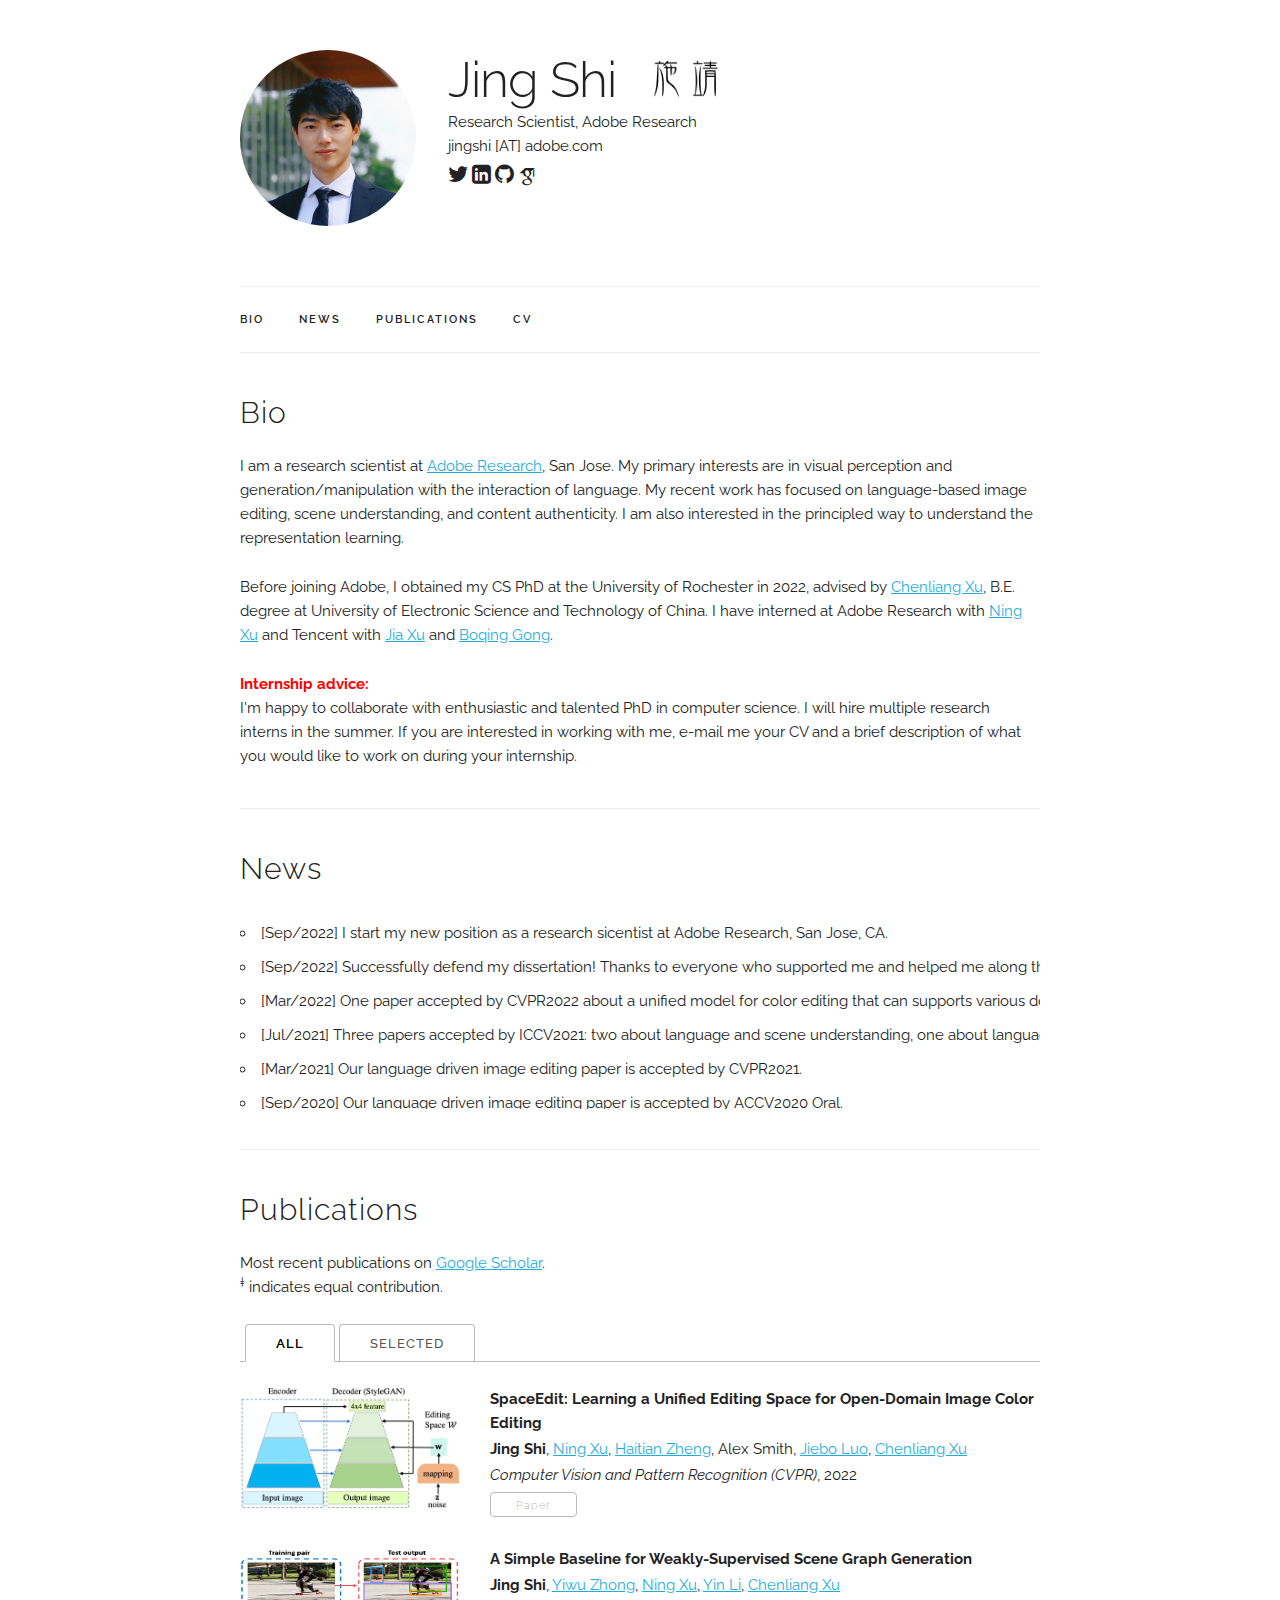
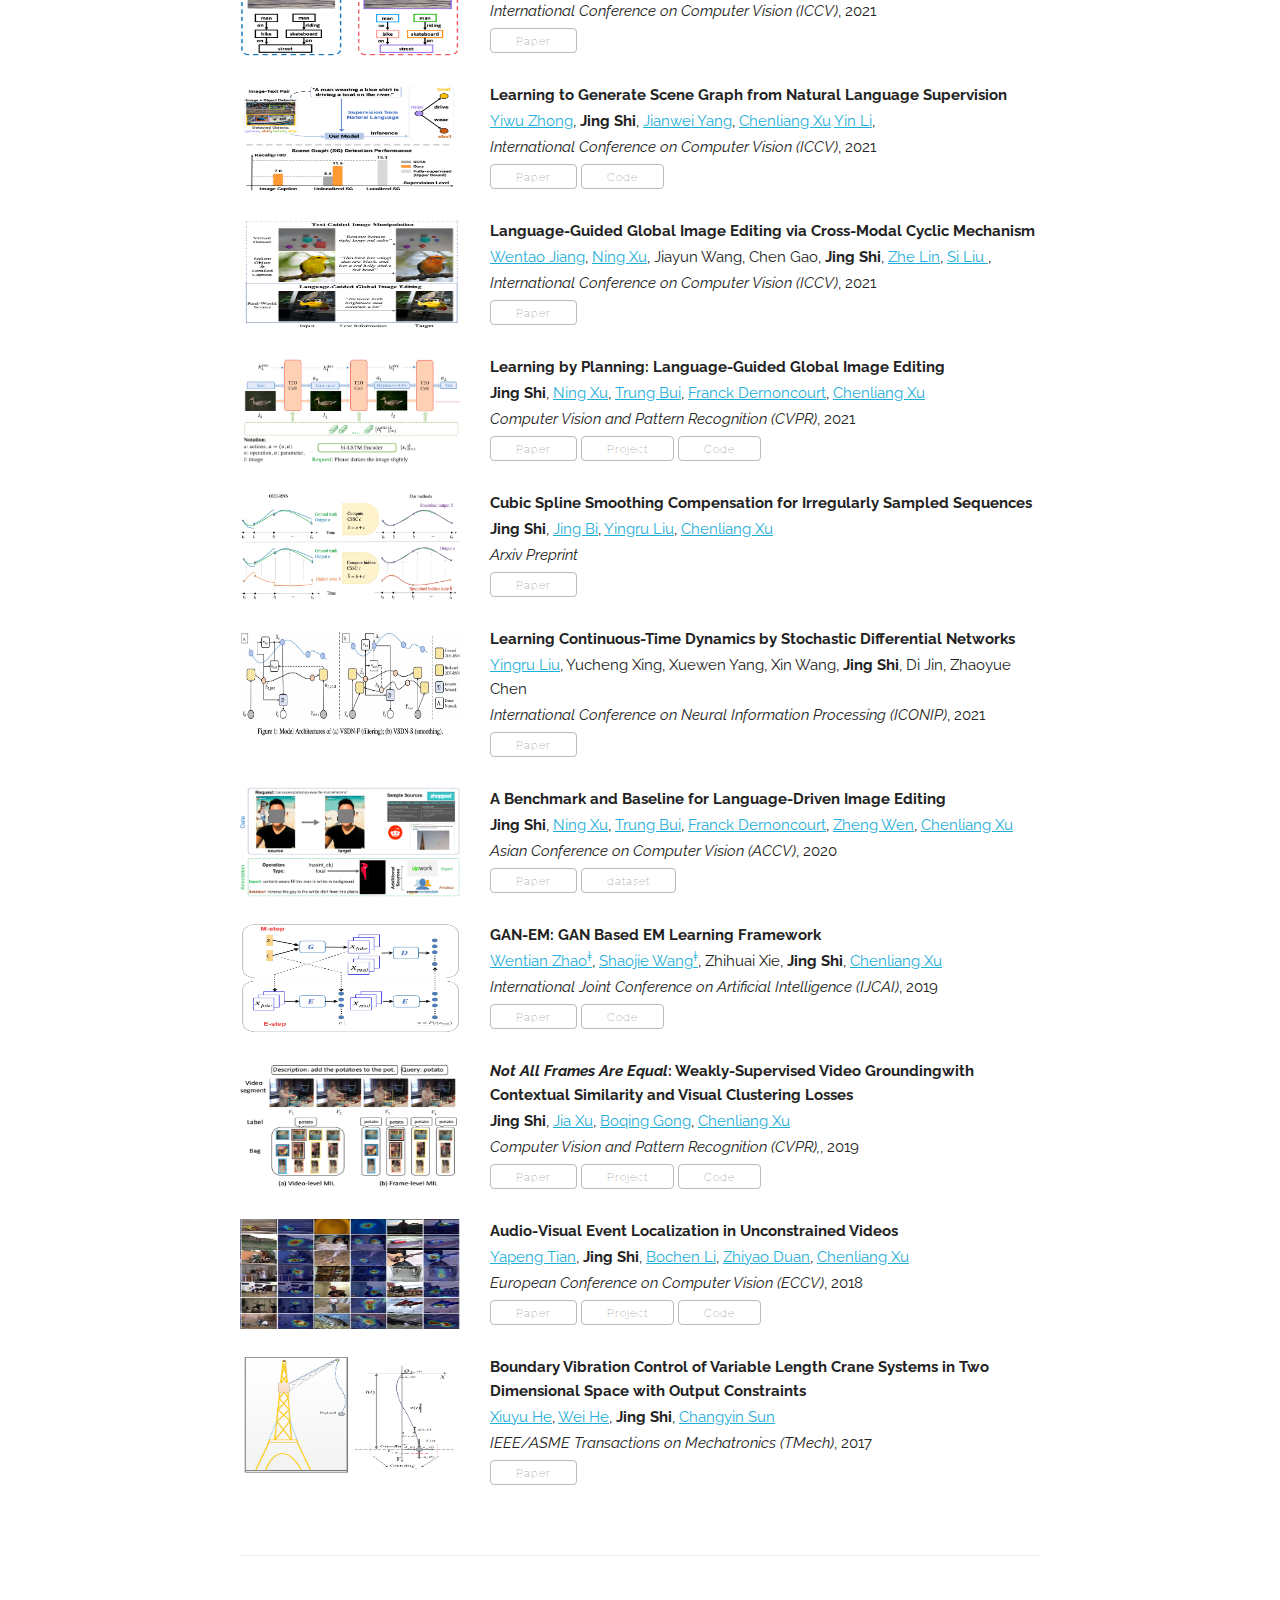
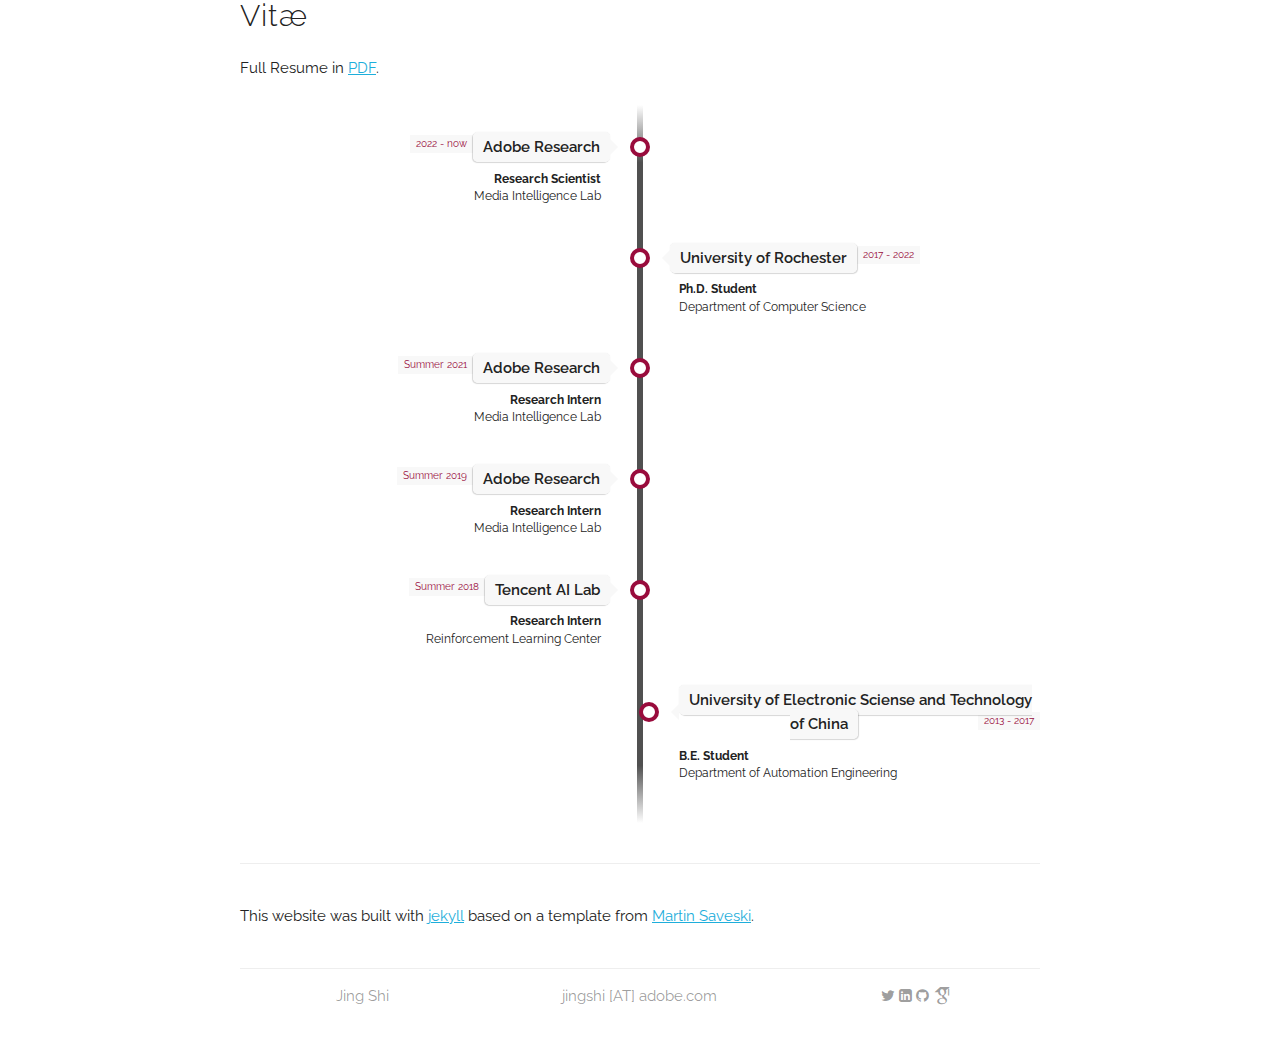
==== commit 82fe4e92: "correct IJCAI to CVPR" ====
--- a/jingshi/index.html
+++ b/jingshi/index.html
@@ -392,7 +392,7 @@
             <a href="http://boqinggong.info/">Boqing Gong</a>,
             <a href="https://www.cs.rochester.edu/~cxu22/">Chenliang Xu</a>
           </p>
-          <p><em>International Joint Conference on Artificial Intelligence (IJCAI)</em>, 2019</p>
+          <p><em>Computer Vision and Pattern Recognition (CVPR),</em>, 2019</p>
           <div class="paper-buttons">
               <a class="button" href="http://openaccess.thecvf.com/content_CVPR_2019/papers/Shi_Not_All_Frames_Are_Equal_Weakly-Supervised_Video_Grounding_With_Contextual_CVPR_2019_paper.pdf" target="_blank">Paper</a>
               <a class="button" href="http://www.cs.rochester.edu/~cxu22/r/videoground/" target="_blank">Project</a>
@@ -574,7 +574,7 @@
             <a href="http://boqinggong.info/">Boqing Gong</a>,
             <a href="https://www.cs.rochester.edu/~cxu22/">Chenliang Xu</a>
           </p>
-          <p><em>International Joint Conference on Artificial Intelligence (IJCAI)</em>, 2019</p>
+          <p><em>Computer Vision and Pattern Recognition (CVPR)</em>, 2019</p>
           <div class="paper-buttons">
               <a class="button" href="http://openaccess.thecvf.com/content_CVPR_2019/papers/Shi_Not_All_Frames_Are_Equal_Weakly-Supervised_Video_Grounding_With_Contextual_CVPR_2019_paper.pdf" target="_blank">Paper</a>
               <a class="button" href="http://www.cs.rochester.edu/~cxu22/r/videoground/" target="_blank">Project</a>
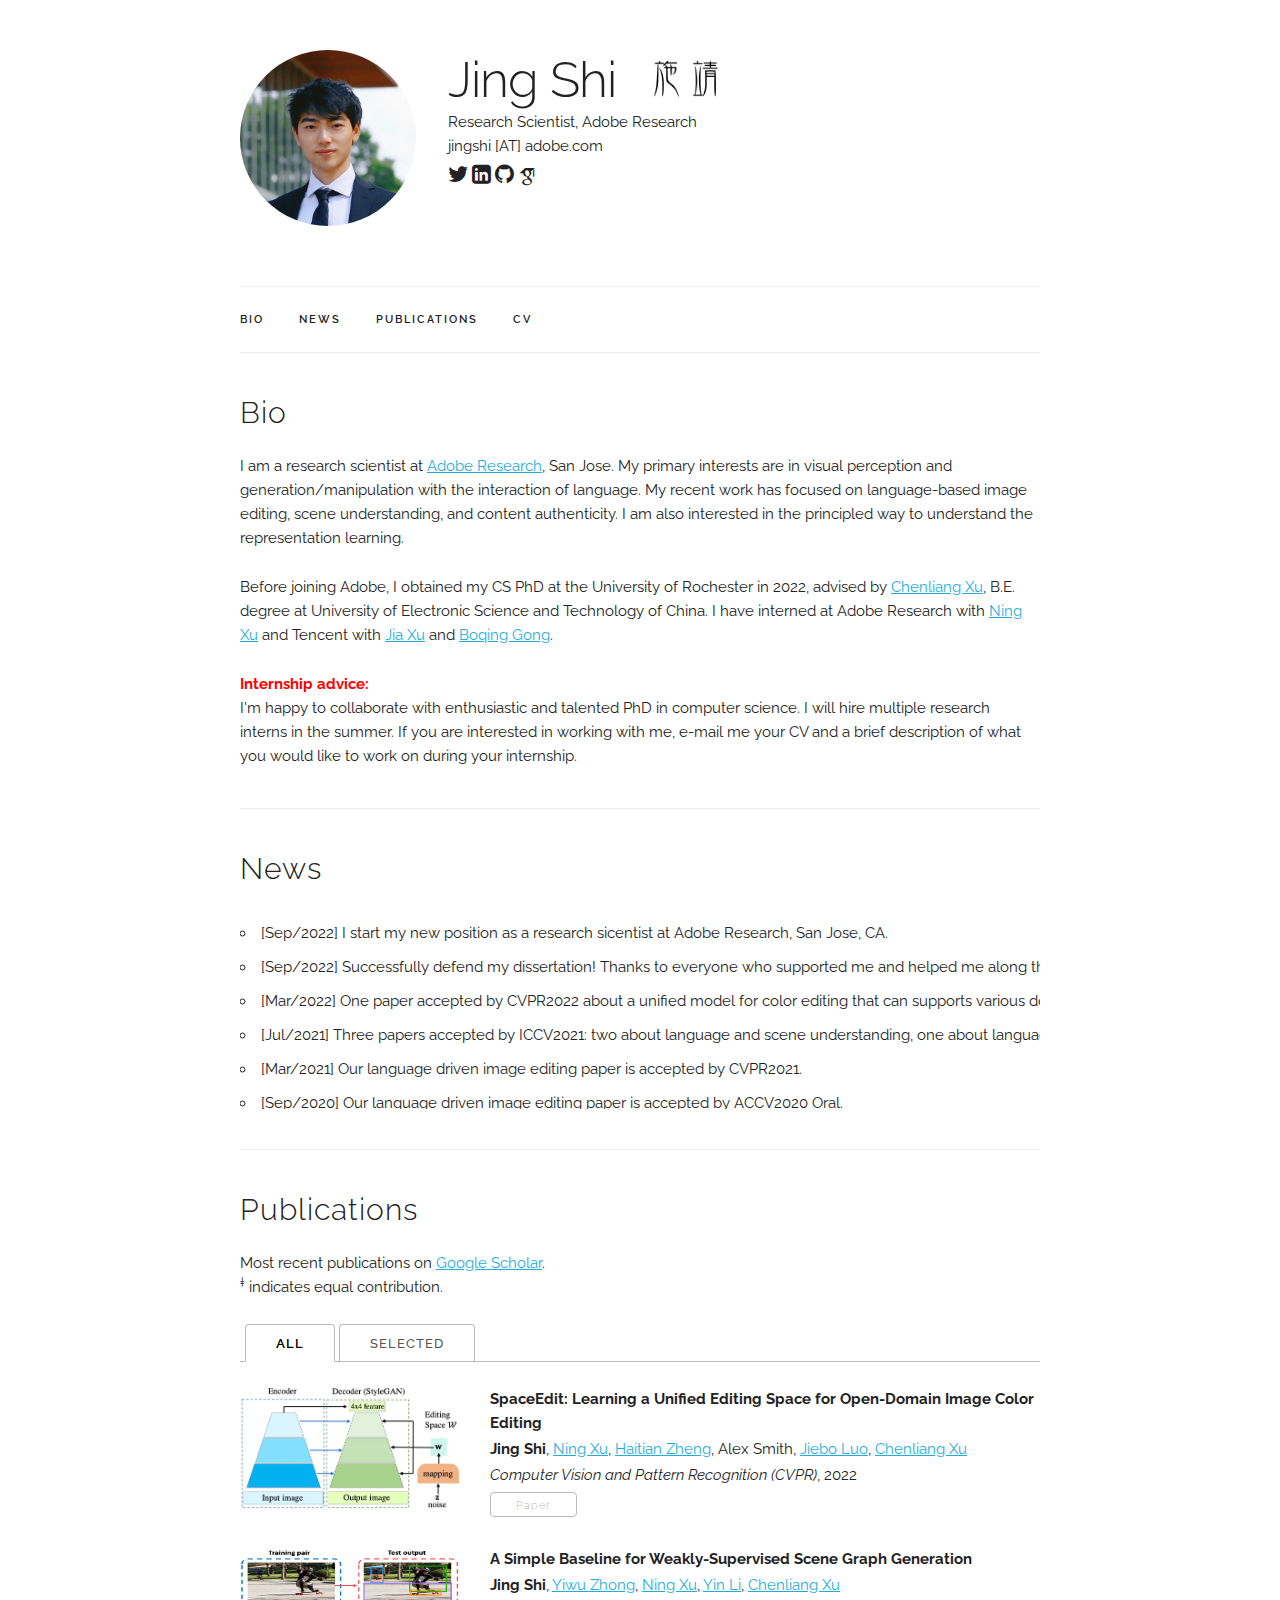
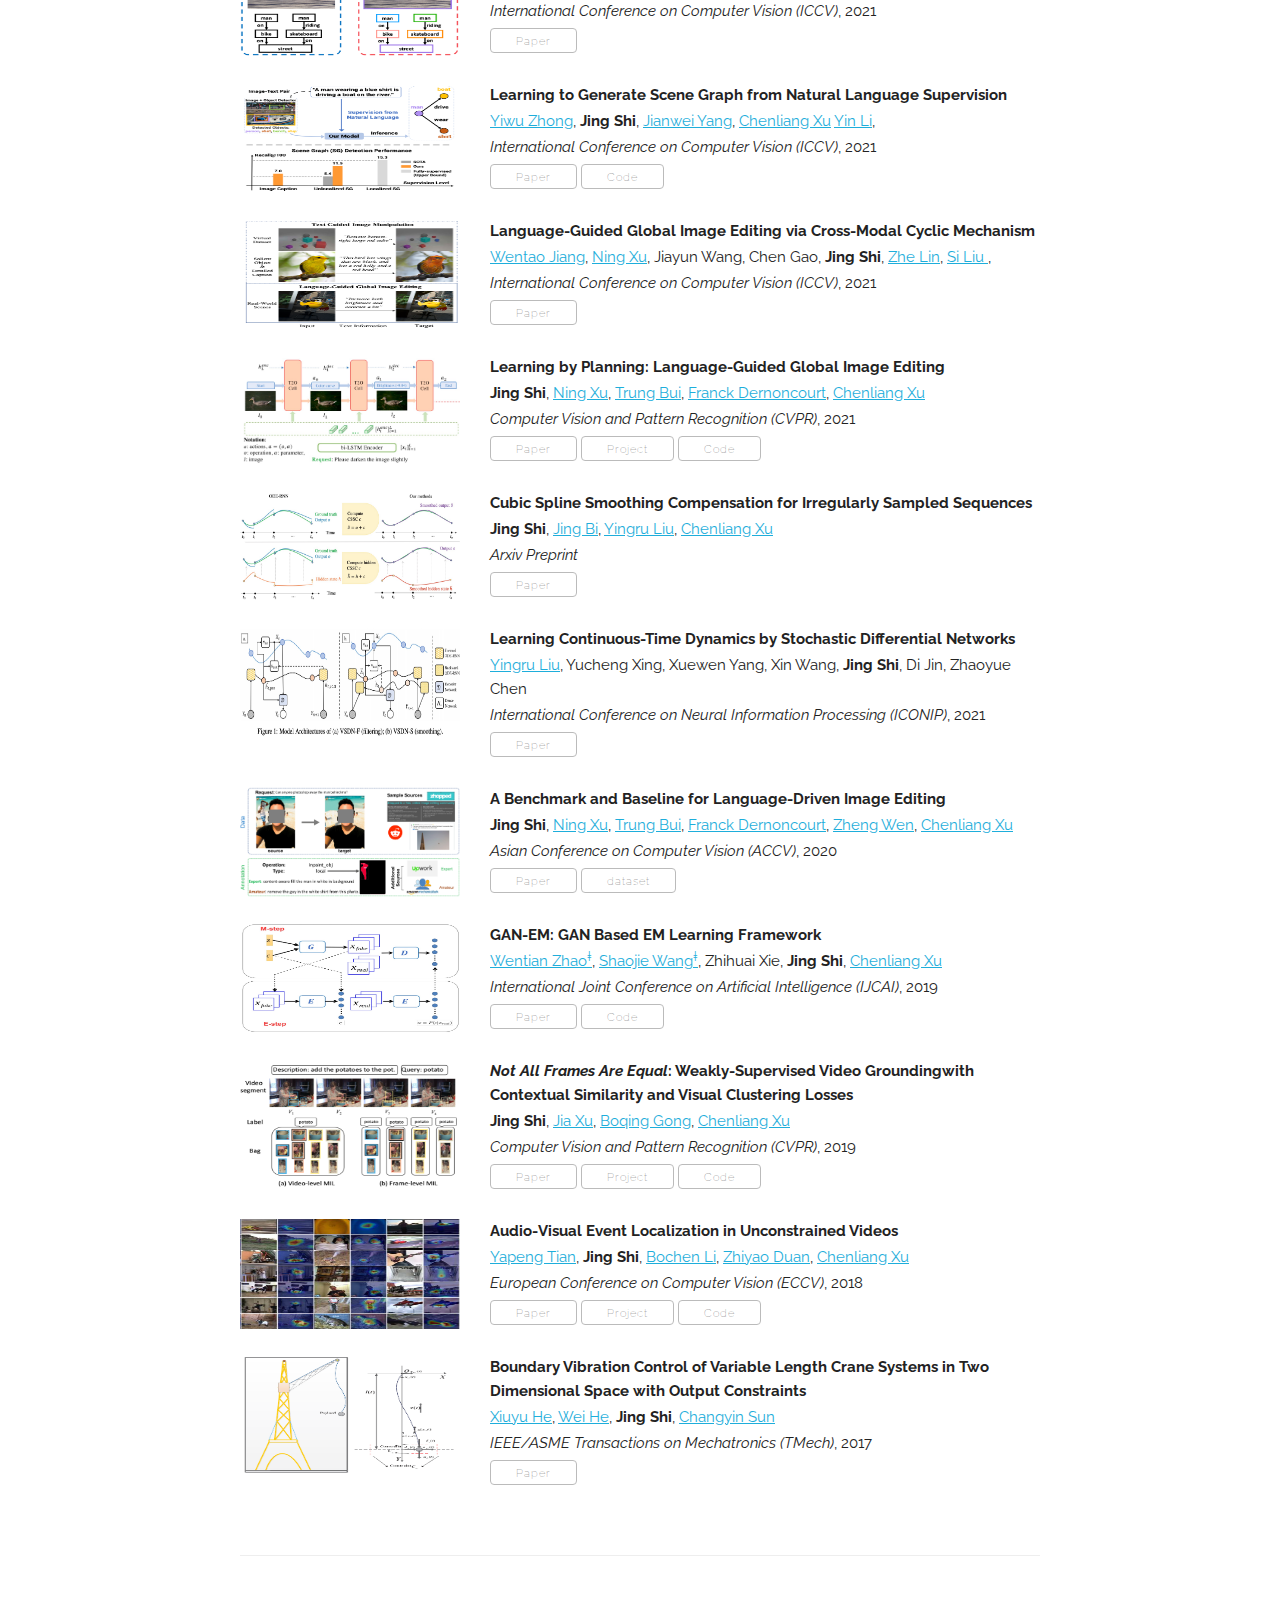
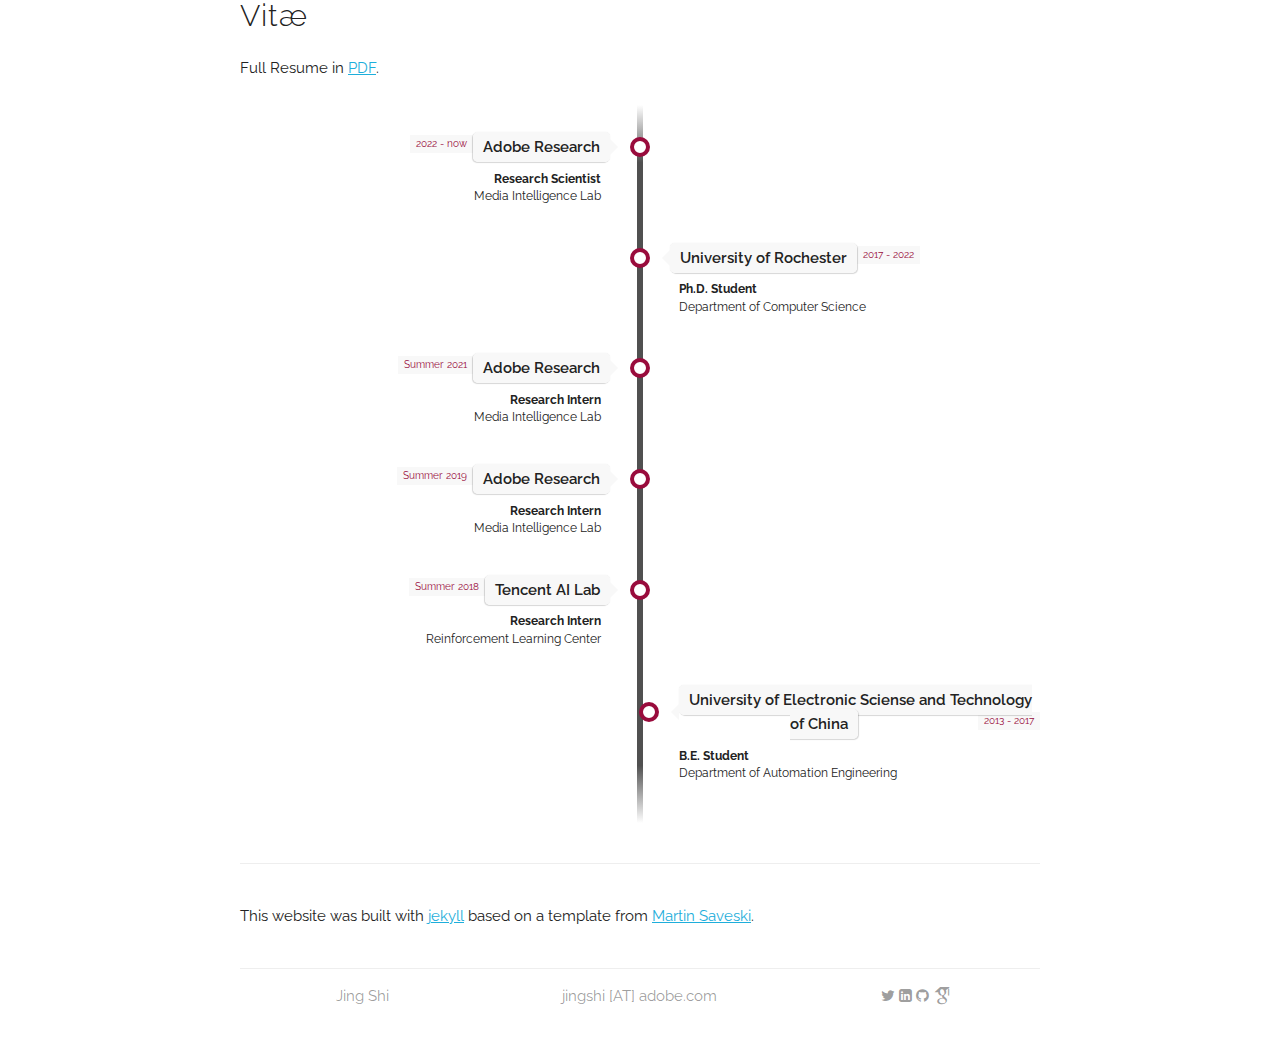
==== commit a73b7dbe: "correct IJCAI to CVPR" ====
--- a/jingshi/index.html
+++ b/jingshi/index.html
@@ -392,7 +392,7 @@
             <a href="http://boqinggong.info/">Boqing Gong</a>,
             <a href="https://www.cs.rochester.edu/~cxu22/">Chenliang Xu</a>
           </p>
-          <p><em>Computer Vision and Pattern Recognition (CVPR),</em>, 2019</p>
+          <p><em>Computer Vision and Pattern Recognition (CVPR)</em>, 2019</p>
           <div class="paper-buttons">
               <a class="button" href="http://openaccess.thecvf.com/content_CVPR_2019/papers/Shi_Not_All_Frames_Are_Equal_Weakly-Supervised_Video_Grounding_With_Contextual_CVPR_2019_paper.pdf" target="_blank">Paper</a>
               <a class="button" href="http://www.cs.rochester.edu/~cxu22/r/videoground/" target="_blank">Project</a>
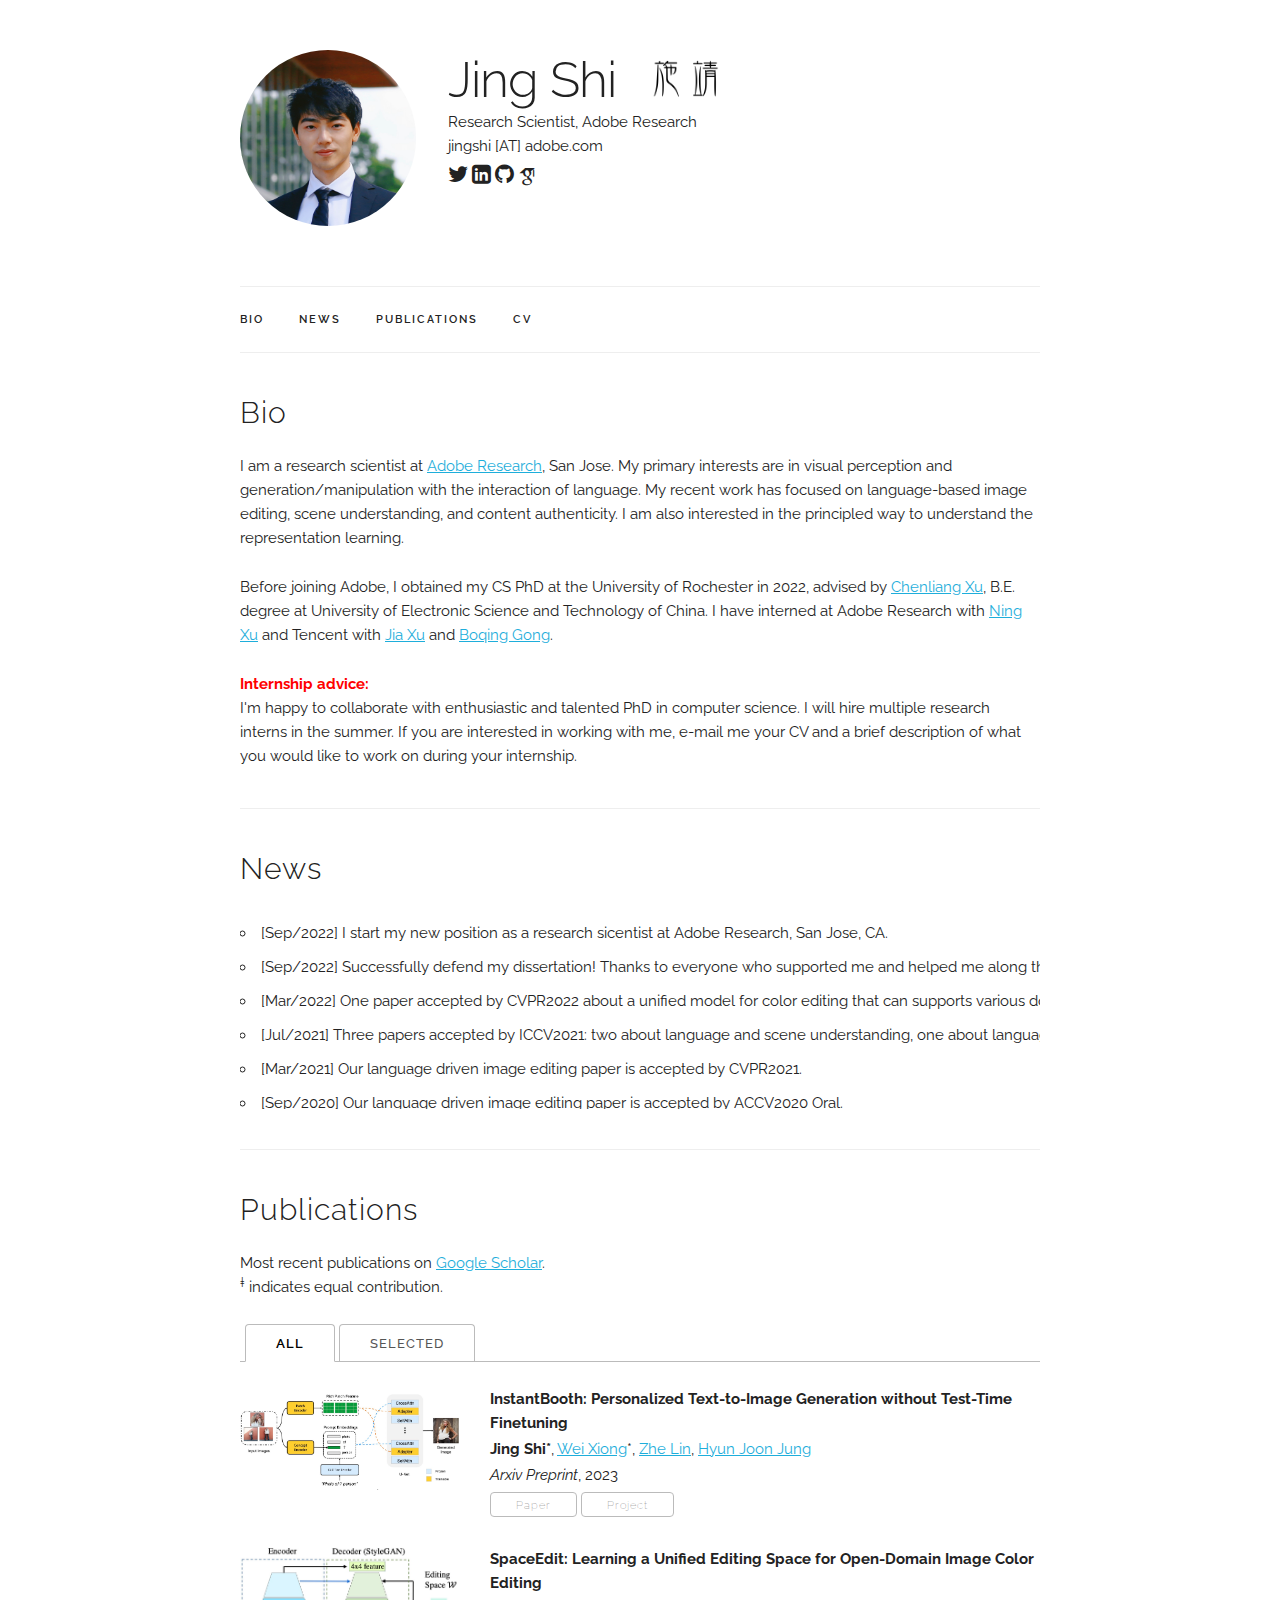
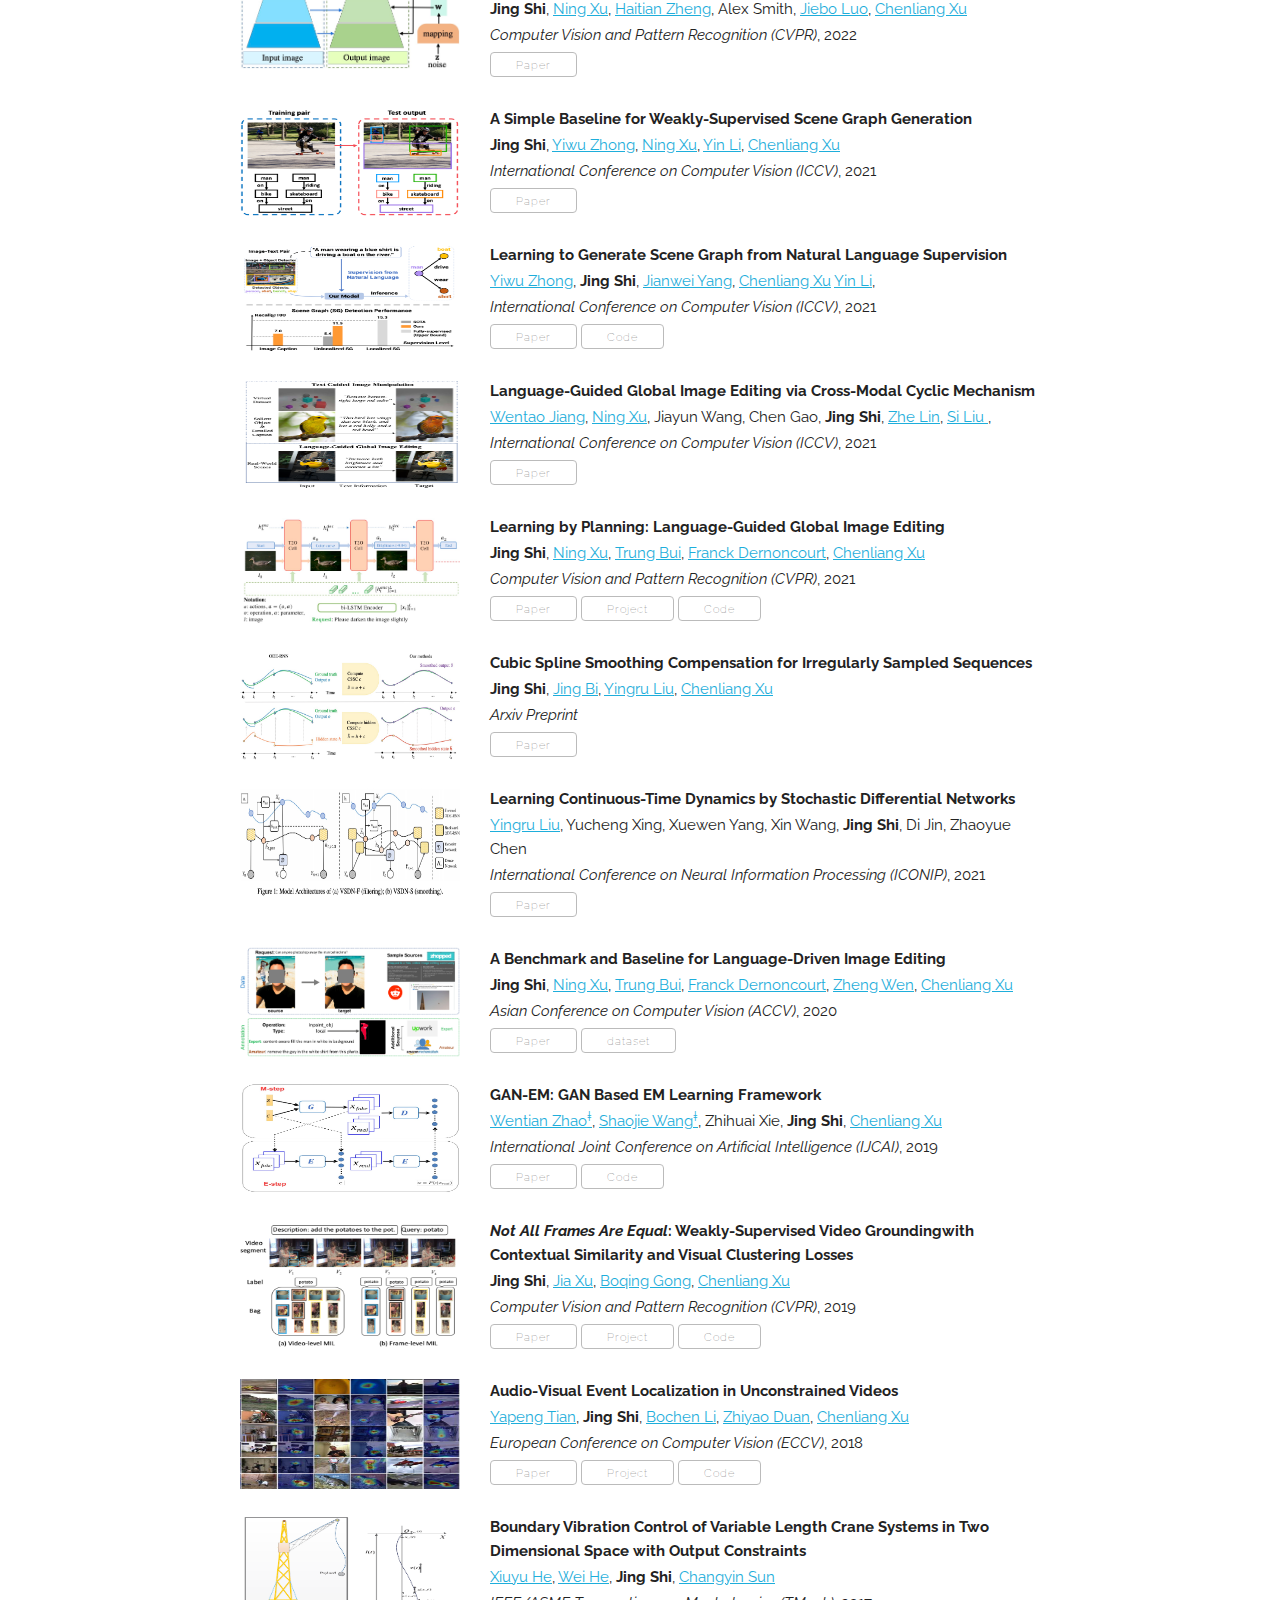
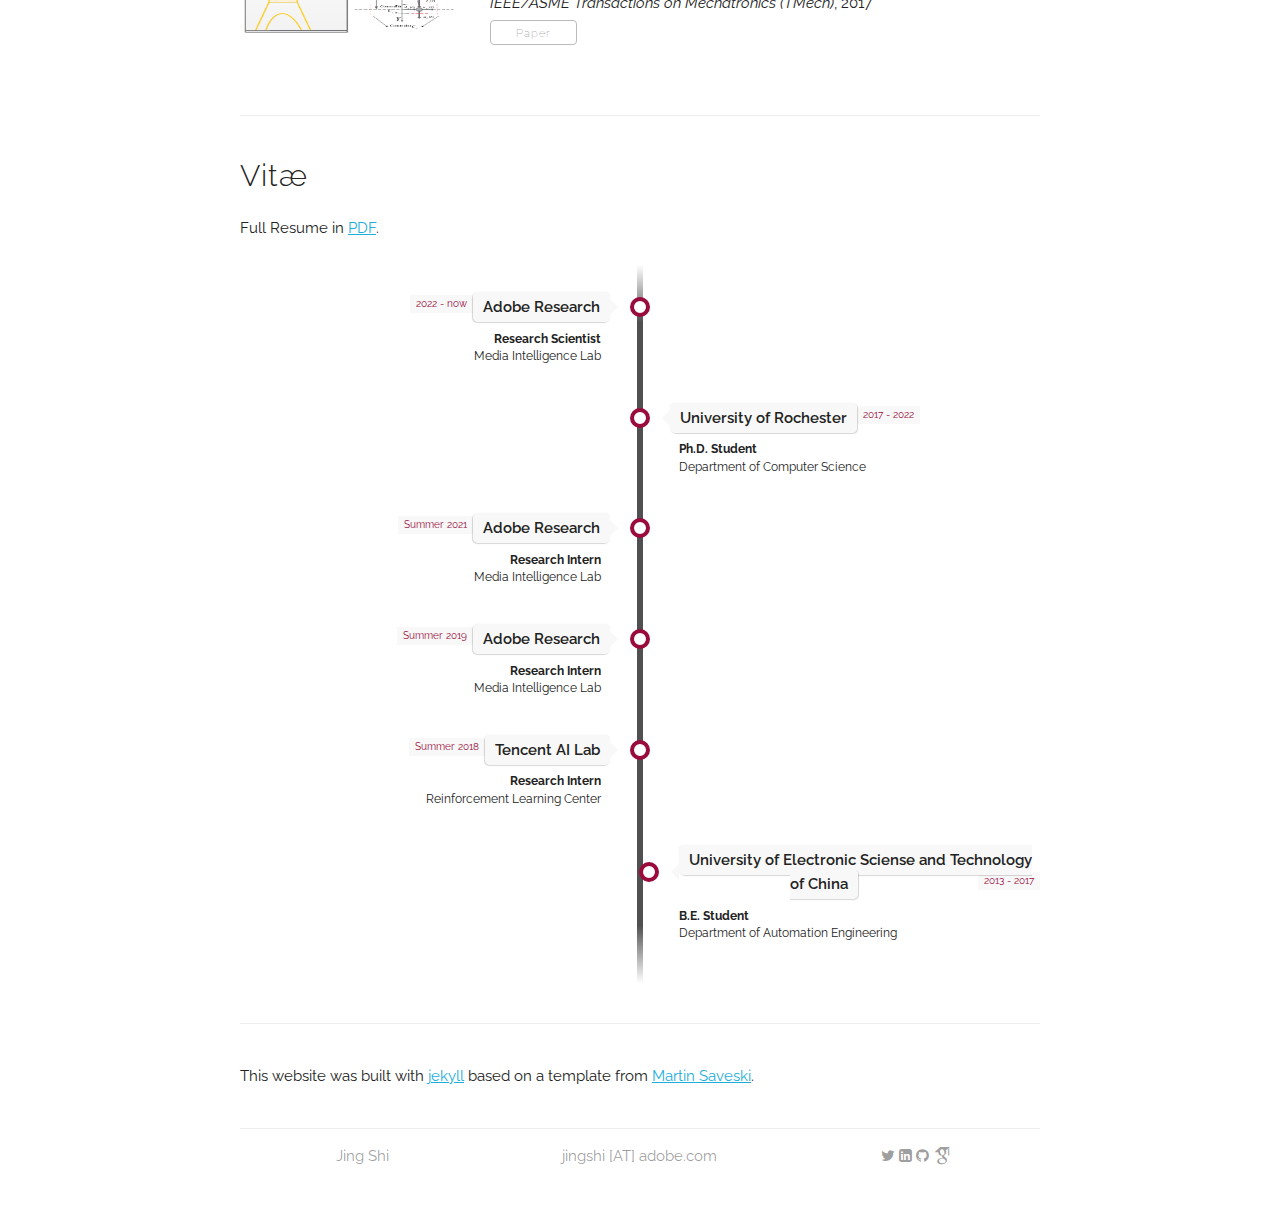
==== commit 1987900e: "update instantbooth" ====
--- a/jingshi/index.html
+++ b/jingshi/index.html
@@ -174,6 +174,27 @@
     <!-- All Paper -->
     <div class="tab-pane active" id="papers-all">
 
+      <!-- InstantBooth -->
+      <div >
+        <div class="figure">
+          <img style="float:left;margin-bottom:20px;margin-right:30px;vertical-align:middle;" src="./assets/publications/2023_InstantBooth/instantbooth.jpg" width="220"/> 
+        </div>
+        <div class="paper">
+          <p class="title"><b>InstantBooth: Personalized Text-to-Image Generation without Test-Time Finetuning</b></p>
+          <p>
+          <b>Jing Shi*</b>,
+            <a href="https://wxiong.me/">Wei Xiong</a>*,
+            <a href="https://sites.google.com/site/zhelin625/">Zhe Lin</a>,
+            <a href="https://polaris79.wixsite.com/hjung/">Hyun Joon Jung</a>
+          </p>
+          <p><em>Arxiv Preprint</em>, 2023</p>
+          <div class="paper-buttons">
+              <a class="button" href="https://arxiv.org/abs/2304.03411" target="_blank">Paper</a>
+              <a class="button" href="https://jshi31.github.io/InstantBooth/" target="_blank">Project</a>
+              <!-- <a class="button" href="https://gewu-lab.github.io/audio-visual-learning/" target="_blank">Project</a> -->
+          </div>
+        </div>
+      </div>
 
       <!-- SpaceEdit -->
       <div >
@@ -450,6 +471,28 @@
 
     <!-- Paper Selected -->
     <div class="tab-pane" id="papers-selected">
+
+      <!-- InstantBooth -->
+      <div >
+        <div class="figure">
+          <img style="float:left;margin-bottom:20px;margin-right:30px;vertical-align:middle;" src="./assets/publications/2023_InstantBooth/instantbooth.jpg" width="220"/> 
+        </div>
+        <div class="paper">
+          <p class="title"><b>InstantBooth: Personalized Text-to-Image Generation without Test-Time Finetuning</b></p>
+          <p>
+          <b>Jing Shi*</b>,
+            <a href="https://wxiong.me/">Wei Xiong</a>*,
+            <a href="https://sites.google.com/site/zhelin625/">Zhe Lin</a>,
+            <a href="https://polaris79.wixsite.com/hjung/">Hyun Joon Jung</a>
+          </p>
+          <p><em>Arxiv Preprint</em>, 2023</p>
+          <div class="paper-buttons">
+              <a class="button" href="https://arxiv.org/abs/2304.03411" target="_blank">Paper</a>
+              <a class="button" href="https://jshi31.github.io/InstantBooth/" target="_blank">Project</a>
+              <!-- <a class="button" href="https://gewu-lab.github.io/audio-visual-learning/" target="_blank">Project</a> -->
+          </div>
+        </div>
+      </div>
 
       <!-- SpaceEdit -->
       <div >
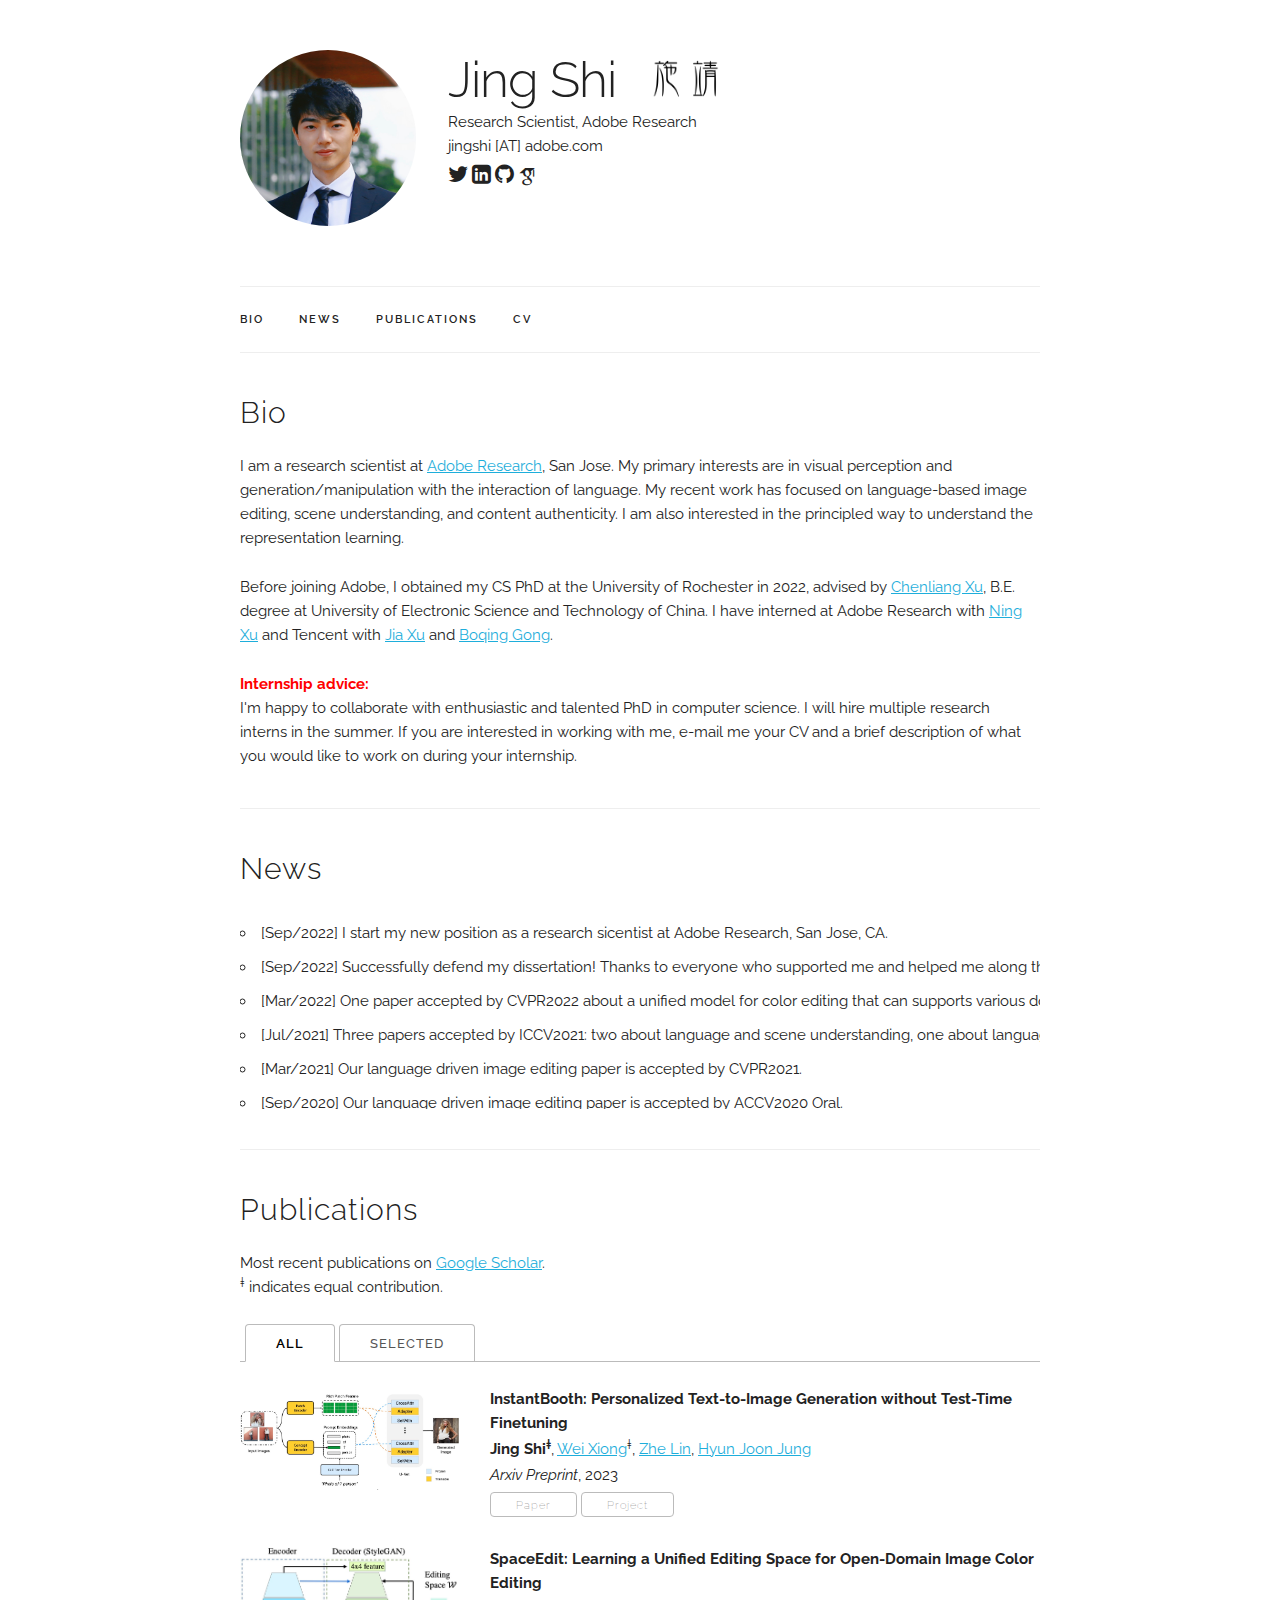
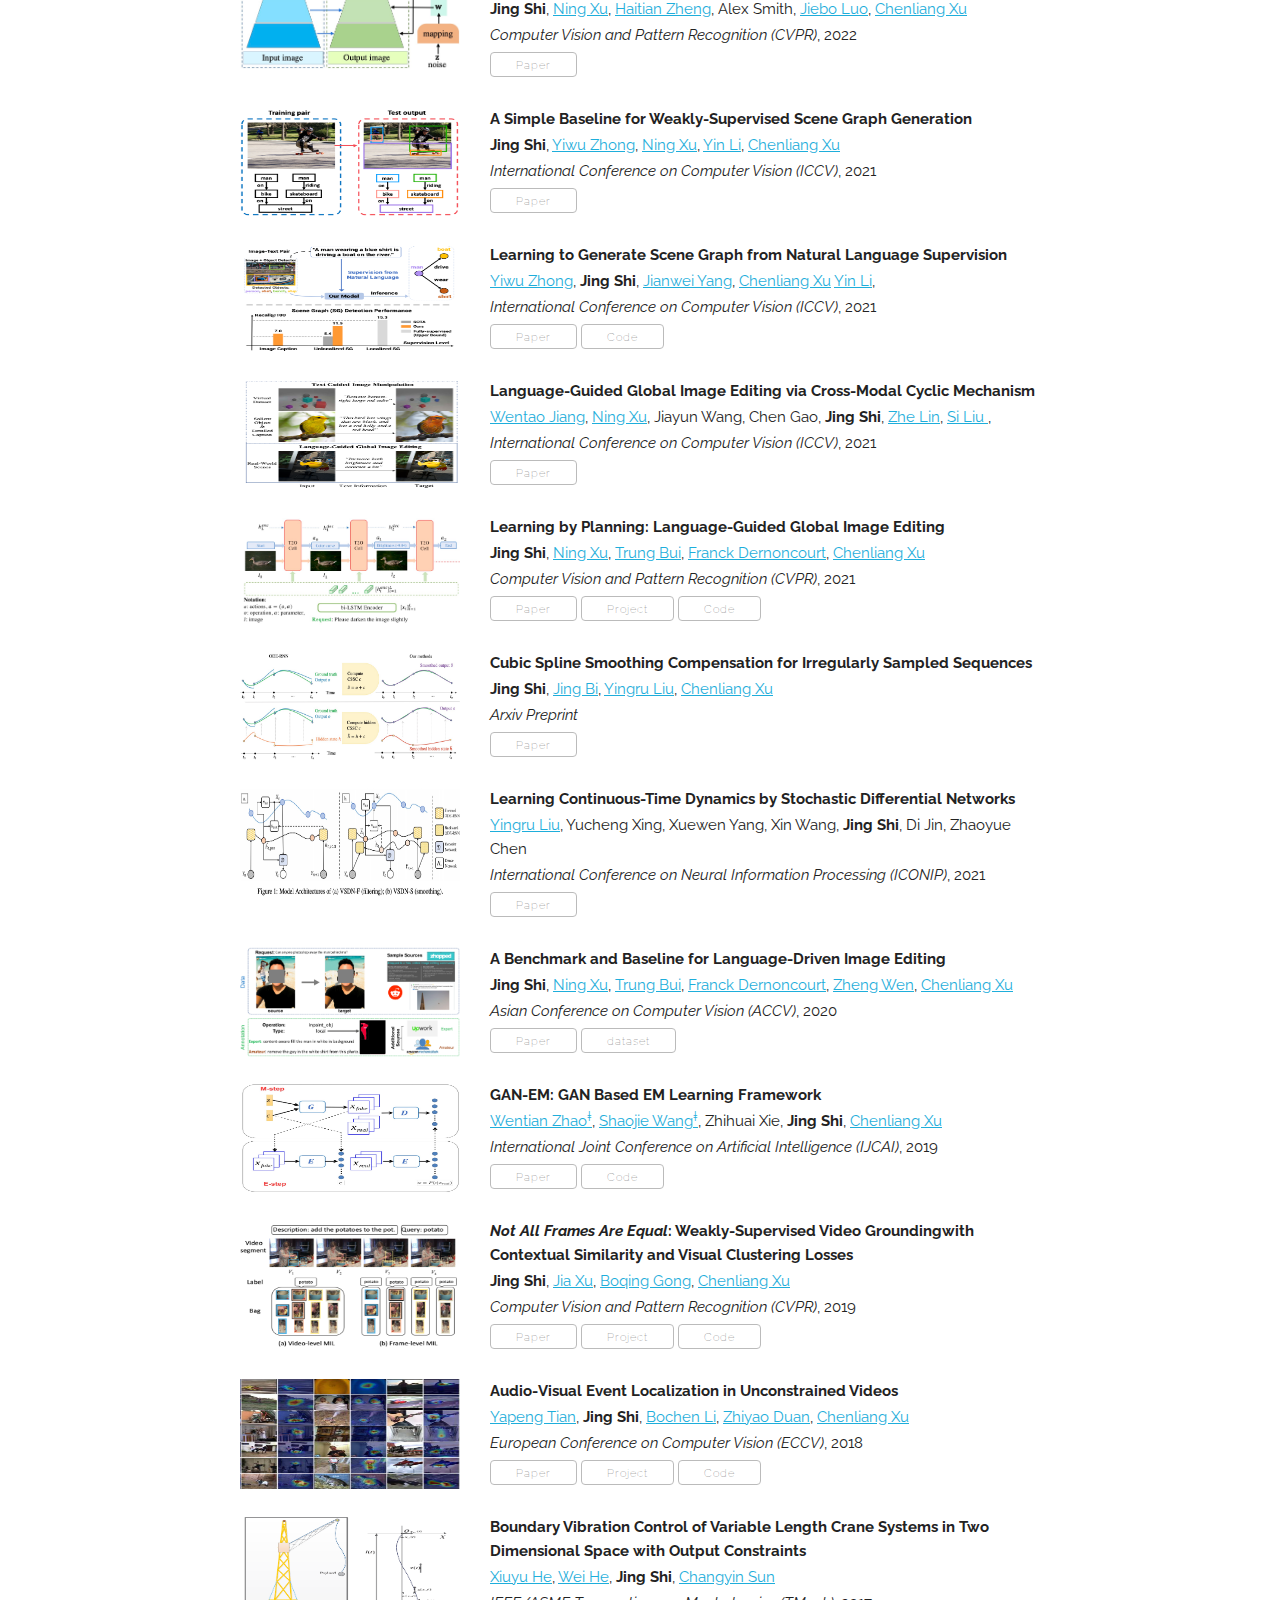
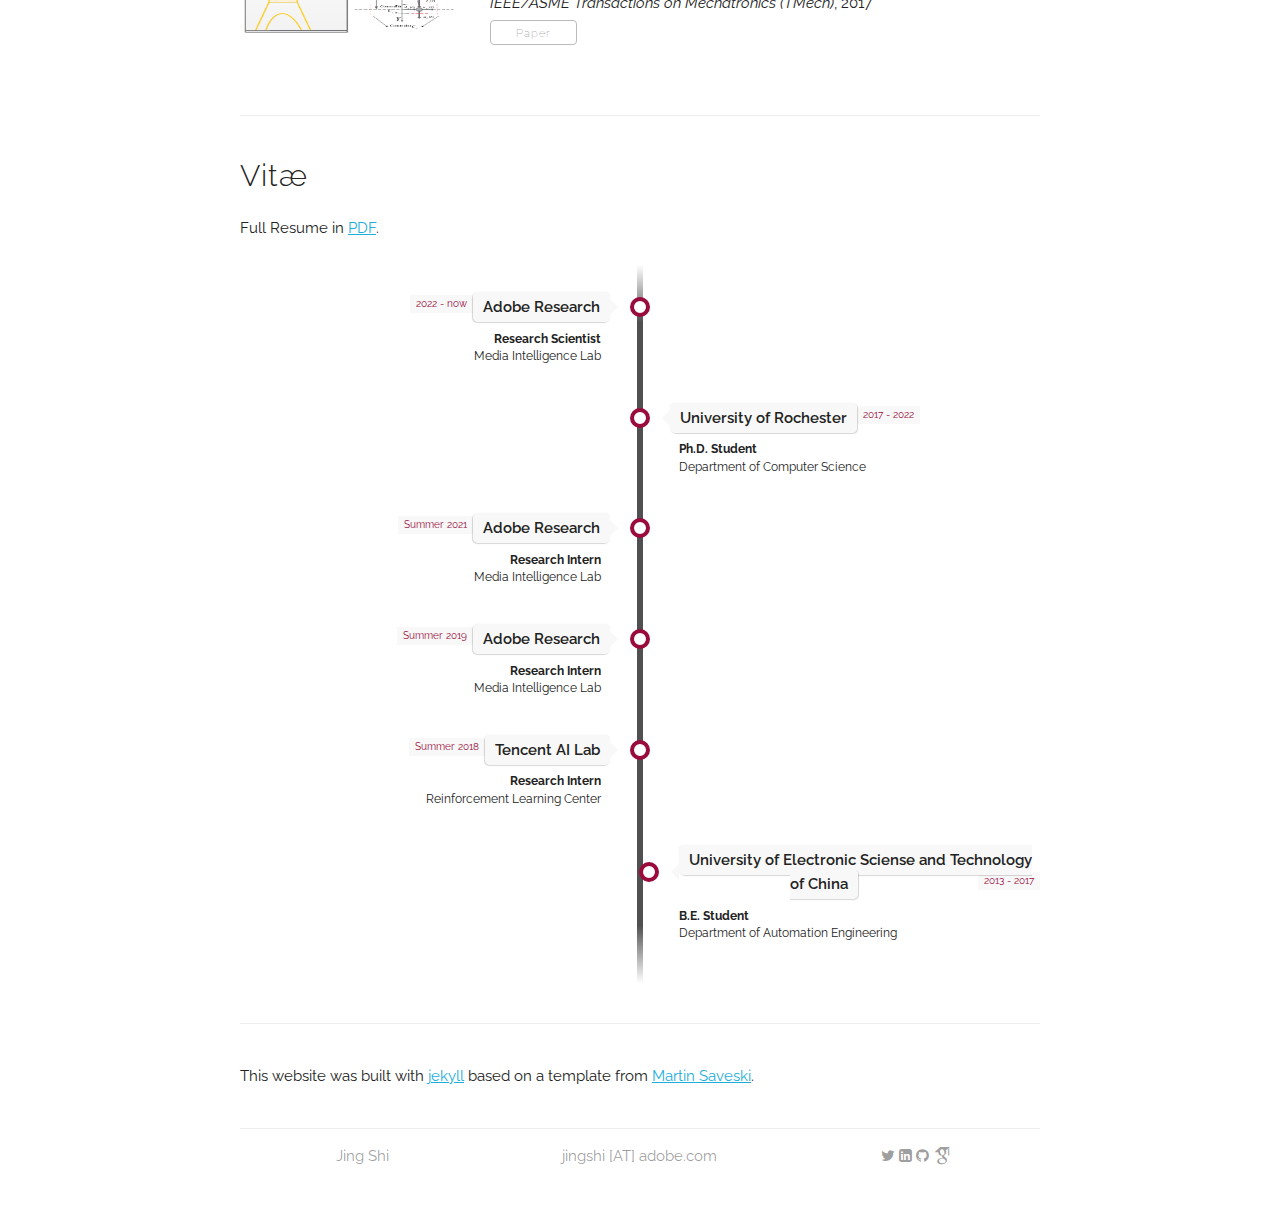
==== commit f2133a58: "update" ====
--- a/jingshi/index.html
+++ b/jingshi/index.html
@@ -182,8 +182,8 @@
         <div class="paper">
           <p class="title"><b>InstantBooth: Personalized Text-to-Image Generation without Test-Time Finetuning</b></p>
           <p>
-          <b>Jing Shi*</b>,
-            <a href="https://wxiong.me/">Wei Xiong</a>*,
+          <b>Jing Shi<sup>‡</sup></b>,
+            <a href="https://wxiong.me/">Wei Xiong</a><sup>‡</sup>,
             <a href="https://sites.google.com/site/zhelin625/">Zhe Lin</a>,
             <a href="https://polaris79.wixsite.com/hjung/">Hyun Joon Jung</a>
           </p>
@@ -480,8 +480,8 @@
         <div class="paper">
           <p class="title"><b>InstantBooth: Personalized Text-to-Image Generation without Test-Time Finetuning</b></p>
           <p>
-          <b>Jing Shi*</b>,
-            <a href="https://wxiong.me/">Wei Xiong</a>*,
+          <b>Jing Shi<sup>‡</sup></b>,
+            <a href="https://wxiong.me/">Wei Xiong</a><sup>‡</sup>,
             <a href="https://sites.google.com/site/zhelin625/">Zhe Lin</a>,
             <a href="https://polaris79.wixsite.com/hjung/">Hyun Joon Jung</a>
           </p>
